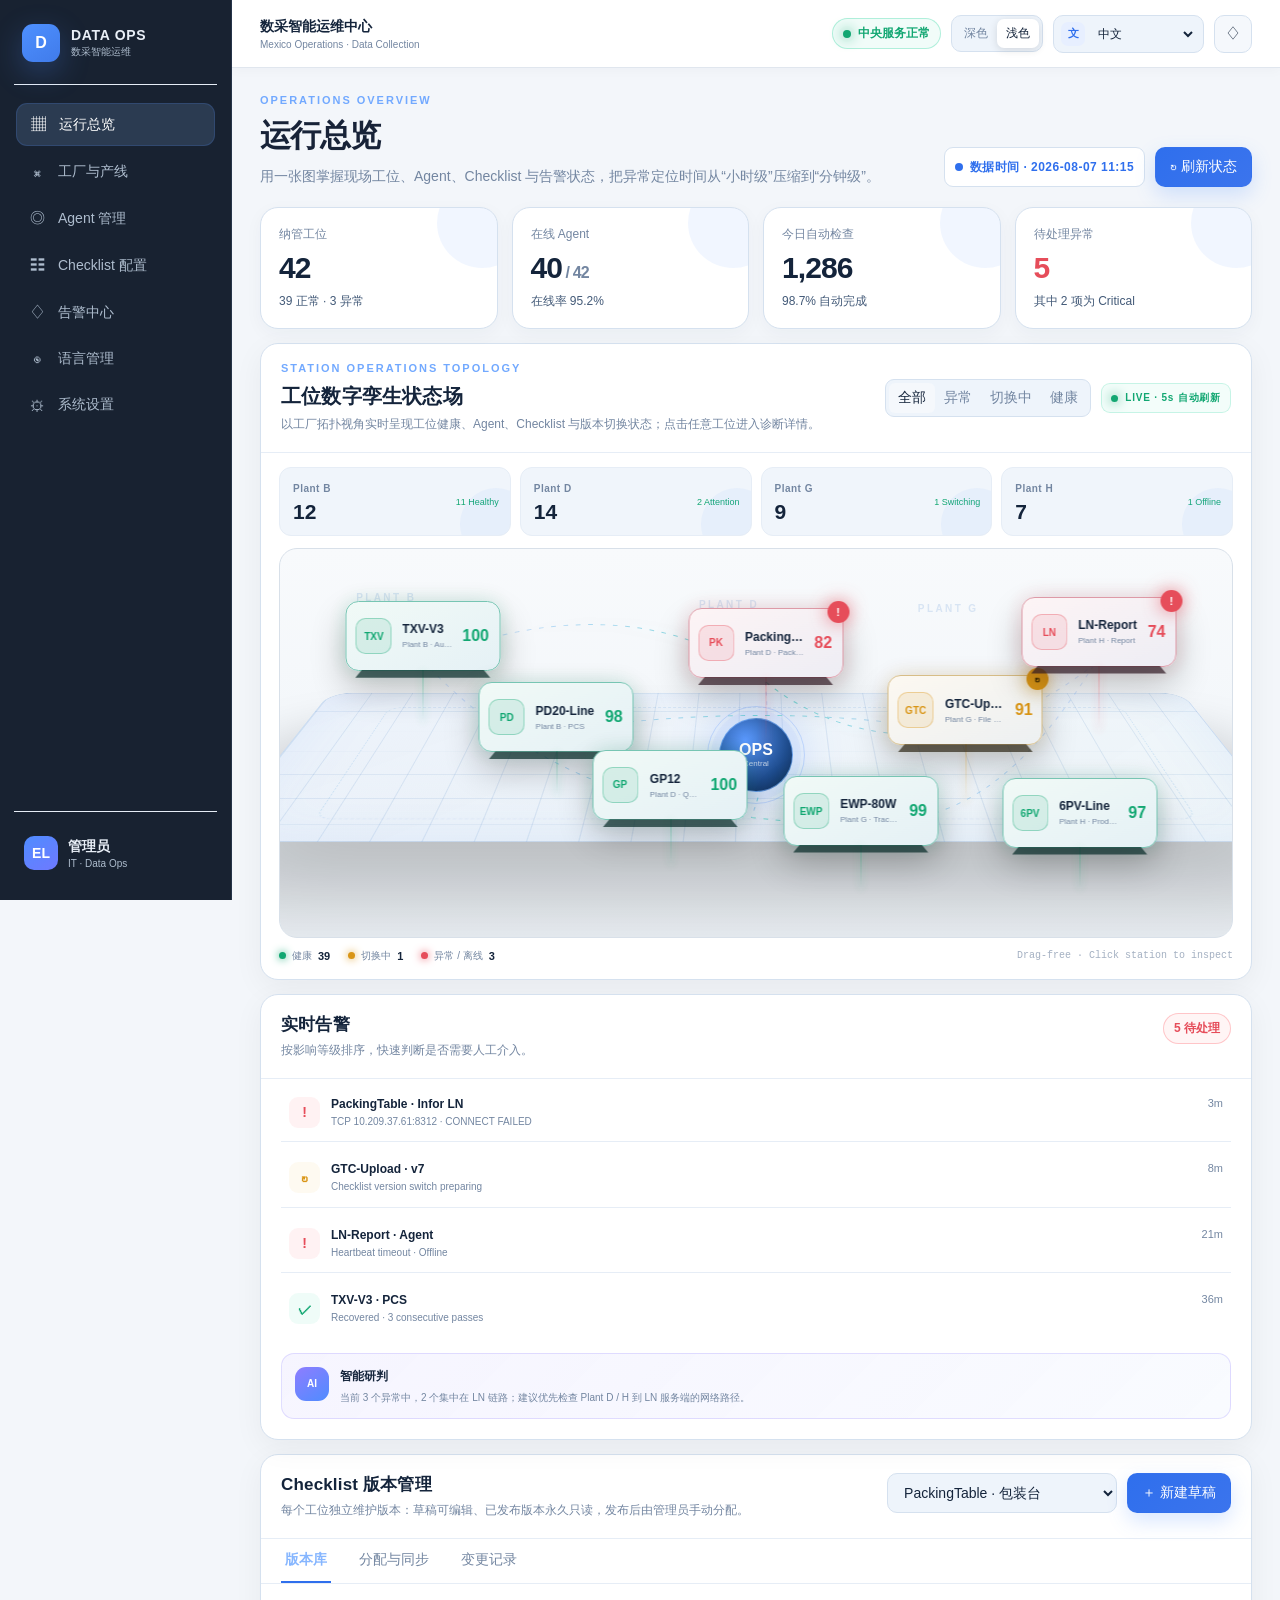
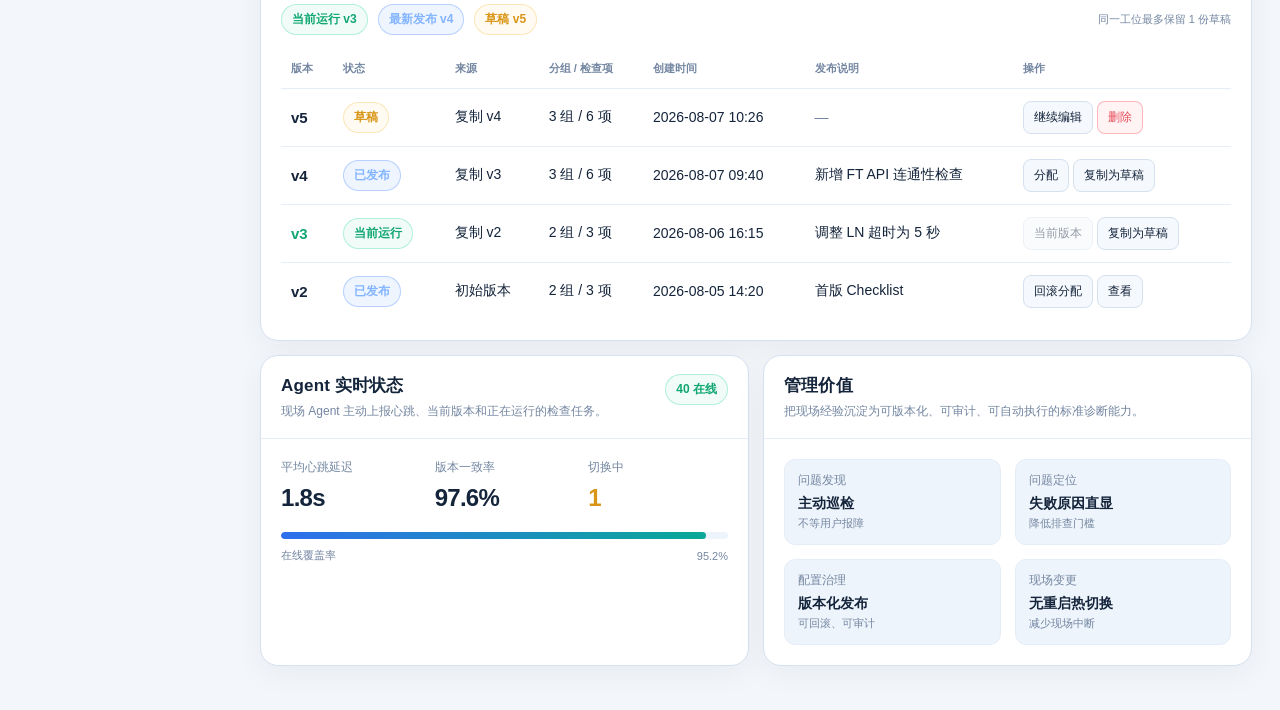
==== web-console.html @ 31a9c26c "Add files via upload" ====
<!DOCTYPE html>
<html lang="zh-CN" data-theme="light">
<head>
  <meta charset="UTF-8" />
  <meta name="viewport" content="width=device-width,initial-scale=1" />
  <title>数采智能运维中心</title>
  <link rel="stylesheet" href="assets/styles.css" />
</head>
<body class="web-page">
<div class="app-shell">
  <aside class="sidebar">
    <div class="brand">
      <div class="logo-block" style="width:38px;height:38px;border-radius:11px;font-size:16px">D</div>
      <div><div class="brand-name">DATA OPS</div><div class="brand-sub">数采智能运维</div></div>
    </div>
    <nav class="nav">
      <div class="nav-item active" data-target="overview"><span class="nav-icon">▦</span><span data-i18n="nav.overview">运行总览</span></div>
      <div class="nav-item" data-target="station-health"><span class="nav-icon">⌘</span><span data-i18n="nav.factory">工厂与产线</span></div>
      <div class="nav-item" data-target="agents"><span class="nav-icon">◎</span><span data-i18n="nav.agents">Agent 管理</span></div>
      <div class="nav-item" data-target="checklist"><span class="nav-icon">☷</span><span data-i18n="nav.checklist">Checklist 配置</span></div>
      <div class="nav-item" data-target="alerts"><span class="nav-icon">♢</span><span data-i18n="nav.alerts">告警中心</span></div>
      <div class="nav-item"><span class="nav-icon">◉</span><span data-i18n="nav.language">语言管理</span></div>
      <div class="nav-item"><span class="nav-icon">⚙</span><span data-i18n="nav.settings">系统设置</span></div>
    </nav>
    <div class="sidebar-footer">
      <div class="profile">
        <div class="avatar">EL</div>
        <div><div style="font-weight:650" data-i18n="profile.admin">管理员</div><div class="brand-sub">IT · Data Ops</div></div>
      </div>
    </div>
  </aside>

  <section class="main">
    <header class="topbar">
      <div><div class="page-headline" data-i18n="top.title">数采智能运维中心</div><div class="muted" style="font-size:10px;margin-top:3px">Mexico Operations · Data Collection</div></div>
      <div class="top-actions">
        <span class="status-pill green"><span class="dot green"></span><span data-i18n="status.central">中央服务正常</span></span>
        <div class="theme-switch" aria-label="主题切换">
          <button data-theme="dark" class="active" data-i18n="theme.dark">深色</button><button data-theme="light" data-i18n="theme.light">浅色</button>
        </div>
        <div class="language-switch" aria-label="语言切换">
          <span class="language-icon">文</span>
          <select class="ops-language language-select">
            <option value="zh-CN">中文</option>
            <option value="en-US">English</option>
            <option value="es-MX">Español</option>
            <option value="th-TH">ไทย</option>
          </select>
        </div>
        <button class="btn icon-btn" title="通知">♢</button>
      </div>
    </header>

    <main class="content">
      <section class="hero-strip" id="overview">
        <div>
          <div class="section-eyebrow">Operations Overview</div>
          <h1 data-i18n="overview.title">运行总览</h1>
          <p data-i18n="overview.desc">用一张图掌握现场工位、Agent、Checklist 与告警状态，把异常定位时间从“小时级”压缩到“分钟级”。</p>
        </div>
        <div class="hero-actions">
          <span class="data-badge"><span class="dot blue"></span><span data-i18n="overview.timestamp">数据时间 · 2026-08-07 11:15</span></span>
          <button class="btn primary" id="refreshDashboard"><span data-i18n="overview.refresh">↻ 刷新状态</span></button>
        </div>
      </section>

      <section class="grid-4">
        <article class="card kpi-card"><div class="kpi-label" data-i18n="kpi.stations">纳管工位</div><div class="kpi-number">42</div><div class="kpi-trend" data-i18n="kpi.stationsTrend">39 正常 · 3 异常</div></article>
        <article class="card kpi-card"><div class="kpi-label" data-i18n="kpi.agents">在线 Agent</div><div class="kpi-number">40<span style="font-size:16px;color:var(--muted)"> / 42</span></div><div class="kpi-trend" data-i18n="kpi.agentsTrend">在线率 95.2%</div></article>
        <article class="card kpi-card"><div class="kpi-label" data-i18n="kpi.checks">今日自动检查</div><div class="kpi-number">1,286</div><div class="kpi-trend" data-i18n="kpi.checksTrend">98.7% 自动完成</div></article>
        <article class="card kpi-card"><div class="kpi-label" data-i18n="kpi.alerts">待处理异常</div><div class="kpi-number text-red">5</div><div class="kpi-trend" data-i18n="kpi.alertsTrend">其中 2 项为 Critical</div></article>
      </section>

      <section class="digital-twin-layout" id="station-health">
        <article class="card digital-twin-card">
          <div class="card-head twin-head">
            <div>
              <div class="section-eyebrow">STATION OPERATIONS TOPOLOGY</div>
              <div class="card-title twin-title" data-i18n="map.title">工位数字孪生状态场</div>
              <div class="card-subtitle" data-i18n="map.subtitle">以工厂拓扑视角实时呈现工位健康、Agent、Checklist 与版本切换状态；点击任意工位进入诊断详情。</div>
            </div>
            <div class="twin-actions">
              <div class="segmented" id="stationFilter">
                <button class="active" data-filter="all" data-i18n="map.all">全部</button>
                <button data-filter="failed" data-i18n="map.failed">异常</button>
                <button data-filter="switching" data-i18n="map.switching">切换中</button>
                <button data-filter="healthy" data-i18n="map.healthy">健康</button>
              </div>
              <span class="live-badge"><i></i><span data-i18n="map.live">LIVE · 5s 自动刷新</span></span>
            </div>
          </div>
          <div class="twin-body">
            <div class="twin-overview-strip">
              <div class="twin-stat"><span>Plant B</span><strong>12</strong><small>11 Healthy</small></div>
              <div class="twin-stat"><span>Plant D</span><strong>14</strong><small class="text-red">2 Attention</small></div>
              <div class="twin-stat"><span>Plant G</span><strong>9</strong><small class="text-yellow">1 Switching</small></div>
              <div class="twin-stat"><span>Plant H</span><strong>7</strong><small class="text-red">1 Offline</small></div>
              <div class="twin-health-ring"><div class="ring-value">92.8<small>%</small></div><span>Fleet Health</span></div>
            </div>
            <div class="factory-scene" id="factoryScene">
              <div class="factory-floor"></div>
              <div class="zone-label z-b">PLANT B</div><div class="zone-label z-d">PLANT D</div><div class="zone-label z-g">PLANT G</div><div class="zone-label z-h">PLANT H</div>
              <svg class="factory-links" viewBox="0 0 1000 520" preserveAspectRatio="none" aria-hidden="true">
                <defs><linearGradient id="linkGlow" x1="0" x2="1"><stop offset="0" stop-color="#4f8cff" stop-opacity=".15"/><stop offset=".5" stop-color="#55d8c5" stop-opacity=".75"/><stop offset="1" stop-color="#4f8cff" stop-opacity=".15"/></linearGradient></defs>
                <path d="M150 150 C300 70 430 95 510 178 S720 290 855 155"/><path d="M150 150 C235 265 340 340 495 360 S740 390 855 155"/><path d="M510 178 C515 260 510 310 495 360"/><path d="M290 245 C425 215 610 215 720 250"/>
              </svg>
              <button class="station-node healthy" data-status="healthy" data-station="TXV-V3" style="--x:15%;--y:27%;--lift:18px"><span class="node-beam"></span><span class="node-icon">TXV</span><span class="node-copy"><b>TXV-V3</b><small>Plant B · Auto Report</small></span><span class="node-score">100</span></button>
              <button class="station-node healthy" data-status="healthy" data-station="PD20-Line" style="--x:29%;--y:46%;--lift:10px"><span class="node-beam"></span><span class="node-icon">PD</span><span class="node-copy"><b>PD20-Line</b><small>Plant B · PCS</small></span><span class="node-score">98</span></button>
              <button class="station-node failed" data-status="failed" data-station="PackingTable" style="--x:51%;--y:33%;--lift:34px"><span class="node-beam"></span><span class="node-icon">PK</span><span class="node-copy"><b>PackingTable</b><small>Plant D · Packaging</small></span><span class="node-score">82</span><span class="node-alert">!</span></button>
              <button class="station-node healthy" data-status="healthy" data-station="GP12" style="--x:41%;--y:64%;--lift:12px"><span class="node-beam"></span><span class="node-icon">GP</span><span class="node-copy"><b>GP12</b><small>Plant D · Quality</small></span><span class="node-score">100</span></button>
              <button class="station-node switching" data-status="switching" data-station="GTC-Upload" style="--x:72%;--y:48%;--lift:25px"><span class="node-beam"></span><span class="node-icon">GTC</span><span class="node-copy"><b>GTC-Upload</b><small>Plant G · File Upload</small></span><span class="node-score">91</span><span class="node-spin">↻</span></button>
              <button class="station-node healthy" data-status="healthy" data-station="EWP-80W" style="--x:61%;--y:70%;--lift:10px"><span class="node-beam"></span><span class="node-icon">EWP</span><span class="node-copy"><b>EWP-80W</b><small>Plant G · Traceability</small></span><span class="node-score">99</span></button>
              <button class="station-node failed" data-status="failed" data-station="LN-Report" style="--x:86%;--y:29%;--lift:30px"><span class="node-beam"></span><span class="node-icon">LN</span><span class="node-copy"><b>LN-Report</b><small>Plant H · Report</small></span><span class="node-score">74</span><span class="node-alert">!</span></button>
              <button class="station-node healthy" data-status="healthy" data-station="6PV" style="--x:84%;--y:70%;--lift:8px"><span class="node-beam"></span><span class="node-icon">6PV</span><span class="node-copy"><b>6PV-Line</b><small>Plant H · Production</small></span><span class="node-score">97</span></button>
              <div class="scene-center-orb"><span class="orb-pulse"></span><b>OPS</b><small>Central</small></div>
            </div>
            <div class="twin-legend">
              <span><i class="legend-dot healthy"></i><em data-i18n="map.legendHealthy">健康</em><b>39</b></span>
              <span><i class="legend-dot switching"></i><em data-i18n="map.legendWarning">切换中</em><b>1</b></span>
              <span><i class="legend-dot failed"></i><em data-i18n="map.legendFailed">异常 / 离线</em><b>3</b></span>
              <div class="legend-hint">Drag-free · Click station to inspect</div>
            </div>
          </div>
        </article>

        <article class="card alert-command" id="alerts">
          <div class="card-head"><div><div class="card-title" data-i18n="alerts.title">实时告警</div><div class="card-subtitle" data-i18n="alerts.subtitle">按影响等级排序，快速判断是否需要人工介入。</div></div><span class="status-pill red" data-i18n="alerts.pending">5 待处理</span></div>
          <div class="card-body" style="padding-top:6px">
            <div class="alert-list">
              <div class="alert-item"><div class="alert-icon">!</div><div><div class="alert-title">PackingTable · Infor LN</div><div class="alert-desc">TCP 10.209.37.61:8312 · CONNECT FAILED</div></div><div class="alert-time">3m</div></div>
              <div class="alert-item"><div class="alert-icon" style="background:rgba(245,191,79,.08);color:var(--yellow)">↻</div><div><div class="alert-title">GTC-Upload · v7</div><div class="alert-desc">Checklist version switch preparing</div></div><div class="alert-time">8m</div></div>
              <div class="alert-item"><div class="alert-icon">!</div><div><div class="alert-title">LN-Report · Agent</div><div class="alert-desc">Heartbeat timeout · Offline</div></div><div class="alert-time">21m</div></div>
              <div class="alert-item"><div class="alert-icon" style="background:rgba(56,214,164,.08);color:var(--green)">✓</div><div><div class="alert-title">TXV-V3 · PCS</div><div class="alert-desc">Recovered · 3 consecutive passes</div></div><div class="alert-time">36m</div></div>
            </div>
            <div class="alert-insight">
              <div class="insight-orb">AI</div><div><b>智能研判</b><p>当前 3 个异常中，2 个集中在 LN 链路；建议优先检查 Plant D / H 到 LN 服务端的网络路径。</p></div>
            </div>
          </div>
        </article>
      </section>

      <section class="card section-block" id="checklist">
        <div class="card-head">
          <div><div class="card-title" data-i18n="checklist.title">Checklist 版本管理</div><div class="card-subtitle" data-i18n="checklist.subtitle">每个工位独立维护版本：草稿可编辑、已发布版本永久只读，发布后由管理员手动分配。</div></div>
          <div class="inline"><select class="form-control" style="width:230px"><option>PackingTable · 包装台</option><option>GTC-Upload · 文件上传工位</option></select><button class="btn primary" id="newDraftBtn" data-i18n="checklist.newDraft">＋ 新建草稿</button></div>
        </div>
        <div class="tabs"><div class="tab active" data-tab="versions" data-i18n="checklist.versions">版本库</div><div class="tab" data-tab="assignment" data-i18n="checklist.assignment">分配与同步</div><div class="tab" data-tab="audit" data-i18n="checklist.audit">变更记录</div></div>
        <div class="card-body tab-panel" id="versionsPanel">
          <div class="version-toolbar"><div class="inline"><span class="status-pill green">当前运行 v3</span><span class="status-pill blue">最新发布 v4</span><span class="status-pill yellow">草稿 v5</span></div><div class="muted" style="font-size:11px">同一工位最多保留 1 份草稿</div></div>
          <div style="overflow:auto">
            <table class="version-table">
              <thead><tr><th>版本</th><th>状态</th><th>来源</th><th>分组 / 检查项</th><th>创建时间</th><th>发布说明</th><th>操作</th></tr></thead>
              <tbody>
                <tr><td><span class="version-badge">v5</span></td><td><span class="status-pill yellow">草稿</span></td><td>复制 v4</td><td>3 组 / 6 项</td><td>2026-08-07 10:26</td><td class="muted">—</td><td><button class="btn sm">继续编辑</button> <button class="btn sm danger">删除</button></td></tr>
                <tr><td><span class="version-badge">v4</span></td><td><span class="status-pill blue">已发布</span></td><td>复制 v3</td><td>3 组 / 6 项</td><td>2026-08-07 09:40</td><td>新增 FT API 连通性检查</td><td><button class="btn sm assign-version" data-version="v4">分配</button> <button class="btn sm">复制为草稿</button></td></tr>
                <tr><td><span class="version-badge version-current">v3</span></td><td><span class="status-pill green">当前运行</span></td><td>复制 v2</td><td>2 组 / 3 项</td><td>2026-08-06 16:15</td><td>调整 LN 超时为 5 秒</td><td><button class="btn sm" disabled style="opacity:.45">当前版本</button> <button class="btn sm">复制为草稿</button></td></tr>
                <tr><td><span class="version-badge">v2</span></td><td><span class="status-pill blue">已发布</span></td><td>初始版本</td><td>2 组 / 3 项</td><td>2026-08-05 14:20</td><td>首版 Checklist</td><td><button class="btn sm assign-version" data-version="v2">回滚分配</button> <button class="btn sm">查看</button></td></tr>
              </tbody>
            </table>
          </div>
        </div>
        <div class="card-body tab-panel" id="assignmentPanel" style="display:none">
          <div class="grid-3">
            <div class="detail-box"><small>当前运行版本</small><strong class="text-green" style="font-size:20px">v3</strong><div class="station-meta">Agent 已确认 · 11:03:22</div></div>
            <div class="detail-box"><small>待生效版本</small><strong style="font-size:20px">—</strong><div class="station-meta">当前无待切换版本</div></div>
            <div class="detail-box"><small>版本切换等待上限</small><strong style="font-size:20px">30 分钟</strong><div class="station-meta">按工位配置 · 修改后立即生效</div></div>
          </div>
          <div style="margin-top:22px;font-weight:700">版本生效链路</div>
          <div class="sync-timeline">
            <div class="sync-step done"><div class="sync-dot"></div><div>管理员分配</div></div>
            <div class="sync-step done"><div class="sync-dot"></div><div>Agent 下载</div></div>
            <div class="sync-step done"><div class="sync-dot"></div><div>等待任务结束</div></div>
            <div class="sync-step done"><div class="sync-dot"></div><div>原子切换</div></div>
            <div class="sync-step done"><div class="sync-dot"></div><div>Agent 确认</div></div>
            <div class="sync-step done"><div class="sync-dot"></div><div>中央标记生效</div></div>
          </div>
        </div>
        <div class="card-body tab-panel" id="auditPanel" style="display:none">
          <div class="alert-list">
            <div class="alert-item"><div class="alert-icon" style="background:rgba(79,140,255,.08);color:#82b4ff">v4</div><div><div class="alert-title">发布 Checklist v4</div><div class="alert-desc">管理员 Evan · 新增 FT API 连通性检查 · 2026-08-07 09:40</div></div></div>
            <div class="alert-item"><div class="alert-icon" style="background:rgba(56,214,164,.08);color:var(--green)">v3</div><div><div class="alert-title">Agent 确认 v3 生效</div><div class="alert-desc">AGENT-5252C7FEC0014CB7 · 2026-08-06 16:22</div></div></div>
            <div class="alert-item"><div class="alert-icon" style="background:rgba(245,191,79,.08);color:var(--yellow)">↻</div><div><div class="alert-title">v3 替换待生效 v2</div><div class="alert-desc">管理员 Evan · 原因：LN 参数调整后直接切换到 v3 · 2026-08-06 16:18</div></div></div>
          </div>
        </div>
      </section>

      <section class="grid-2 section-block" id="agents">
        <article class="card"><div class="card-head"><div><div class="card-title" data-i18n="agents.title">Agent 实时状态</div><div class="card-subtitle" data-i18n="agents.subtitle">现场 Agent 主动上报心跳、当前版本和正在运行的检查任务。</div></div><span class="status-pill green">40 在线</span></div><div class="card-body"><div class="grid-3"><div><div class="kpi-label">平均心跳延迟</div><div class="kpi-number" style="font-size:24px">1.8s</div></div><div><div class="kpi-label">版本一致率</div><div class="kpi-number" style="font-size:24px">97.6%</div></div><div><div class="kpi-label">切换中</div><div class="kpi-number text-yellow" style="font-size:24px">1</div></div></div><div class="progress" style="margin-top:20px"><span style="width:95%"></span></div><div class="between" style="margin-top:9px;font-size:11px;color:var(--muted)"><span>在线覆盖率</span><span>95.2%</span></div></div></article>
        <article class="card"><div class="card-head"><div><div class="card-title" data-i18n="value.title">管理价值</div><div class="card-subtitle" data-i18n="value.subtitle">把现场经验沉淀为可版本化、可审计、可自动执行的标准诊断能力。</div></div></div><div class="card-body"><div class="grid-2"><div class="detail-box"><small>问题发现</small><strong>主动巡检</strong><div class="station-meta">不等用户报障</div></div><div class="detail-box"><small>问题定位</small><strong>失败原因直显</strong><div class="station-meta">降低排查门槛</div></div><div class="detail-box"><small>配置治理</small><strong>版本化发布</strong><div class="station-meta">可回滚、可审计</div></div><div class="detail-box"><small>现场变更</small><strong>无重启热切换</strong><div class="station-meta">减少现场中断</div></div></div></div></article>
      </section>
    </main>
  </section>
</div>

<div class="drawer-mask" id="stationDrawer">
  <aside class="drawer station-detail-drawer">
    <button class="btn icon-btn drawer-close">×</button>
    <div class="drawer-hero">
      <span class="data-badge" id="drawerStatusBadge"><span class="dot red"></span><span id="drawerBadgeText" data-i18n="drawer.badge.failed">异常工位</span></span>
      <div class="drawer-health-orb" id="drawerHealthOrb"><strong id="drawerHealthScore">82</strong><small>/100</small></div>
    </div>
    <h2 id="drawerStationName">PackingTable · 包装台</h2>
    <div class="muted" id="drawerStationMeta">LAP-MX3-IT-217 · Plant D · AGENT-5252C7FEC0014CB7</div>
    <div class="detail-grid">
      <div class="detail-box"><small data-i18n="drawer.health">健康分</small><strong id="drawerHealthText" class="text-red">82 / 100</strong></div>
      <div class="detail-box"><small data-i18n="drawer.version">当前版本</small><strong id="drawerVersion">v3</strong></div>
      <div class="detail-box"><small data-i18n="drawer.agent">Agent</small><strong id="drawerAgent" class="text-green" data-i18n="drawer.connected">已连接</strong></div>
      <div class="detail-box"><small data-i18n="drawer.last">最后检查</small><strong id="drawerLast">11:12:26</strong></div>
    </div>
    <div class="drawer-section-title" data-i18n="drawer.checks">Checklist 检查</div>
    <div id="drawerChecks"></div>
    <div class="drawer-mini-chart"><div class="mini-chart-head"><span>24H Health Trend</span><strong id="drawerTrend">82 → 82</strong></div><div class="sparkline"><i style="height:46%"></i><i style="height:62%"></i><i style="height:58%"></i><i style="height:76%"></i><i style="height:72%"></i><i style="height:85%"></i><i style="height:82%"></i></div></div>
    <div class="divider" style="margin:20px 0"></div>
    <div class="between"><button class="btn" data-i18n="drawer.logs">查看完整日志</button><button class="btn primary" id="drawerCheckBtn" data-i18n="drawer.recheck">立即检查</button></div>
  </aside>
</div>

<div class="modal-mask" id="assignModal"><div class="modal"><div class="between"><div><div class="card-title">分配 Checklist 版本</div><div class="card-subtitle">发布和分配分离；Agent 完成切换并确认后，中央平台才更新当前版本。</div></div><button class="btn icon-btn modal-close">×</button></div><div class="form-row"><label>工位</label><input class="form-control" value="PackingTable · 包装台" readonly></div><div class="form-row"><label>目标版本</label><input class="form-control" id="targetVersion" value="v4" readonly></div><div class="form-row"><label>分配原因</label><textarea class="form-control" rows="3">Checklist v4 已完成发布审核，申请分配至当前工位。</textarea></div><div class="between" style="margin-top:20px"><span class="muted" style="font-size:11px">若已有待生效版本，将被本次版本替换并记录日志。</span><div class="inline"><button class="btn modal-close">取消</button><button class="btn primary" id="confirmAssign">确认分配</button></div></div></div></div>
<div class="toast"></div>

<script src="assets/jquery-3.6.1.min.js"></script>
<script src="assets/common.js"></script>
<script src="assets/web-console.js"></script>
</body>
</html>
---- assets/styles.css ----
:root{
  --bg:#07111f;
  --bg-2:#091728;
  --panel:#0e1d31;
  --panel-2:#11233a;
  --panel-3:#0a182a;
  --line:#203b5d;
  --line-soft:#162d49;
  --text:#f5f8ff;
  --text-2:#c3d2e8;
  --muted:#7894b9;
  --brand:#4f8cff;
  --brand-2:#6aa2ff;
  --cyan:#27d3c2;
  --green:#38d6a4;
  --yellow:#f5bf4f;
  --red:#ff6d77;
  --purple:#8e7dff;
  --shadow:0 18px 55px rgba(0,0,0,.27);
  --radius:18px;
  --radius-sm:12px;
  --sidebar:232px;
}
[data-theme="light"]{
  --bg:#edf3fb;
  --bg-2:#f7faff;
  --panel:#ffffff;
  --panel-2:#f5f8fc;
  --panel-3:#eef4fb;
  --line:#d5e1ef;
  --line-soft:#e6edf6;
  --text:#14243b;
  --text-2:#435a78;
  --muted:#7386a1;
  --brand:#2f6fed;
  --brand-2:#4d82ef;
  --cyan:#0aa997;
  --green:#12a772;
  --yellow:#d99516;
  --red:#e64d5a;
  --purple:#6e5be8;
  --shadow:0 16px 42px rgba(31,63,102,.12);
}
*{box-sizing:border-box}
html{scroll-behavior:smooth}
body{margin:0;background:var(--bg);color:var(--text);font-family:"Segoe UI","Microsoft YaHei",Arial,sans-serif;font-size:14px;transition:background .25s,color .25s}
a{color:inherit;text-decoration:none}
button,input,select,textarea{font:inherit}
button{color:inherit}
::selection{background:rgba(79,140,255,.35)}
::-webkit-scrollbar{width:9px;height:9px}
::-webkit-scrollbar-track{background:transparent}
::-webkit-scrollbar-thumb{background:#29435f;border-radius:999px}
[data-theme="light"] ::-webkit-scrollbar-thumb{background:#c4d1df}
.data-badge{display:inline-flex;align-items:center;gap:7px;padding:6px 10px;border:1px solid rgba(79,140,255,.35);background:rgba(79,140,255,.10);border-radius:999px;color:#9fc0ff;font-size:12px;font-weight:600;letter-spacing:.04em}
[data-theme="light"] .data-badge{color:#2f6fed}
.dot{width:8px;height:8px;border-radius:50%;display:inline-block;background:currentColor;box-shadow:0 0 13px currentColor}
.dot.green{color:var(--green)}.dot.red{color:var(--red)}.dot.yellow{color:var(--yellow)}.dot.blue{color:var(--brand)}.dot.muted{color:#6d829c}
.btn{display:inline-flex;align-items:center;justify-content:center;gap:8px;border:1px solid var(--line);background:var(--panel-2);padding:10px 14px;border-radius:10px;cursor:pointer;transition:.18s ease;white-space:nowrap}
.btn:hover{transform:translateY(-1px);border-color:#3d628d;background:#162b46}
[data-theme="light"] .btn:hover{background:#eef4ff;border-color:#aac5eb}
.btn.primary{background:linear-gradient(135deg,var(--brand),#3b74ed);border-color:transparent;color:#fff;box-shadow:0 8px 20px rgba(79,140,255,.22)}
.btn.primary:hover{filter:brightness(1.07)}
.btn.success{border-color:rgba(56,214,164,.45);background:rgba(56,214,164,.09);color:var(--green)}
.btn.danger{border-color:rgba(255,109,119,.45);background:rgba(255,109,119,.08);color:var(--red)}
.btn.ghost{background:transparent}
.btn.sm{padding:7px 10px;border-radius:8px;font-size:12px}
.icon-btn{width:38px;height:38px;padding:0;border-radius:10px}
.card{background:var(--panel);border:1px solid var(--line);border-radius:var(--radius);box-shadow:0 8px 30px rgba(0,0,0,.05)}
.card-head{display:flex;align-items:flex-start;justify-content:space-between;gap:16px;padding:18px 20px;border-bottom:1px solid var(--line-soft)}
.card-title{font-size:17px;font-weight:700;letter-spacing:.01em}
.card-subtitle{margin-top:5px;color:var(--muted);font-size:12px;line-height:1.55}
.card-body{padding:20px}
.section-title{font-size:22px;font-weight:750;letter-spacing:-.02em}
.section-eyebrow{color:#72a9ff;text-transform:uppercase;font-size:11px;letter-spacing:.18em;font-weight:800;margin-bottom:9px}
.muted{color:var(--muted)}
.text-green{color:var(--green)}.text-red{color:var(--red)}.text-yellow{color:var(--yellow)}.text-blue{color:#7fb0ff}
.status-pill{display:inline-flex;align-items:center;gap:7px;border-radius:999px;padding:6px 10px;font-size:12px;font-weight:700;background:var(--panel-3);border:1px solid var(--line)}
.status-pill.green{color:var(--green);border-color:rgba(56,214,164,.35);background:rgba(56,214,164,.07)}
.status-pill.red{color:var(--red);border-color:rgba(255,109,119,.35);background:rgba(255,109,119,.07)}
.status-pill.yellow{color:var(--yellow);border-color:rgba(245,191,79,.35);background:rgba(245,191,79,.07)}
.status-pill.blue{color:#82b4ff;border-color:rgba(79,140,255,.35);background:rgba(79,140,255,.09)}
.kpi-number{font-size:30px;font-weight:760;letter-spacing:-.03em;margin-top:8px}
.kpi-label{color:var(--muted);font-size:12px}
.kpi-trend{font-size:12px;margin-top:8px;color:var(--text-2)}
.progress{height:7px;background:var(--panel-3);border-radius:99px;overflow:hidden}
.progress>span{display:block;height:100%;border-radius:inherit;background:linear-gradient(90deg,var(--brand),var(--cyan))}
.tag{display:inline-flex;align-items:center;padding:4px 7px;border-radius:7px;background:var(--panel-3);color:var(--text-2);border:1px solid var(--line-soft);font-size:11px}
.divider{height:1px;background:var(--line-soft)}
.inline{display:flex;align-items:center;gap:10px}.between{display:flex;align-items:center;justify-content:space-between;gap:12px}
.grid-4{display:grid;grid-template-columns:repeat(4,minmax(0,1fr));gap:14px}
.grid-3{display:grid;grid-template-columns:repeat(3,minmax(0,1fr));gap:14px}
.grid-2{display:grid;grid-template-columns:repeat(2,minmax(0,1fr));gap:14px}

/* Entry */
.entry-page{min-height:100vh;background:
 radial-gradient(circle at 15% 20%,rgba(79,140,255,.18),transparent 30%),
 radial-gradient(circle at 80% 8%,rgba(39,211,194,.10),transparent 28%),var(--bg);padding:48px 5vw}
.entry-shell{max-width:1180px;margin:0 auto}
.entry-brand{display:flex;align-items:center;gap:13px;margin-bottom:64px}
.logo-block{width:44px;height:44px;display:grid;place-items:center;border-radius:13px;background:linear-gradient(145deg,#4e90ff,#407bea);box-shadow:0 10px 30px rgba(79,140,255,.28);font-size:19px;font-weight:800;color:#fff}
.entry-hero{max-width:820px}
.entry-hero h1{font-size:46px;line-height:1.12;margin:12px 0 16px;letter-spacing:-.04em}
.entry-hero p{font-size:17px;color:var(--text-2);line-height:1.75;margin:0}
.entry-cards{display:grid;grid-template-columns:1fr 1fr;gap:22px;margin-top:48px}
.entry-card{position:relative;overflow:hidden;padding:26px;min-height:270px;cursor:pointer;transition:.22s ease}
.entry-card:hover{transform:translateY(-5px);border-color:#3d6594;box-shadow:var(--shadow)}
.entry-card::after{content:"";position:absolute;width:210px;height:210px;border-radius:50%;right:-70px;top:-70px;background:radial-gradient(circle,rgba(79,140,255,.17),transparent 65%)}
.entry-card-icon{width:52px;height:52px;border-radius:16px;display:grid;place-items:center;background:rgba(79,140,255,.12);border:1px solid rgba(79,140,255,.3);font-size:23px;color:#8bb8ff}
.entry-card h2{font-size:23px;margin:22px 0 9px}.entry-card p{color:var(--muted);line-height:1.65;max-width:82%}
.entry-features{display:flex;flex-wrap:wrap;gap:8px;margin-top:22px}.entry-arrow{position:absolute;right:24px;bottom:24px;font-size:24px;color:#82b3ff}

/* Web shell */
.web-page{background:var(--bg-2)}
.app-shell{min-height:100vh;display:grid;grid-template-columns:var(--sidebar) 1fr}
.sidebar{position:sticky;top:0;height:100vh;background:#06101d;border-right:1px solid #1d304a;padding:20px 14px;display:flex;flex-direction:column;z-index:20}
[data-theme="light"] .sidebar{background:#fff;border-color:var(--line)}
.brand{display:flex;align-items:center;gap:11px;padding:4px 8px 22px;border-bottom:1px solid var(--line-soft)}
.brand-name{font-weight:800;letter-spacing:.05em}.brand-sub{font-size:10px;color:var(--muted);margin-top:2px}
.nav{padding:18px 2px;display:flex;flex-direction:column;gap:6px;overflow:auto}
.nav-item{display:flex;align-items:center;gap:12px;padding:11px 12px;border-radius:11px;color:#b7c8df;cursor:pointer;transition:.16s}
[data-theme="light"] .nav-item{color:#4e6179}
.nav-item:hover{background:rgba(79,140,255,.08);color:var(--text)}
.nav-item.active{background:linear-gradient(90deg,rgba(79,140,255,.21),rgba(79,140,255,.08));color:#85b4ff;border:1px solid rgba(79,140,255,.18)}
.nav-icon{width:18px;text-align:center;font-size:15px}
.sidebar-footer{margin-top:auto;border-top:1px solid var(--line-soft);padding-top:14px}
.profile{display:flex;align-items:center;gap:10px;padding:10px}.avatar{width:34px;height:34px;border-radius:10px;background:linear-gradient(145deg,#4f8cff,#6f79ff);display:grid;place-items:center;font-weight:700;color:#fff}
.main{min-width:0}.topbar{height:68px;display:flex;align-items:center;justify-content:space-between;padding:0 28px;border-bottom:1px solid var(--line-soft);background:color-mix(in srgb,var(--bg-2) 86%,transparent);backdrop-filter:blur(12px);position:sticky;top:0;z-index:15}
.page-headline{font-weight:700}.top-actions{display:flex;align-items:center;gap:10px}
.theme-switch{display:flex;padding:3px;border:1px solid var(--line);border-radius:10px;background:var(--panel-3)}
.theme-switch button{border:0;background:transparent;color:var(--muted);border-radius:7px;padding:6px 9px;cursor:pointer;font-size:12px}.theme-switch button.active{background:var(--panel);color:var(--text);box-shadow:0 2px 8px rgba(0,0,0,.12)}
.content{padding:26px 28px 44px;max-width:1700px;margin:0 auto}
.hero-strip{display:flex;justify-content:space-between;align-items:flex-end;gap:20px;margin-bottom:20px}
.hero-strip h1{font-size:31px;margin:5px 0 8px;letter-spacing:-.035em}.hero-strip p{color:var(--muted);margin:0;line-height:1.6}.hero-actions{display:flex;gap:10px}
.kpi-card{padding:18px;position:relative;overflow:hidden}.kpi-card:after{content:"";position:absolute;width:90px;height:90px;border-radius:50%;right:-30px;top:-30px;background:rgba(79,140,255,.08)}
.dashboard-grid{display:grid;grid-template-columns:1.35fr .9fr;gap:14px;margin-top:14px}
.station-table{width:100%;border-collapse:collapse}.station-table th{text-align:left;color:var(--muted);font-size:11px;font-weight:600;padding:0 12px 12px;border-bottom:1px solid var(--line-soft)}.station-table td{padding:14px 12px;border-bottom:1px solid var(--line-soft);vertical-align:middle}.station-table tr:last-child td{border-bottom:0}.station-table tbody tr{cursor:pointer;transition:.15s}.station-table tbody tr:hover{background:rgba(79,140,255,.045)}
.station-name{font-weight:700}.station-meta{font-size:11px;color:var(--muted);margin-top:3px}
.health-score{font-size:18px;font-weight:800}.mini-bar{width:76px;height:5px;background:var(--panel-3);border-radius:99px;margin-top:5px}.mini-bar span{height:100%;display:block;border-radius:inherit}
.alert-list{display:flex;flex-direction:column}.alert-item{padding:14px 0;border-bottom:1px solid var(--line-soft);display:grid;grid-template-columns:auto 1fr auto;gap:11px}.alert-item:last-child{border-bottom:0}.alert-icon{width:31px;height:31px;border-radius:9px;display:grid;place-items:center;background:rgba(255,109,119,.09);color:var(--red);font-weight:900}.alert-title{font-weight:650}.alert-desc{font-size:11px;color:var(--muted);margin-top:4px;line-height:1.45}.alert-time{font-size:11px;color:var(--muted)}
.section-block{margin-top:14px}.tabs{display:flex;gap:6px;padding:0 20px;border-bottom:1px solid var(--line-soft)}.tab{padding:12px 4px;margin-right:18px;color:var(--muted);cursor:pointer;border-bottom:2px solid transparent}.tab.active{color:#86b6ff;border-color:var(--brand);font-weight:650}
.version-toolbar{display:flex;align-items:center;justify-content:space-between;gap:12px;margin-bottom:14px}.segmented{display:flex;background:var(--panel-3);border:1px solid var(--line);border-radius:9px;padding:3px}.segmented button{border:0;background:transparent;color:var(--muted);padding:6px 9px;border-radius:6px;cursor:pointer}.segmented button.active{background:var(--panel-2);color:var(--text)}
.version-table{width:100%;border-collapse:collapse}.version-table th,.version-table td{padding:12px 10px;text-align:left;border-bottom:1px solid var(--line-soft)}.version-table th{font-size:11px;color:var(--muted);font-weight:600}.version-table tbody tr:last-child td{border-bottom:0}
.version-badge{font-weight:800;font-size:15px}.version-current{color:var(--green)}
.sync-timeline{display:flex;align-items:center;gap:0;overflow:auto;padding:8px 0 2px}.sync-step{min-width:120px;position:relative;text-align:center;color:var(--muted)}.sync-step:before{content:"";position:absolute;left:50%;right:-50%;height:2px;background:var(--line);top:10px}.sync-step:last-child:before{display:none}.sync-dot{width:20px;height:20px;border-radius:50%;margin:0 auto 8px;background:var(--panel-3);border:2px solid var(--line);position:relative;z-index:2}.sync-step.done .sync-dot{background:var(--green);border-color:var(--green);box-shadow:0 0 14px rgba(56,214,164,.25)}.sync-step.done{color:var(--text-2)}.sync-step.done:before{background:var(--green)}.sync-step.current .sync-dot{border-color:var(--brand);box-shadow:0 0 0 5px rgba(79,140,255,.1)}.sync-step.current{color:#8eb9ff}
.drawer-mask,.modal-mask{position:fixed;inset:0;background:rgba(2,7,14,.6);backdrop-filter:blur(3px);display:none;z-index:50}.drawer{position:absolute;top:0;right:0;width:min(520px,92vw);height:100%;background:var(--panel);border-left:1px solid var(--line);padding:24px;overflow:auto;box-shadow:-25px 0 70px rgba(0,0,0,.25)}.drawer-close{position:absolute;right:18px;top:18px}.drawer h2{margin:10px 0 4px}.detail-grid{display:grid;grid-template-columns:1fr 1fr;gap:10px;margin:20px 0}.detail-box{padding:13px;border:1px solid var(--line-soft);border-radius:11px;background:var(--panel-3)}.detail-box small{color:var(--muted);display:block;margin-bottom:7px}.check-line{display:grid;grid-template-columns:auto 1fr auto;gap:10px;padding:12px;border:1px solid var(--line-soft);border-radius:11px;margin-top:9px;background:var(--panel-3)}
.modal-mask{align-items:center;justify-content:center}.modal{width:min(560px,92vw);background:var(--panel);border:1px solid var(--line);border-radius:18px;box-shadow:var(--shadow);padding:22px}.modal-mask.open{display:flex}.form-row{margin-top:14px}.form-row label{display:block;color:var(--muted);font-size:12px;margin-bottom:7px}.form-control{width:100%;background:var(--panel-3);color:var(--text);border:1px solid var(--line);border-radius:10px;padding:10px 12px;outline:none}.form-control:focus{border-color:var(--brand)}
.toast{position:fixed;right:24px;top:84px;z-index:90;background:var(--panel);border:1px solid var(--line);border-radius:12px;padding:12px 15px;box-shadow:var(--shadow);display:none;min-width:250px}.toast strong{display:block;margin-bottom:3px}.toast p{margin:0;color:var(--muted);font-size:12px}

/* WPF page */
.wpf-body{background:#06111f;min-height:100vh;padding:18px;display:grid;place-items:center}.wpf-window{width:min(1540px,calc(100vw - 36px));height:min(900px,calc(100vh - 36px));min-height:650px;background:#071421;border:1px solid #27405f;border-radius:13px;overflow:hidden;box-shadow:0 30px 90px rgba(0,0,0,.5);display:grid;grid-template-rows:58px 1fr;position:relative}
.wpf-titlebar{display:grid;grid-template-columns:1fr auto auto;align-items:center;background:#081626;border-bottom:1px solid #1e3856;padding-left:14px}.wpf-brand{display:flex;align-items:center;gap:10px}.wpf-logo{width:36px;height:36px;border-radius:10px;background:linear-gradient(145deg,#4f8cff,#3d78e9);display:grid;place-items:center;font-weight:800}.wpf-brand-title{font-weight:750}.wpf-brand-sub{font-size:10px;color:#7c9bc1;margin-top:2px}.wpf-lang{display:flex;align-items:center;gap:9px;color:#819cbb;font-size:12px;margin-right:16px}.wpf-select{background:#10233a;border:1px solid #274667;border-radius:8px;color:#eef5ff;padding:6px 28px 6px 10px}.window-controls{display:flex;height:100%}.window-control{width:48px;height:100%;border:0;background:transparent;color:#a9bdd6;cursor:pointer;font-size:17px}.window-control:hover{background:#122740;color:#fff}.window-control.close:hover{background:#c9414a;color:#fff}
.wpf-content{padding:22px;overflow:auto;display:flex;flex-direction:column;gap:16px;background:linear-gradient(150deg,#071523,#08192a)}
.wpf-health{display:grid;grid-template-columns:1fr auto;gap:18px;align-items:center;border:1px solid #284361;border-radius:18px;background:#112137;padding:18px 20px}.wpf-health-main{display:flex;align-items:flex-start;gap:14px}.wpf-health-dot{margin-top:7px;width:12px;height:12px;border-radius:50%;background:var(--red);box-shadow:0 0 16px rgba(255,109,119,.45)}.wpf-health-status{font-size:25px;font-weight:780;line-height:1}.wpf-active-badge{margin-left:10px;font-size:13px;color:var(--green);padding:7px 10px;border-radius:9px;background:rgba(56,214,164,.09)}.wpf-health-meta{color:#7896b9;margin-top:10px;display:flex;flex-direction:column;gap:4px}.wpf-actions{display:flex;align-items:center;gap:12px}.wpf-connection{display:flex;align-items:center;gap:8px;background:#112d48;padding:12px 14px;border-radius:12px;font-weight:650}.wpf-primary{background:#4f87f5;color:white;border:0;padding:13px 18px;border-radius:11px;font-weight:700;cursor:pointer}.wpf-primary:hover{filter:brightness(1.08)}
.wpf-info-grid{display:grid;grid-template-columns:repeat(4,minmax(0,1fr));gap:10px}.wpf-info-card{background:#102138;border:1px solid #284361;border-radius:15px;padding:16px 18px;min-height:100px}.wpf-info-label{font-size:11px;color:#7392b8}.wpf-info-value{font-size:18px;font-weight:730;margin-top:9px;white-space:nowrap;overflow:hidden;text-overflow:ellipsis}.wpf-info-value.small{font-size:16px}.wpf-info-sub{font-size:11px;color:#7794b4;margin-top:6px}
.wpf-check-center{border:1px solid #284361;border-radius:18px;background:#102138;padding:20px;flex:1;min-height:320px}.wpf-check-head{display:flex;justify-content:space-between;gap:15px;align-items:flex-start;margin-bottom:18px}.wpf-check-title{font-size:21px;font-weight:760}.wpf-check-desc{font-size:12px;color:#7695bb;margin-top:5px}.wpf-last-update{color:#7998be;font-size:11px;padding-top:8px}
.wpf-group{border:1px solid #284361;border-radius:14px;background:#0a192a;margin-bottom:11px;overflow:hidden}.wpf-group.failed{border-color:#c94c60;box-shadow:inset 0 0 0 1px rgba(255,109,119,.05)}.wpf-group-header{display:grid;grid-template-columns:1fr auto auto;gap:14px;align-items:center;padding:15px 16px}.wpf-group-title{display:flex;align-items:center;gap:10px;font-weight:750}.wpf-group-time{font-size:10px;color:#6f8dae;margin-top:4px;margin-left:21px}.wpf-group-status{font-weight:750}.wpf-check-btn{border:1px solid #2a4b70;background:#15314f;color:#eaf3ff;border-radius:9px;padding:9px 13px;cursor:pointer}.wpf-check-btn:hover{background:#1c3d60}.wpf-item{margin:0 16px 16px 40px;border:1px solid #274462;background:#102139;border-radius:11px;display:grid;grid-template-columns:minmax(180px,260px) auto 1fr auto;gap:14px;align-items:center;padding:12px}.wpf-item-name{font-weight:700}.wpf-item-status{font-weight:750}.wpf-item-reason{color:#b7c8dc;line-height:1.45}.wpf-item-duration{color:#86a7cd;font-size:12px}.wpf-success-copy{color:#4fd5a8;padding:2px 0 15px 39px}
.wpf-footer{display:grid;grid-template-columns:1fr auto;gap:12px;align-items:center;background:#102138;border:1px solid #284361;border-radius:15px;padding:13px 18px}.wpf-agent-label{font-weight:700}.wpf-agent-id{color:#84a4c8;font-size:12px;margin-top:5px}.copy-btn{background:#152e4b;border:0;color:#e9f2ff;padding:10px 13px;border-radius:9px;cursor:pointer}

/* Pet assistant */
.pet-launcher{position:absolute;right:24px;bottom:24px;z-index:40;display:flex;align-items:flex-end;gap:10px}.pet-tip{background:#fff;color:#243247;border-radius:14px 14px 4px 14px;padding:9px 12px;box-shadow:0 10px 30px rgba(0,0,0,.28);font-size:12px;opacity:0;transform:translateY(6px);transition:.2s;pointer-events:none}.pet-launcher:hover .pet-tip{opacity:1;transform:none}.pet{width:62px;height:62px;border:0;border-radius:22px;background:linear-gradient(145deg,#6a96ff,#715cf0);box-shadow:0 12px 32px rgba(77,101,244,.42);cursor:pointer;position:relative;transition:.2s}.pet:hover{transform:translateY(-3px) rotate(-2deg)}.pet-face{position:absolute;left:12px;right:12px;top:17px;height:29px;background:#f8fbff;border-radius:14px 14px 17px 17px}.pet-eye{position:absolute;top:10px;width:5px;height:7px;background:#3a4b72;border-radius:50%}.pet-eye.l{left:10px}.pet-eye.r{right:10px}.pet-mouth{position:absolute;left:50%;bottom:6px;width:11px;height:5px;border-bottom:2px solid #5d6b8f;border-radius:0 0 8px 8px;transform:translateX(-50%)}.pet-ear{position:absolute;width:17px;height:18px;background:#7da5ff;top:-7px}.pet-ear.l{left:8px;border-radius:12px 4px 4px 4px;transform:rotate(-12deg)}.pet-ear.r{right:8px;border-radius:4px 12px 4px 4px;transform:rotate(12deg)}.pet-notify{position:absolute;right:-3px;top:-3px;width:20px;height:20px;border-radius:50%;background:#ff5d6a;color:white;border:3px solid #071421;font-size:10px;font-weight:800;display:grid;place-items:center}
.assistant-panel{position:absolute;right:22px;bottom:96px;width:min(390px,calc(100% - 44px));height:min(600px,calc(100% - 130px));background:#0d1d30;border:1px solid #315274;border-radius:18px;box-shadow:0 28px 70px rgba(0,0,0,.46);z-index:45;display:none;grid-template-rows:auto auto 1fr auto;overflow:hidden}.assistant-panel.open{display:grid}.assistant-head{display:flex;align-items:center;justify-content:space-between;padding:15px 16px;border-bottom:1px solid #213e5d;background:linear-gradient(135deg,#132945,#101f34)}.assistant-ident{display:flex;align-items:center;gap:10px}.assistant-mini-pet{width:34px;height:34px;border-radius:11px;background:linear-gradient(145deg,#6a96ff,#725de8);display:grid;place-items:center;font-weight:800}.assistant-name{font-weight:760}.assistant-online{font-size:10px;color:#5fe0b1;margin-top:2px}.assistant-head-actions{display:flex;gap:4px}.assistant-head-actions button{width:31px;height:31px;border:0;border-radius:8px;background:transparent;color:#8ca8c8;cursor:pointer}.assistant-head-actions button:hover{background:#17324f;color:#fff}.assistant-context{padding:10px 13px;background:#0a1929;border-bottom:1px solid #1c3653;display:flex;align-items:center;gap:8px;font-size:11px;color:#83a1c3}.assistant-context strong{color:#dceaff}.assistant-messages{padding:14px;overflow:auto;display:flex;flex-direction:column;gap:12px}.msg{max-width:88%;display:flex;gap:8px;align-items:flex-start}.msg.bot{align-self:flex-start}.msg.user{align-self:flex-end;flex-direction:row-reverse}.msg-avatar{width:27px;height:27px;border-radius:9px;background:#223e5f;display:grid;place-items:center;font-size:11px;flex:none}.msg.bot .msg-avatar{background:linear-gradient(145deg,#5d8cff,#7159e8)}.bubble{border-radius:13px;padding:10px 11px;line-height:1.55;font-size:12px;background:#132842;border:1px solid #203d5c;color:#dce8f8}.msg.user .bubble{background:#3e74df;border-color:#4e84ee;color:#fff;border-radius:13px 4px 13px 13px}.assistant-actions-row{display:flex;flex-wrap:wrap;gap:6px;margin-top:8px}.quick-chip{border:1px solid #2b4a6d;background:#11243a;color:#9fbee1;border-radius:999px;padding:6px 9px;font-size:10px;cursor:pointer}.quick-chip:hover{border-color:#5485bd;color:#fff}.assistant-compose{padding:11px;border-top:1px solid #1d3856;background:#0a1929}.compose-box{display:grid;grid-template-columns:1fr auto;gap:8px;align-items:end;background:#10233a;border:1px solid #284968;border-radius:12px;padding:7px}.compose-box textarea{resize:none;background:transparent;border:0;outline:0;color:#eaf3ff;min-height:34px;max-height:90px;padding:7px;line-height:1.45}.send-btn{width:38px;height:38px;border:0;border-radius:9px;background:#4f86f0;color:#fff;cursor:pointer;font-size:16px}.assistant-footnote{font-size:9px;color:#5f7e9e;text-align:center;margin-top:6px}.typing{display:inline-flex;gap:4px;align-items:center}.typing i{width:5px;height:5px;background:#84a7cd;border-radius:50%;animation:bounce 1s infinite}.typing i:nth-child(2){animation-delay:.15s}.typing i:nth-child(3){animation-delay:.3s}@keyframes bounce{0%,60%,100%{transform:translateY(0);opacity:.5}30%{transform:translateY(-4px);opacity:1}}

/* responsive */
@media(max-width:1200px){
  :root{--sidebar:205px}.grid-4{grid-template-columns:repeat(2,1fr)}.dashboard-grid{grid-template-columns:1fr}.wpf-info-grid{grid-template-columns:repeat(2,1fr)}
}
@media(max-width:900px){
  .app-shell{grid-template-columns:70px 1fr}.sidebar{padding:14px 8px}.brand-name,.brand-sub,.nav-item span:last-child,.profile>div:last-child{display:none}.brand{justify-content:center;padding-left:0;padding-right:0}.nav-item{justify-content:center}.nav-icon{font-size:17px}.sidebar-footer .profile{justify-content:center}.content{padding:20px 16px}.topbar{padding:0 16px}.hero-strip{align-items:flex-start;flex-direction:column}.entry-cards{grid-template-columns:1fr}.entry-hero h1{font-size:38px}.wpf-window{width:100vw;height:100vh;border-radius:0;border:0}.wpf-body{padding:0}.wpf-info-grid{grid-template-columns:1fr 1fr}.wpf-item{grid-template-columns:1fr auto}.wpf-item-reason{grid-column:1/-1}.wpf-item-duration{grid-column:2}.wpf-group-header{grid-template-columns:1fr auto}.wpf-group-status{display:none}
}
@media(max-width:620px){
  .grid-4,.grid-3,.grid-2{grid-template-columns:1fr}.entry-page{padding:30px 20px}.entry-hero h1{font-size:32px}.top-actions .status-pill{display:none}.wpf-content{padding:12px}.wpf-health{grid-template-columns:1fr}.wpf-actions{justify-content:flex-end}.wpf-info-grid{grid-template-columns:1fr}.wpf-check-head{flex-direction:column}.wpf-last-update{padding:0}.wpf-item{margin-left:12px}.wpf-lang>span{display:none}.assistant-panel{right:10px;bottom:82px;width:calc(100% - 20px)}.pet-launcher{right:14px;bottom:14px}.pet-tip{display:none}
}

/* ===== WPF large-screen cockpit foundation - 1920x1080 ===== */
.cockpit-body{padding:12px;background:#030b15;overflow:hidden}
.cockpit-window{width:min(1880px,calc(100vw - 24px));height:min(1040px,calc(100vh - 24px));min-height:760px;border-radius:16px;grid-template-rows:64px 1fr;background:#071321}
.cockpit-titlebar{grid-template-columns:1fr auto auto auto;padding-left:18px;background:#06111f}
.cockpit-title-state{display:flex;align-items:center;gap:18px;margin-right:28px;font-size:14px}.title-station{font-weight:750;color:#dce9f9}.title-online{display:flex;align-items:center;gap:8px;color:#69deb8;font-size:13px}
.cockpit-content{min-height:0;display:grid;grid-template-rows:128px minmax(0,1fr) 68px;gap:14px;padding:18px;background:radial-gradient(circle at 78% 0%,rgba(40,96,172,.09),transparent 38%),linear-gradient(145deg,#071421,#081827)}
.cockpit-commandbar{border:1px solid #294563;border-radius:18px;background:linear-gradient(135deg,#10233a,#0c1c30);display:grid;grid-template-columns:minmax(380px,1.1fr) auto 230px;gap:26px;align-items:center;padding:22px 24px;box-shadow:inset 0 1px rgba(255,255,255,.015)}
.command-health{display:flex;align-items:center;gap:17px}.command-health-icon{width:54px;height:54px;border-radius:17px;background:rgba(255,109,119,.08);border:1px solid rgba(255,109,119,.24);display:grid;place-items:center}.command-pulse{width:16px;height:16px;border-radius:50%;background:#ff6d77;box-shadow:0 0 0 7px rgba(255,109,119,.09),0 0 24px rgba(255,109,119,.42)}
.command-label{font-size:13px;color:#7e9bbc}.command-status-row{display:flex;align-items:center;gap:14px;margin-top:5px}.command-status{font-size:30px;letter-spacing:-.03em}.active-chip{font-size:13px;color:#53deb1;background:rgba(56,214,164,.08);border:1px solid rgba(56,214,164,.22);padding:6px 10px;border-radius:9px;font-weight:700}.command-copy{font-size:14px;color:#8ba7c8;margin-top:7px}.command-metrics{display:grid;grid-template-columns:repeat(4,minmax(92px,1fr));gap:10px}.command-metric{min-width:92px;border-left:1px solid #24415f;padding:2px 16px}.command-metric span{display:block;color:#718eaf;font-size:12px}.command-metric strong{display:block;font-size:19px;margin-top:8px;white-space:nowrap}.cockpit-runall{border:1px solid #588ff7;background:linear-gradient(135deg,#4f8cff,#3c73e8);color:white;border-radius:15px;height:66px;padding:0 20px;display:flex;align-items:center;justify-content:center;gap:13px;cursor:pointer;box-shadow:0 12px 28px rgba(79,140,255,.18)}.cockpit-runall:hover{filter:brightness(1.08);transform:translateY(-1px)}.cockpit-runall .runall-icon{width:30px;height:30px;border-radius:10px;background:rgba(255,255,255,.14);display:grid;place-items:center}.cockpit-runall b{display:block;font-size:16px}.cockpit-runall small{display:block;font-size:10px;opacity:.76;margin-top:4px;font-weight:400}
.cockpit-workspace{min-height:0;display:grid;grid-template-columns:minmax(390px,34%) minmax(0,1fr);gap:14px}.check-nav-panel,.diagnosis-panel{min-height:0;border:1px solid #294563;border-radius:18px;background:#0e1e32}.check-nav-panel{padding:21px;display:grid;grid-template-rows:auto minmax(0,1fr) auto}.panel-heading{display:flex;align-items:flex-start;justify-content:space-between;margin-bottom:17px}.panel-heading h2{font-size:24px;margin:2px 0 0}.panel-eyebrow{color:#6ea5f9;letter-spacing:.18em;font-size:10px;font-weight:800}.panel-count{color:#7895b7;border:1px solid #284966;background:#102841;border-radius:9px;padding:7px 10px;font-size:11px}.check-nav-list{display:flex;flex-direction:column;gap:10px;overflow:auto;padding-right:3px}.check-nav-item{width:100%;min-height:96px;border:1px solid #274664;border-radius:15px;background:#0a192a;color:inherit;text-align:left;display:grid;grid-template-columns:auto 1fr auto auto;gap:13px;align-items:center;padding:15px 16px;cursor:pointer;transition:.18s}.check-nav-item:hover{background:#10253d;border-color:#3a6086}.check-nav-item.active{background:#122945;border-color:#4c78aa;box-shadow:inset 3px 0 #4f8cff}.check-nav-item.failed.active{border-color:#c65062;box-shadow:inset 3px 0 #ff6d77}.nav-status-dot{width:12px;height:12px;border-radius:50%;box-shadow:0 0 16px currentColor}.nav-status-dot.red{background:var(--red);color:var(--red)}.nav-status-dot.green{background:var(--green);color:var(--green)}.nav-main b{display:block;font-size:17px}.nav-main small{display:block;color:#7896b9;font-size:12px;margin-top:8px}.nav-state{font-size:14px;font-weight:800}.nav-arrow{font-size:25px;color:#6f8cac}.nav-summary{border-top:1px solid #213d5b;margin-top:15px;padding-top:15px;display:grid;grid-template-columns:1fr 1fr;gap:10px}.nav-summary>div{background:#0a1929;border:1px solid #203b58;border-radius:12px;padding:11px 12px;display:grid;grid-template-columns:auto 1fr auto;gap:9px;align-items:center}.nav-summary b{font-size:12px;color:#9ab0cb}.nav-summary strong{font-size:18px}
.diagnosis-panel{padding:25px;display:grid;grid-template-rows:auto auto auto minmax(0,1fr);gap:17px;overflow:auto}.diagnosis-topline{display:flex;align-items:flex-start;justify-content:space-between;gap:24px}.diagnosis-kicker{font-size:11px;color:#ff8b94;letter-spacing:.13em;font-weight:800;margin-bottom:8px}.diagnosis-title-row{display:flex;align-items:center;gap:12px}.diagnosis-big-dot{width:14px;height:14px;border-radius:50%;flex:none}.diagnosis-big-dot.red{background:var(--red);box-shadow:0 0 20px rgba(255,109,119,.6)}.diagnosis-big-dot.green{background:var(--green);box-shadow:0 0 20px rgba(56,214,164,.5)}.diagnosis-title-row h1{font-size:30px;line-height:1.18;margin:0;letter-spacing:-.025em}.diagnosis-title-wrap p{font-size:14px;color:#8da7c5;margin:9px 0 0 26px}.diagnosis-badge{font-size:13px;font-weight:800;border-radius:9px;padding:7px 10px}.diagnosis-badge.failed{color:#ff7b84;background:rgba(255,109,119,.09);border:1px solid rgba(255,109,119,.28)}.diagnosis-badge.passed{color:#50dcae;background:rgba(56,214,164,.08);border:1px solid rgba(56,214,164,.26)}.diagnosis-top-actions{display:flex;gap:10px}.detail-btn{border:1px solid #315373;background:#132a44;color:#e6f0fd;padding:12px 15px;border-radius:11px;cursor:pointer;font-weight:700;white-space:nowrap}.detail-btn:hover{background:#193754}.detail-btn.ai{border-color:#695ff2;background:linear-gradient(135deg,#695ff2,#4c7eef);color:#fff}.detail-btn.ghost{background:#10253d}
.diagnosis-metrics{display:grid;grid-template-columns:repeat(4,1fr);gap:10px}.diagnosis-metrics article{border:1px solid #274562;background:#0a192a;border-radius:13px;padding:14px 16px}.diagnosis-metrics span{display:block;font-size:11px;color:#708dad}.diagnosis-metrics strong{display:block;font-size:17px;margin-top:8px;overflow:hidden;text-overflow:ellipsis;white-space:nowrap}.diagnosis-main-grid{display:grid;grid-template-columns:minmax(0,1.6fr) minmax(260px,.8fr);gap:12px}.reason-card,.impact-card{border:1px solid #294864;background:#0a192a;border-radius:15px;padding:17px 18px}.reason-card.failed{border-color:#8b4050;background:linear-gradient(135deg,rgba(255,109,119,.065),#0a192a 45%)}.reason-card.passed{border-color:#276b59;background:linear-gradient(135deg,rgba(56,214,164,.055),#0a192a 45%)}.reason-head{display:flex;align-items:center;justify-content:space-between;color:#ff8790;font-size:13px;font-weight:800}.reason-card.passed .reason-head{color:#55dcaf}.reason-code{font-size:10px;font-family:Consolas,monospace;color:#aebdd0;background:#14263a;border-radius:7px;padding:5px 7px}.reason-message{font-size:22px;font-weight:760;line-height:1.35;margin-top:15px;color:#f7fbff}.reason-explain{font-size:14px;line-height:1.65;color:#9db3ce;margin-top:10px}.card-mini-title{font-size:11px;color:#7894b4}.impact-value{font-size:17px;font-weight:730;line-height:1.45;margin-top:11px}.impact-note{font-size:12px;line-height:1.55;color:#7f9bbc;margin-top:10px}.action-card{border:1px solid #284763;background:#0a192a;border-radius:15px;padding:17px 18px;min-height:0}.action-head{display:flex;align-items:center;justify-content:space-between}.action-head h3{font-size:18px;margin:3px 0 0}.action-priority{font-size:11px;color:#ffb4ba;background:rgba(255,109,119,.07);border:1px solid rgba(255,109,119,.18);padding:6px 9px;border-radius:8px}.action-steps{display:grid;grid-template-columns:repeat(3,1fr);gap:10px;margin-top:13px}.action-step{display:grid;grid-template-columns:auto 1fr;gap:12px;align-items:flex-start;border:1px solid #203d5a;background:#0d2034;border-radius:12px;padding:12px}.action-step>span{width:30px;height:30px;border-radius:9px;background:#173451;color:#7fb0ff;display:grid;place-items:center;font-weight:800;font-size:11px}.action-step b{display:block;font-size:13px}.action-step small{display:block;color:#7896b6;font-size:11px;line-height:1.45;margin-top:5px}
.cockpit-runtime-rail{border:1px solid #294563;border-radius:15px;background:#0d1e31;display:grid;grid-template-columns:1.55fr 1.4fr .55fr .55fr .7fr .9fr;align-items:center;overflow:hidden}.rail-item{height:100%;min-width:0;padding:12px 16px;border-right:1px solid #203b58;position:relative}.rail-item:last-child{border-right:0}.rail-item span{display:block;color:#708dab;font-size:10px}.rail-item strong{display:block;font-size:12px;margin-top:6px;white-space:nowrap;overflow:hidden;text-overflow:ellipsis}.rail-item.compact strong{font-size:14px}.rail-item button{position:absolute;right:11px;bottom:11px;border:1px solid #315271;background:#142a43;color:#d9e8f9;border-radius:8px;padding:5px 8px;font-size:10px;cursor:pointer}.cockpit-pet-launcher{right:30px;bottom:86px}.cockpit-assistant{top:78px;right:18px;bottom:86px;width:460px;height:auto;border-radius:18px;box-shadow:-20px 24px 70px rgba(0,0,0,.48)}.cockpit-assistant.open{animation:assistantSlide .22s ease-out}@keyframes assistantSlide{from{transform:translateX(24px);opacity:.2}to{transform:none;opacity:1}}
@media (max-width:1500px){.cockpit-commandbar{grid-template-columns:1fr auto 210px}.command-metrics{grid-template-columns:repeat(2,100px)}.cockpit-workspace{grid-template-columns:380px minmax(0,1fr)}.action-steps{grid-template-columns:1fr}.diagnosis-main-grid{grid-template-columns:1fr}.cockpit-runtime-rail{grid-template-columns:1.4fr 1.2fr repeat(4,.65fr)}}
@media (max-height:850px){.cockpit-content{grid-template-rows:108px minmax(0,1fr) 58px;padding:12px;gap:10px}.cockpit-commandbar{padding:14px 18px}.command-health-icon{width:46px;height:46px}.command-status{font-size:25px}.check-nav-item{min-height:78px;padding:11px 14px}.diagnosis-panel{padding:18px;gap:12px}.diagnosis-title-row h1{font-size:25px}.reason-message{font-size:19px}.action-steps{margin-top:9px}.cockpit-runtime-rail .rail-item{padding:8px 12px}}

/* Language control + station digital twin */
.language-switch{height:38px;display:flex;align-items:center;gap:7px;padding:3px 7px;border:1px solid var(--line);border-radius:10px;background:var(--panel-3)}
.language-icon{width:24px;height:24px;border-radius:7px;display:grid;place-items:center;background:rgba(79,140,255,.12);color:#8bb8ff;font-size:11px;font-weight:800}
.language-select{height:30px;min-width:104px;border:0;outline:0;background:transparent;color:var(--text);font-size:12px;cursor:pointer;padding:0 22px 0 2px}
.language-select option{background:var(--panel);color:var(--text)}
[data-theme="light"] .language-icon{background:#e7efff;color:#2f6fed}

.digital-twin-layout{display:grid;grid-template-columns:minmax(0,1.9fr) minmax(310px,.62fr);gap:14px;margin-top:14px;align-items:stretch}
.digital-twin-card{overflow:hidden;min-height:620px;background:linear-gradient(160deg,color-mix(in srgb,var(--panel) 92%,#0c2a4b),var(--panel))}
.twin-head{align-items:center}.twin-title{font-size:20px}.twin-actions{display:flex;align-items:center;gap:10px;flex-wrap:wrap;justify-content:flex-end}
.live-badge{display:inline-flex;align-items:center;gap:7px;border:1px solid rgba(56,214,164,.24);background:rgba(56,214,164,.06);border-radius:9px;padding:7px 9px;color:var(--green);font-size:10px;font-weight:800;letter-spacing:.08em}
.live-badge i{width:7px;height:7px;border-radius:50%;background:var(--green);box-shadow:0 0 12px var(--green);animation:livePulse 1.5s infinite}@keyframes livePulse{50%{opacity:.35;transform:scale(.75)}}
.twin-body{padding:14px 18px 16px;position:relative}
.twin-overview-strip{display:grid;grid-template-columns:repeat(4,minmax(0,1fr)) 120px;gap:9px;margin-bottom:12px}
.twin-stat{min-height:68px;border:1px solid var(--line-soft);background:color-mix(in srgb,var(--panel-3) 86%,transparent);border-radius:12px;padding:11px 13px;position:relative;overflow:hidden}.twin-stat:after{content:"";position:absolute;inset:auto -22px -25px auto;width:72px;height:72px;border-radius:50%;background:rgba(79,140,255,.06)}
.twin-stat span{font-size:10px;color:var(--muted);font-weight:750;letter-spacing:.05em}.twin-stat strong{display:block;font-size:21px;margin-top:5px}.twin-stat small{position:absolute;right:11px;top:29px;color:var(--green);font-size:9px}
.twin-health-ring{width:90px;height:90px;justify-self:end;margin-top:-10px;border-radius:50%;display:grid;place-items:center;position:relative;background:conic-gradient(var(--green) 0 92.8%,rgba(80,110,145,.18) 92.8%);box-shadow:0 0 26px rgba(56,214,164,.09)}
.twin-health-ring:before{content:"";position:absolute;inset:8px;border-radius:50%;background:var(--panel)}.ring-value{z-index:1;font-size:18px;font-weight:800}.ring-value small{font-size:9px;color:var(--muted)}.twin-health-ring>span{position:absolute;z-index:1;top:54px;font-size:8px;color:var(--muted);text-transform:uppercase;letter-spacing:.07em}
.factory-scene{height:430px;position:relative;perspective:1100px;overflow:hidden;border:1px solid color-mix(in srgb,var(--line) 78%,transparent);border-radius:18px;background:radial-gradient(circle at 50% 44%,rgba(79,140,255,.11),transparent 34%),linear-gradient(180deg,rgba(7,19,34,.45),rgba(4,13,25,.82));isolation:isolate}
[data-theme="light"] .factory-scene{background:radial-gradient(circle at 50% 44%,rgba(47,111,237,.11),transparent 34%),linear-gradient(180deg,#f8fbff,#eef4fb)}
.factory-floor{position:absolute;left:4%;right:4%;top:22%;height:72%;transform:rotateX(62deg) translateZ(-65px);transform-origin:center top;border:1px solid rgba(95,149,213,.25);border-radius:24px;background-image:linear-gradient(rgba(73,133,196,.14) 1px,transparent 1px),linear-gradient(90deg,rgba(73,133,196,.14) 1px,transparent 1px),linear-gradient(135deg,rgba(79,140,255,.045),rgba(39,211,194,.015));background-size:42px 42px,42px 42px,100% 100%;box-shadow:0 80px 100px rgba(0,0,0,.22),inset 0 0 70px rgba(79,140,255,.08)}
.factory-floor:after{content:"";position:absolute;inset:12% 8%;border:1px dashed rgba(77,154,218,.18);border-radius:14px}
.factory-links{position:absolute;inset:0;width:100%;height:100%;filter:drop-shadow(0 0 8px rgba(39,211,194,.26));pointer-events:none}.factory-links path{fill:none;stroke:url(#linkGlow);stroke-width:1.3;stroke-dasharray:5 8;animation:lineFlow 6s linear infinite}@keyframes lineFlow{to{stroke-dashoffset:-80}}
.zone-label{position:absolute;color:rgba(135,177,224,.28);font-size:10px;font-weight:900;letter-spacing:.24em;pointer-events:none}.z-b{left:8%;top:11%}.z-d{left:44%;top:13%}.z-g{left:67%;top:14%}.z-h{right:7%;top:12%}
.station-node{--node:#38d6a4;position:absolute;left:var(--x);top:var(--y);transform:translate(-50%,-50%) translateY(calc(var(--lift) * -1));width:155px;min-height:70px;border:1px solid color-mix(in srgb,var(--node) 48%,var(--line));border-radius:13px;background:linear-gradient(155deg,color-mix(in srgb,var(--panel) 94%,var(--node)),color-mix(in srgb,var(--panel-3) 96%,var(--node)));color:var(--text);display:grid;grid-template-columns:38px 1fr auto;gap:9px;align-items:center;padding:10px 10px 10px 9px;text-align:left;cursor:pointer;z-index:4;box-shadow:0 17px 35px rgba(0,0,0,.24),0 0 20px color-mix(in srgb,var(--node) 16%,transparent);transition:.22s ease;transform-style:preserve-3d}
.station-node:after{content:"";position:absolute;inset:auto 9px -8px 9px;height:8px;background:color-mix(in srgb,var(--node) 24%,#07131f);clip-path:polygon(5% 0,95% 0,100% 100%,0 100%);filter:brightness(.8);opacity:.7}
.station-node:hover{transform:translate(-50%,-50%) translateY(calc(var(--lift) * -1 - 8px)) scale(1.05);z-index:10;box-shadow:0 25px 48px rgba(0,0,0,.34),0 0 34px color-mix(in srgb,var(--node) 28%,transparent)}
.station-node.healthy{--node:var(--green)}.station-node.failed{--node:var(--red)}.station-node.switching{--node:var(--yellow)}.station-node.filtered-out{opacity:.07;filter:grayscale(1);pointer-events:none;transform:translate(-50%,-50%) scale(.88)}
.node-beam{position:absolute;left:50%;top:100%;width:1px;height:calc(var(--lift) + 35px);background:linear-gradient(var(--node),transparent);box-shadow:0 0 9px var(--node);opacity:.45;pointer-events:none}
.node-icon{width:36px;height:36px;border-radius:10px;display:grid;place-items:center;border:1px solid color-mix(in srgb,var(--node) 35%,transparent);background:color-mix(in srgb,var(--node) 11%,transparent);color:var(--node);font-size:10px;font-weight:900}.node-copy{min-width:0}.node-copy b{display:block;font-size:12px;white-space:nowrap;overflow:hidden;text-overflow:ellipsis}.node-copy small{display:block;font-size:8px;color:var(--muted);margin-top:4px;white-space:nowrap;overflow:hidden;text-overflow:ellipsis}.node-score{font-size:16px;font-weight:850;color:var(--node)}
.node-alert,.node-spin{position:absolute;right:-7px;top:-8px;width:22px;height:22px;border-radius:50%;display:grid;place-items:center;background:var(--node);color:#fff;font-weight:900;font-size:11px;box-shadow:0 0 18px color-mix(in srgb,var(--node) 70%,transparent)}.node-spin{color:#412c00;animation:nodeRotate 3s linear infinite}@keyframes nodeRotate{to{transform:rotate(360deg)}}
.scene-center-orb{position:absolute;left:50%;top:53%;width:74px;height:74px;transform:translate(-50%,-50%);border-radius:50%;display:grid;place-items:center;align-content:center;background:radial-gradient(circle at 35% 30%,#5b9aff,#1e4c8d 62%,#0a2242);border:1px solid rgba(123,180,255,.65);box-shadow:0 0 0 8px rgba(79,140,255,.05),0 0 48px rgba(79,140,255,.36);z-index:2;color:white}.scene-center-orb b{font-size:16px}.scene-center-orb small{font-size:8px;opacity:.72}.orb-pulse{position:absolute;inset:-13px;border-radius:50%;border:1px solid rgba(79,140,255,.25);animation:orbPulse 2.2s infinite}@keyframes orbPulse{50%{transform:scale(1.14);opacity:.2}}
.twin-legend{display:flex;align-items:center;gap:18px;margin-top:11px;color:var(--muted);font-size:10px}.twin-legend>span{display:inline-flex;align-items:center;gap:6px}.twin-legend em{font-style:normal}.twin-legend b{color:var(--text);font-size:11px}.legend-dot{width:7px;height:7px;border-radius:50%;box-shadow:0 0 8px currentColor}.legend-dot.healthy{background:var(--green);color:var(--green)}.legend-dot.switching{background:var(--yellow);color:var(--yellow)}.legend-dot.failed{background:var(--red);color:var(--red)}.legend-hint{margin-left:auto;font-family:Consolas,monospace;opacity:.65}
.alert-command{min-height:620px}.alert-command .alert-list{gap:8px}.alert-command .alert-item{padding:12px 8px}.alert-command .alert-title{font-size:12px}.alert-command .alert-desc{font-size:10px;margin-top:4px}.alert-insight{margin-top:15px;padding:13px;border:1px solid rgba(142,125,255,.23);border-radius:13px;background:linear-gradient(135deg,rgba(142,125,255,.08),rgba(79,140,255,.035));display:grid;grid-template-columns:auto 1fr;gap:11px}.insight-orb{width:34px;height:34px;border-radius:11px;background:linear-gradient(145deg,#8e7dff,#4f8cff);display:grid;place-items:center;font-size:10px;font-weight:900;color:#fff}.alert-insight b{font-size:12px}.alert-insight p{font-size:10px;line-height:1.55;color:var(--muted);margin:5px 0 0}
.station-detail-drawer{width:min(590px,94vw)}.drawer-hero{display:flex;align-items:center;justify-content:space-between;padding-right:46px}.drawer-health-orb{width:78px;height:78px;border-radius:50%;display:grid;place-items:center;align-content:center;background:conic-gradient(var(--red) 0 82%,rgba(90,110,135,.15) 82%);position:relative}.drawer-health-orb:after{content:"";position:absolute;inset:7px;background:var(--panel);border-radius:50%}.drawer-health-orb strong,.drawer-health-orb small{z-index:1}.drawer-health-orb strong{font-size:22px}.drawer-health-orb small{font-size:8px;color:var(--muted)}.drawer-section-title{font-weight:760;margin:3px 0 8px}.drawer-mini-chart{margin-top:18px;padding:13px;border:1px solid var(--line-soft);border-radius:12px;background:var(--panel-3)}.mini-chart-head{display:flex;justify-content:space-between;font-size:10px;color:var(--muted)}.mini-chart-head strong{color:var(--text)}.sparkline{height:46px;display:flex;align-items:flex-end;gap:6px;margin-top:10px}.sparkline i{flex:1;min-width:5px;border-radius:5px 5px 1px 1px;background:linear-gradient(var(--brand),var(--cyan));opacity:.7}

@media(max-width:1350px){.digital-twin-layout{grid-template-columns:1fr}.alert-command{min-height:auto}.twin-overview-strip{grid-template-columns:repeat(4,1fr);}.twin-health-ring{display:none}.factory-scene{height:390px}}
@media(max-width:980px){.language-icon{display:none}.language-select{min-width:86px}.twin-overview-strip{grid-template-columns:repeat(2,1fr)}.factory-scene{height:360px}.station-node{width:132px}.node-copy small{display:none}.digital-twin-card{min-height:auto}.twin-actions{justify-content:flex-start}.twin-head{flex-direction:column;align-items:flex-start}}


/* ===== Official product presentation layer ===== */
.product-entry-body,[data-theme="light"] .product-entry-body{background:#f4f7fb}
.official-entry-page{background:linear-gradient(180deg,#f7f9fc 0%,#eef3f8 100%);color:#172033}
.official-entry-brand{margin-bottom:74px}.entry-status{display:inline-flex;align-items:center;gap:8px;color:#50647d;border:1px solid #dbe3ec;background:#fff;padding:8px 11px;border-radius:9px;font-size:11px;font-weight:700;letter-spacing:.08em}
.official-entry-hero{max-width:900px}.official-entry-hero .section-eyebrow{color:#356bc8}.official-entry-hero h1{font-size:48px;color:#172033}.official-entry-hero p{color:#5b6f87;max-width:850px}
.official-entry-card{background:#fff;border-color:#dbe3ed;box-shadow:0 10px 30px rgba(35,55,80,.06)}.official-entry-card:hover{border-color:#8fb1e6;box-shadow:0 18px 42px rgba(35,55,80,.10)}.entry-card-kicker{font-size:10px;color:#73859a;letter-spacing:.16em;font-weight:800;margin-top:20px}.official-entry-card h2{color:#19263a}.official-entry-card p{color:#67798f}.environment-note{margin-top:30px;padding:13px 16px;border-radius:10px;border:1px solid #dbe3ed;background:#fff;color:#6a7c91;font-size:12px;line-height:1.6}

/* Web: enterprise neutral palette, light by default */
[data-theme="light"] .web-page{background:#f3f6fa}
[data-theme="light"] .sidebar{background:#182231;color:#e9eff7;border-color:#263449}[data-theme="light"] .sidebar .brand-sub,[data-theme="light"] .sidebar .nav-item{color:#aebdce}[data-theme="light"] .sidebar .nav-item.active{background:#2b3b51;color:#fff}[data-theme="light"] .sidebar .nav-item:hover{background:#243349;color:#fff}
[data-theme="light"] .topbar{background:rgba(255,255,255,.96);border-color:#e0e6ee;box-shadow:0 2px 12px rgba(25,40,60,.03)}
[data-theme="light"] .hero-strip h1{color:#182338}.data-badge{display:inline-flex;align-items:center;gap:7px;padding:7px 10px;border:1px solid var(--line);background:var(--panel);border-radius:9px;color:var(--text-2);font-size:12px;font-weight:600}.data-badge .dot{box-shadow:none}
[data-theme="light"] .kpi-card{box-shadow:0 5px 18px rgba(30,50,75,.04)}
[data-theme="light"] .digital-twin-card{background:#fff}[data-theme="light"] .factory-scene{background:linear-gradient(180deg,#f8fafc,#eef3f8);border-color:#d8e0e9}.factory-scene{box-shadow:inset 0 0 0 1px rgba(255,255,255,.02)}
[data-theme="light"] .station-node{filter:none!important}[data-theme="light"] .station-node::before{opacity:.22!important}.station-node{transition:transform .18s ease,opacity .18s ease,filter .18s ease}.station-node:hover{transform:translateY(-3px) scale(1.015)}
[data-theme="dark"] .web-page{background:#101722}[data-theme="dark"] .sidebar{background:#111923;border-color:#273445}[data-theme="dark"] .topbar{background:rgba(17,25,35,.96)}[data-theme="dark"] .factory-scene{background:linear-gradient(180deg,#131c27,#0e151f)}

/* WPF: formal, high-contrast workstation console */
.official-wpf-body{padding:18px;background:#e8edf3;min-height:100vh;display:grid;place-items:center;overflow:hidden}
.official-wpf-window{width:min(1880px,calc(100vw - 36px));height:min(1040px,calc(100vh - 36px));min-height:760px;background:var(--bg-2);color:var(--text);border:1px solid var(--line);border-radius:14px;overflow:hidden;box-shadow:0 24px 70px rgba(25,43,65,.18);display:grid;grid-template-rows:66px 1fr;position:relative}
.official-titlebar{display:grid;grid-template-columns:minmax(300px,1fr) auto auto;align-items:center;padding-left:18px;background:var(--panel);border-bottom:1px solid var(--line);min-width:0}.official-brand{display:flex;align-items:center;gap:11px;min-width:0}.official-brand-title{font-size:15px;font-weight:750}.official-brand-sub{font-size:10px;color:var(--muted);margin-top:2px}.official-station-context{display:flex;align-items:center;gap:10px;margin-right:20px}.station-name{font-size:13px;font-weight:750;color:var(--text-2);padding-right:9px;border-right:1px solid var(--line)}.official-title-actions{height:100%;display:flex;align-items:center;gap:10px}.compact-theme button{padding:5px 9px}.official-language-switch{height:36px}.official-window-controls{height:100%;margin-left:4px}.official-titlebar .window-control{height:100%;width:44px;color:var(--muted)}.official-titlebar .window-control:hover{background:var(--panel-3);color:var(--text)}.official-titlebar .window-control.close:hover{background:#d94d57;color:#fff}
.official-wpf-content{min-height:0;padding:16px;background:var(--bg-2);display:grid;grid-template-rows:116px minmax(0,1fr) 66px;gap:14px}
.official-status-overview{display:grid;grid-template-columns:minmax(420px,1.25fr) minmax(500px,1fr) 220px;gap:18px;align-items:center;background:var(--panel);border:1px solid var(--line);border-radius:14px;padding:18px 20px;box-shadow:0 5px 18px rgba(20,38,60,.04)}.official-health-summary{display:flex;align-items:center;gap:15px}.health-symbol{width:52px;height:52px;border-radius:13px;display:grid;place-items:center;font-size:28px;font-weight:850}.health-symbol.failed{color:#c33e48;background:#fff0f1;border:1px solid #efc4c7}.official-health-line{display:flex;align-items:center;gap:11px;margin-top:3px}.official-health-line strong{font-size:27px;letter-spacing:-.025em;color:#b6323d}.official-health-summary p{margin:5px 0 0;color:var(--muted);font-size:13px}.official-overview-metrics{display:grid;grid-template-columns:repeat(4,minmax(90px,1fr));border-left:1px solid var(--line)}.official-overview-metrics article{padding:2px 16px;border-right:1px solid var(--line)}.official-overview-metrics span,.official-overview-metrics small{display:block;color:var(--muted);font-size:11px}.official-overview-metrics strong{display:block;font-size:20px;margin:7px 0 4px}.official-runall{height:66px;border:0;border-radius:11px;background:#2f6fed;color:#fff;display:flex;align-items:center;justify-content:center;gap:12px;padding:0 18px;cursor:pointer;box-shadow:0 8px 20px rgba(47,111,237,.18)}.official-runall:hover{background:#285fce}.official-runall b{display:block;font-size:15px}.official-runall small{display:block;font-size:10px;opacity:.8;margin-top:4px}.official-runall .runall-icon{width:29px;height:29px;border-radius:8px;background:rgba(255,255,255,.14);display:grid;place-items:center}
.official-workspace{min-height:0;display:grid;grid-template-columns:minmax(390px,31%) minmax(0,1fr);gap:14px}.official-checklist-panel,.official-diagnosis-panel{min-height:0;background:var(--panel);border:1px solid var(--line);border-radius:14px;box-shadow:0 5px 18px rgba(20,38,60,.035)}.official-checklist-panel{padding:20px;display:grid;grid-template-rows:auto minmax(0,1fr) auto}.official-panel-head{display:flex;justify-content:space-between;align-items:flex-start;margin-bottom:14px}.official-panel-head h2{font-size:23px;margin:2px 0 5px}.official-panel-head p{margin:0;color:var(--muted);font-size:12px}.official-check-nav{gap:8px}.official-check-item{min-height:82px;border-color:var(--line);background:var(--panel-2);border-radius:11px;padding:12px 14px}.official-check-item:hover{background:var(--panel-3);border-color:#9fb3ca}.official-check-item.active{background:#eef4ff;border-color:#82a7de;box-shadow:inset 3px 0 #2f6fed}.official-check-item.failed.active{background:#fff5f5;border-color:#e4a2a7;box-shadow:inset 3px 0 #d74d57}.official-check-item .nav-main b{font-size:16px}.official-check-item .nav-main small{font-size:11px;color:var(--muted);margin-top:5px}.official-checklist-summary{border-top:1px solid var(--line);padding-top:13px;margin-top:13px;display:grid;grid-template-columns:1fr 1fr;gap:8px}.official-checklist-summary>div{border:1px solid var(--line);background:var(--panel-2);border-radius:9px;padding:10px 11px;display:grid;grid-template-columns:auto 1fr auto;align-items:center;gap:8px}.official-checklist-summary span:not(.dot){font-size:11px;color:var(--muted)}.official-checklist-summary strong{font-size:17px}
.official-diagnosis-panel{padding:22px;display:flex;flex-direction:column;gap:15px;overflow:auto}.official-diagnosis-header{display:flex;align-items:flex-start;justify-content:space-between;gap:20px}.official-diagnosis-title{display:flex;align-items:center;gap:10px;margin-top:5px}.official-diagnosis-title h1{font-size:27px;margin:0;letter-spacing:-.02em}.official-diagnosis-header p{font-size:13px;color:var(--muted);margin:7px 0 0}.official-diagnosis-metrics{grid-template-columns:repeat(4,1fr);gap:9px}.official-diagnosis-metrics article{background:var(--panel-2);border:1px solid var(--line);border-radius:10px;padding:12px 14px}.official-diagnosis-metrics span{font-size:10px;color:var(--muted)}.official-diagnosis-metrics strong{font-size:15px;margin-top:6px}.official-diagnosis-grid{display:grid;grid-template-columns:minmax(0,1.55fr) minmax(250px,.65fr);gap:10px}.official-reason-card{background:#fff5f5!important;border-color:#e7aeb2!important;padding:17px 18px!important}.official-reason-card .reason-head{color:#a82f38}.official-reason-card .reason-message{font-size:19px;color:#8f2831;line-height:1.45}.official-reason-card .reason-explain{font-size:13px;color:#73535a;line-height:1.65}.official-impact-card{background:#f7f9fc;border:1px solid var(--line);padding:17px 18px}.official-impact-card .impact-value{font-size:17px;color:var(--text);line-height:1.5}.official-impact-card .impact-note{font-size:12px;color:var(--muted);line-height:1.6;margin-top:8px}.scope-tag{display:inline-flex;margin-top:12px;border:1px solid #cbd8e8;background:#eef4fb;color:#4c6380;border-radius:7px;padding:6px 8px;font-size:10px}.official-action-card{background:var(--panel-2);border:1px solid var(--line);border-radius:11px;padding:16px 17px}.official-action-card .action-head h3{font-size:17px;margin:3px 0 0}.official-action-steps{grid-template-columns:repeat(3,1fr);gap:8px;margin-top:12px}.official-action-steps .action-step{background:var(--panel);border:1px solid var(--line);border-radius:9px;padding:12px}.official-action-steps .action-step>span{background:#eaf1fb;color:#2f6fed;border-color:#c8d9f1}.official-action-steps b{font-size:13px}.official-action-steps small{font-size:11px;color:var(--muted);line-height:1.5}
.official-runtime-rail{background:var(--panel);border:1px solid var(--line);border-radius:11px;display:grid;grid-template-columns:1.6fr 1.4fr .55fr .55fr .7fr .9fr;align-items:center;overflow:hidden}.official-runtime-rail .rail-item{border-right:1px solid var(--line);padding:10px 14px}.official-runtime-rail .rail-item span{font-size:10px;color:var(--muted)}.official-runtime-rail .rail-item strong{font-size:12px;margin-top:5px}.official-runtime-rail .rail-item button{background:var(--panel-2);border:1px solid var(--line);color:var(--text-2)}
.official-pet-launcher{right:30px;bottom:84px}.official-assistant{top:78px;right:18px;bottom:84px;width:440px;height:auto;border:1px solid var(--line);background:var(--panel);box-shadow:-14px 20px 50px rgba(30,45,65,.18)}
/* WPF dark alternative: neutral slate, not neon */
[data-theme="dark"] .official-wpf-body{background:#0d131b}[data-theme="dark"] .official-wpf-window{background:#131b25;border-color:#2b394a;box-shadow:0 24px 70px rgba(0,0,0,.4)}[data-theme="dark"] .official-titlebar,[data-theme="dark"] .official-status-overview,[data-theme="dark"] .official-checklist-panel,[data-theme="dark"] .official-diagnosis-panel,[data-theme="dark"] .official-runtime-rail{background:#18222e;border-color:#314155}[data-theme="dark"] .official-wpf-content{background:#111923}[data-theme="dark"] .official-check-item,[data-theme="dark"] .official-overview-metrics article,[data-theme="dark"] .official-diagnosis-metrics article,[data-theme="dark"] .official-action-card,[data-theme="dark"] .official-checklist-summary>div{background:#1c2835;border-color:#334459}[data-theme="dark"] .official-check-item.active{background:#20334d;border-color:#5579a7}[data-theme="dark"] .official-check-item.failed.active{background:#3a242a;border-color:#8f5058}[data-theme="dark"] .health-symbol.failed{background:#3d252a;border-color:#77424a;color:#ff8f97}[data-theme="dark"] .official-reason-card{background:#352329!important;border-color:#75444b!important}[data-theme="dark"] .official-reason-card .reason-message{color:#ffafb5}[data-theme="dark"] .official-reason-card .reason-explain{color:#d7b8bb}[data-theme="dark"] .official-impact-card{background:#1c2835;border-color:#334459}[data-theme="dark"] .scope-tag{background:#202f41;border-color:#3b5069;color:#a8c1df}[data-theme="dark"] .official-action-steps .action-step{background:#18222e;border-color:#334459}[data-theme="dark"] .official-action-steps .action-step>span{background:#263b56;color:#8eb9ff;border-color:#3d5879}
@media(max-width:1500px){.official-status-overview{grid-template-columns:1fr minmax(400px,.9fr) 190px}.official-overview-metrics article{padding:2px 10px}.official-workspace{grid-template-columns:360px minmax(0,1fr)}.official-action-steps{grid-template-columns:1fr}.official-diagnosis-grid{grid-template-columns:1fr}.official-runtime-rail{grid-template-columns:1.35fr 1.1fr repeat(4,.65fr)}}
@media(max-height:850px){.official-wpf-content{grid-template-rows:100px minmax(0,1fr) 58px;padding:11px;gap:9px}.official-status-overview{padding:12px 16px}.official-health-line strong{font-size:23px}.official-check-item{min-height:70px;padding:9px 12px}.official-diagnosis-panel{padding:16px;gap:10px}.official-diagnosis-title h1{font-size:23px}.official-reason-card .reason-message{font-size:16px}.official-action-card{padding:12px}}
/* Assistant follows the selected workstation theme */
[data-theme="light"] .official-assistant .assistant-head{background:#f7f9fc;border-color:#dbe3ed}
[data-theme="light"] .official-assistant .assistant-head-actions button{color:#66788e}
[data-theme="light"] .official-assistant .assistant-head-actions button:hover{background:#e9eef5;color:#172033}
[data-theme="light"] .official-assistant .assistant-context{background:#f3f6fa;border-color:#dbe3ed;color:#6b7e94}
[data-theme="light"] .official-assistant .assistant-context strong{color:#27374d}
[data-theme="light"] .official-assistant .msg-avatar{background:#e8eef6;color:#53677f}
[data-theme="light"] .official-assistant .bubble{background:#f5f8fc;border-color:#dbe3ed;color:#26374d}
[data-theme="light"] .official-assistant .msg.user .bubble{background:#2f6fed;border-color:#2f6fed;color:#fff}
[data-theme="light"] .official-assistant .quick-chip{background:#f5f8fc;border-color:#ccd9e8;color:#48617e}
[data-theme="light"] .official-assistant .quick-chip:hover{background:#edf3fb;border-color:#8baee0;color:#285a9f}
[data-theme="light"] .official-assistant .assistant-compose{background:#f7f9fc;border-color:#dbe3ed}
[data-theme="light"] .official-assistant .compose-box{background:#fff;border-color:#cfdbe9}
[data-theme="light"] .official-assistant .compose-box textarea{color:#203148}
[data-theme="light"] .official-assistant .assistant-footnote{color:#7a8ca1}
[data-theme="light"] .official-pet-launcher .pet-notify{border-color:#eef3f8}
[data-theme="dark"] .official-pet-launcher .pet-notify{border-color:#111923}
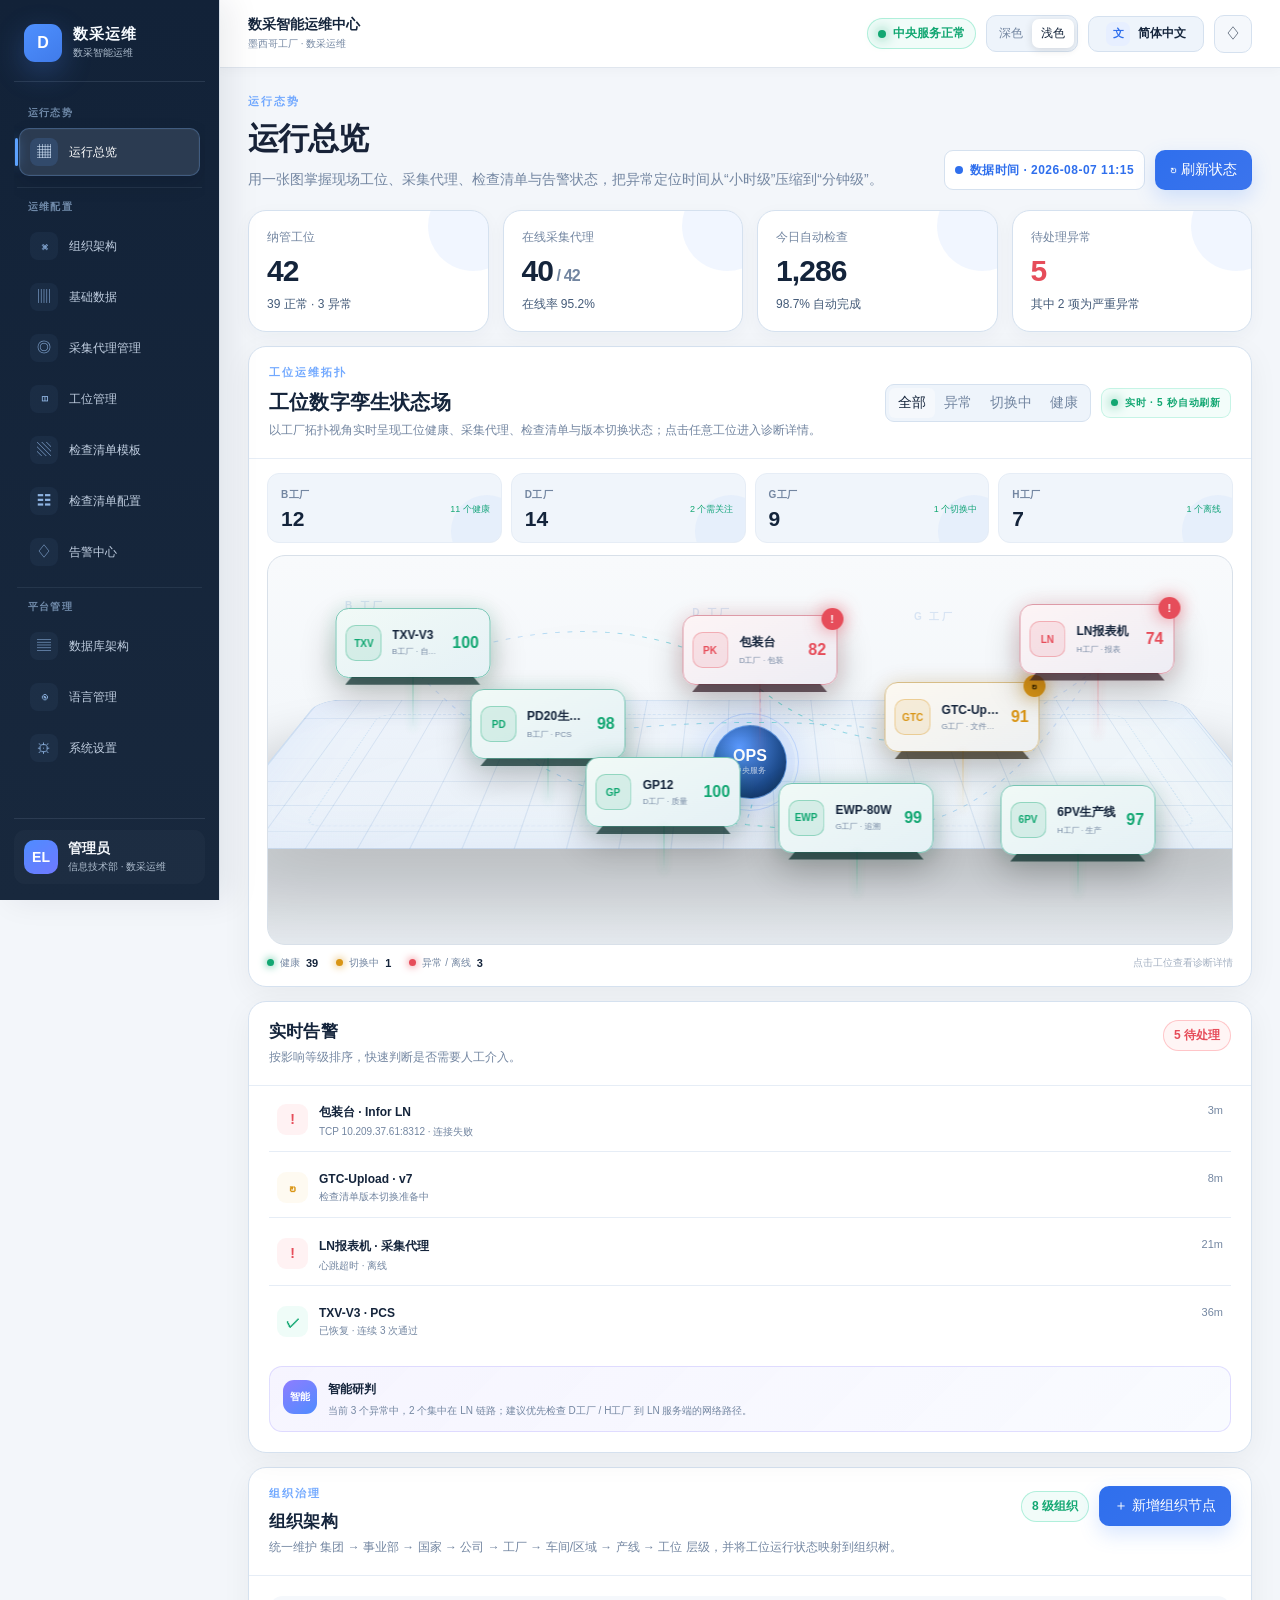
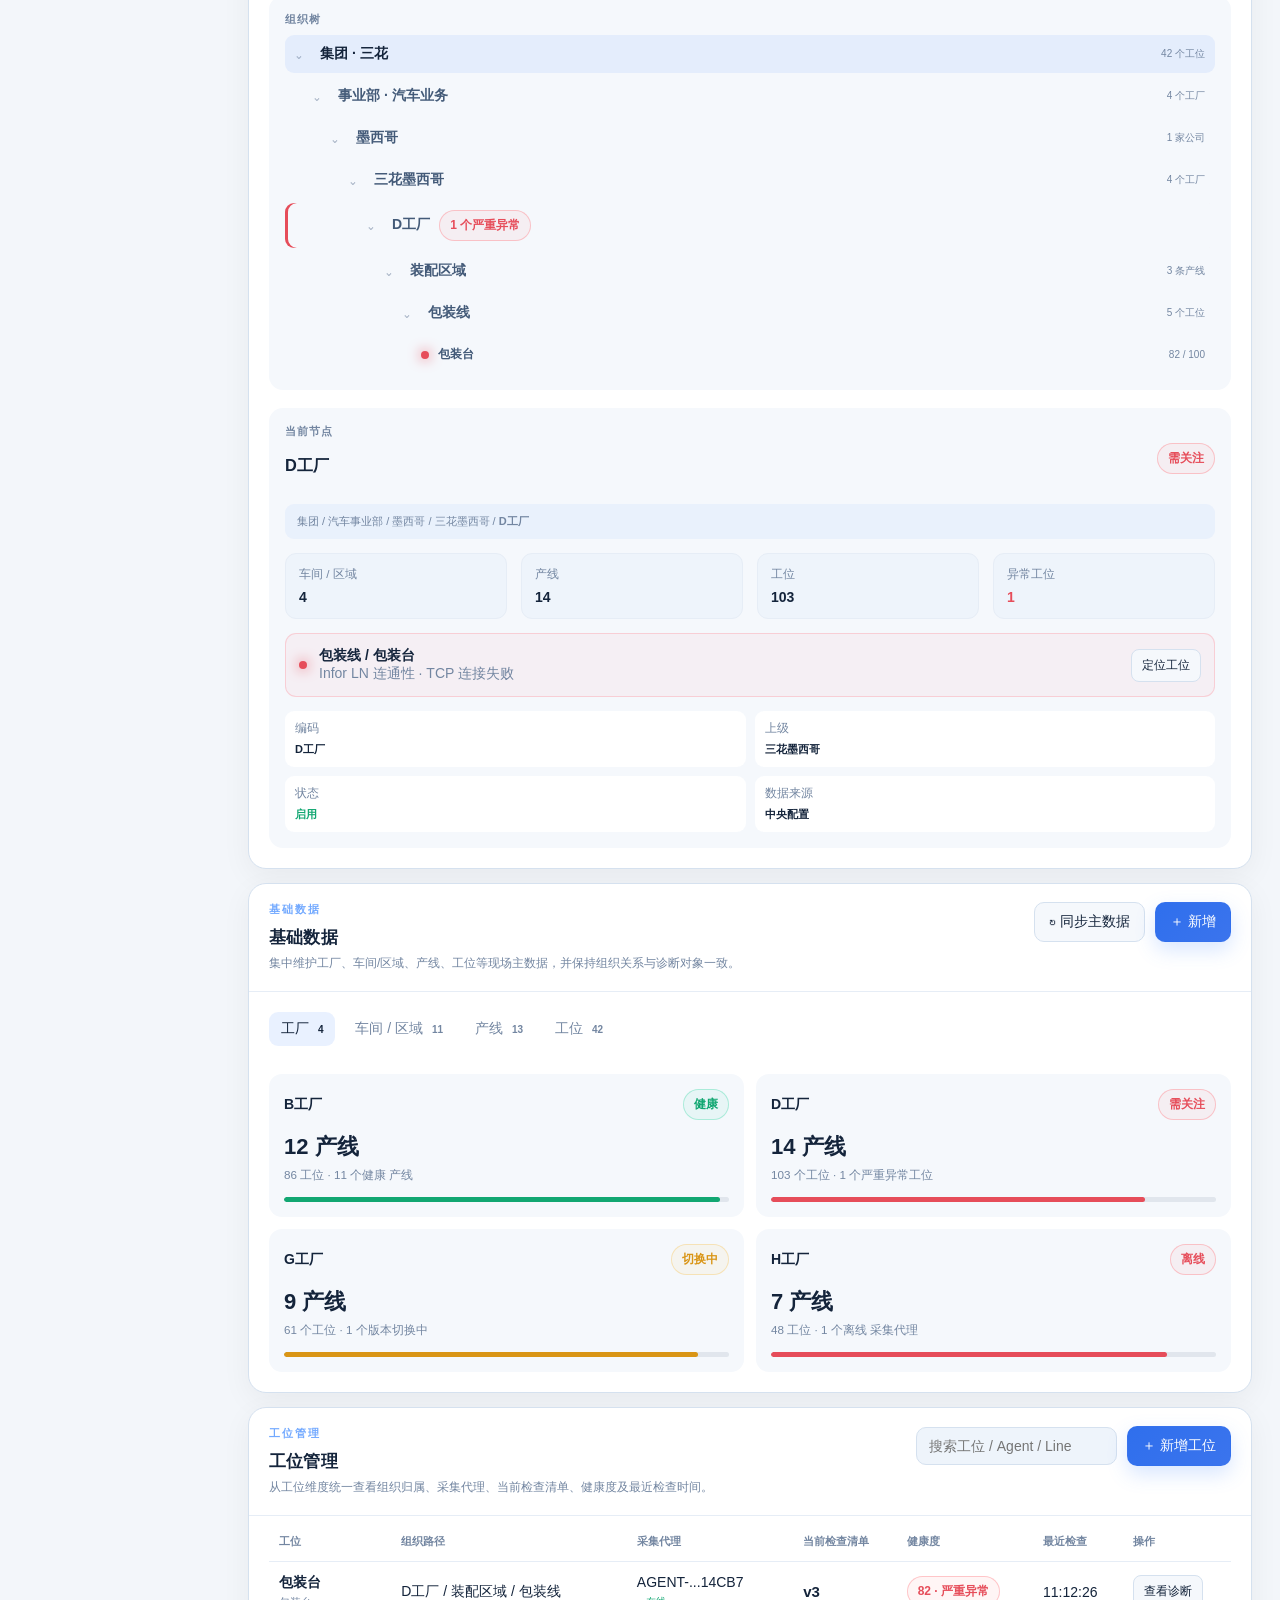
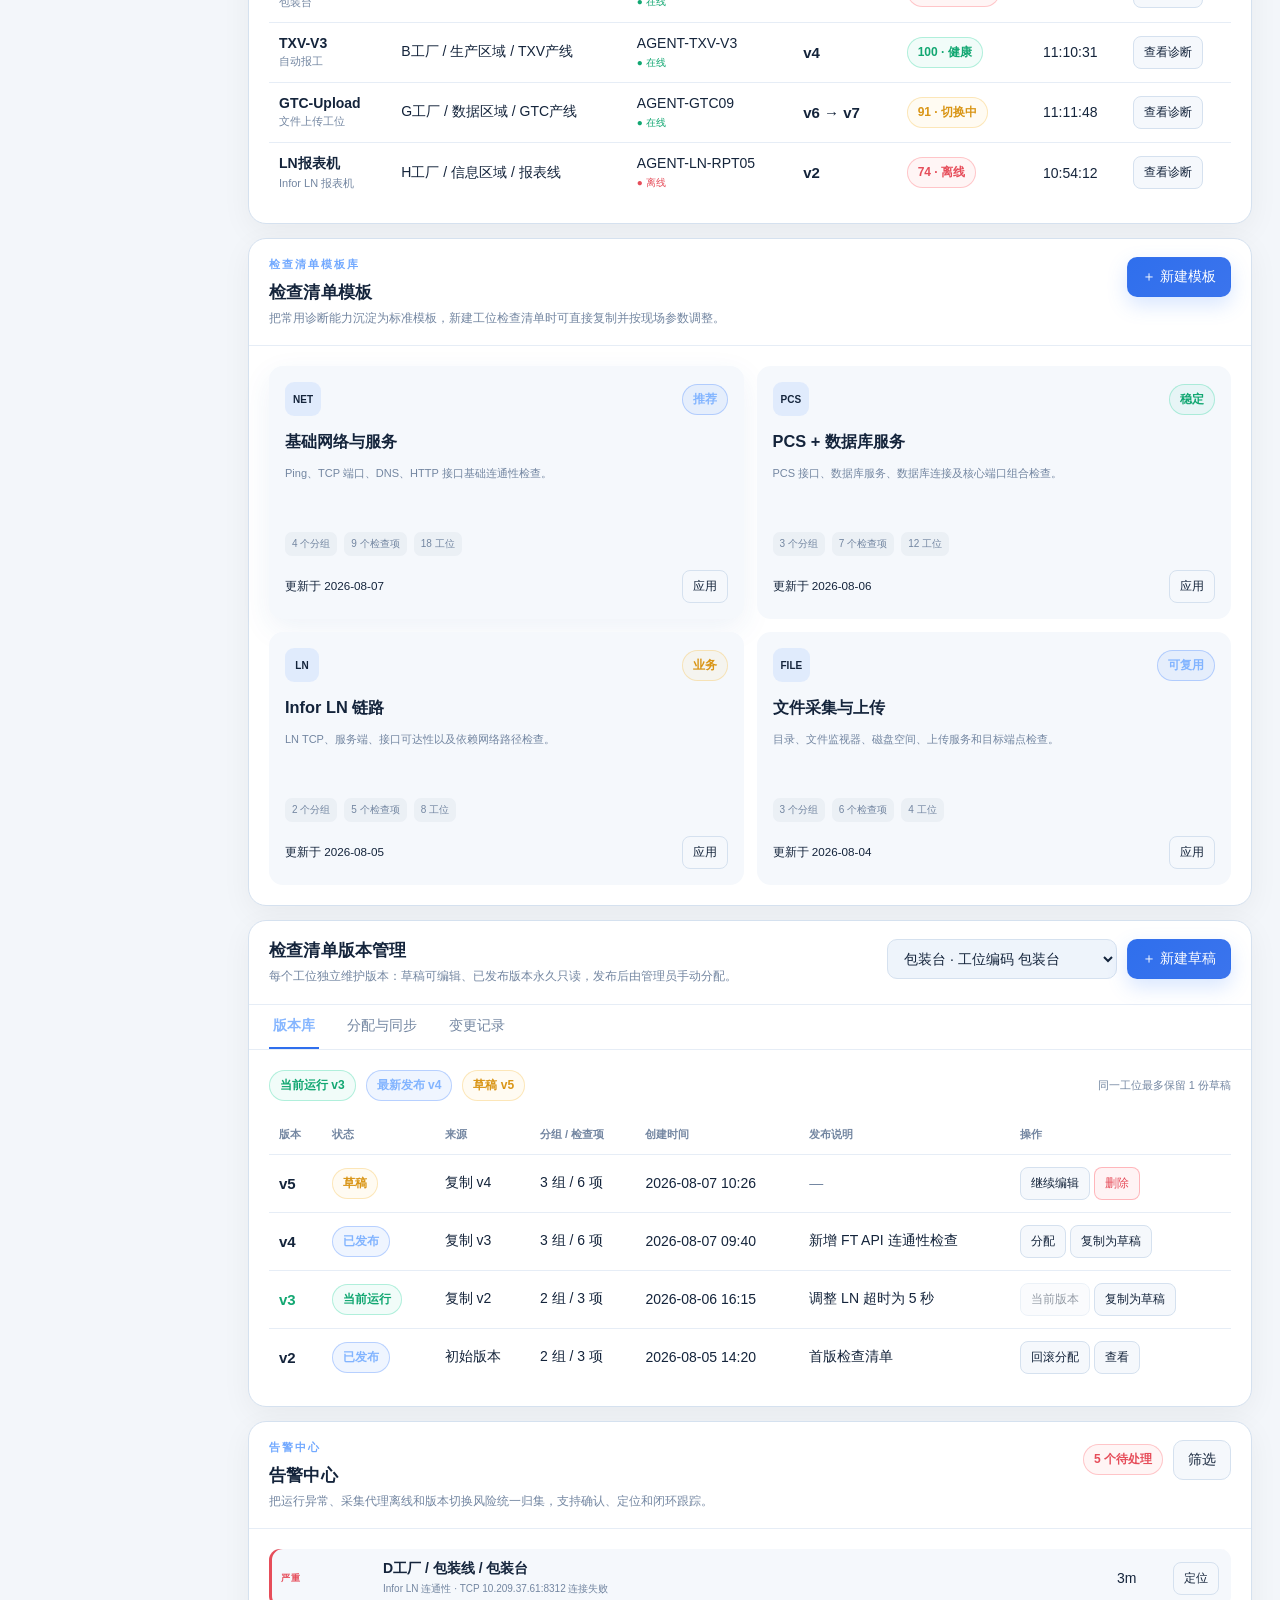
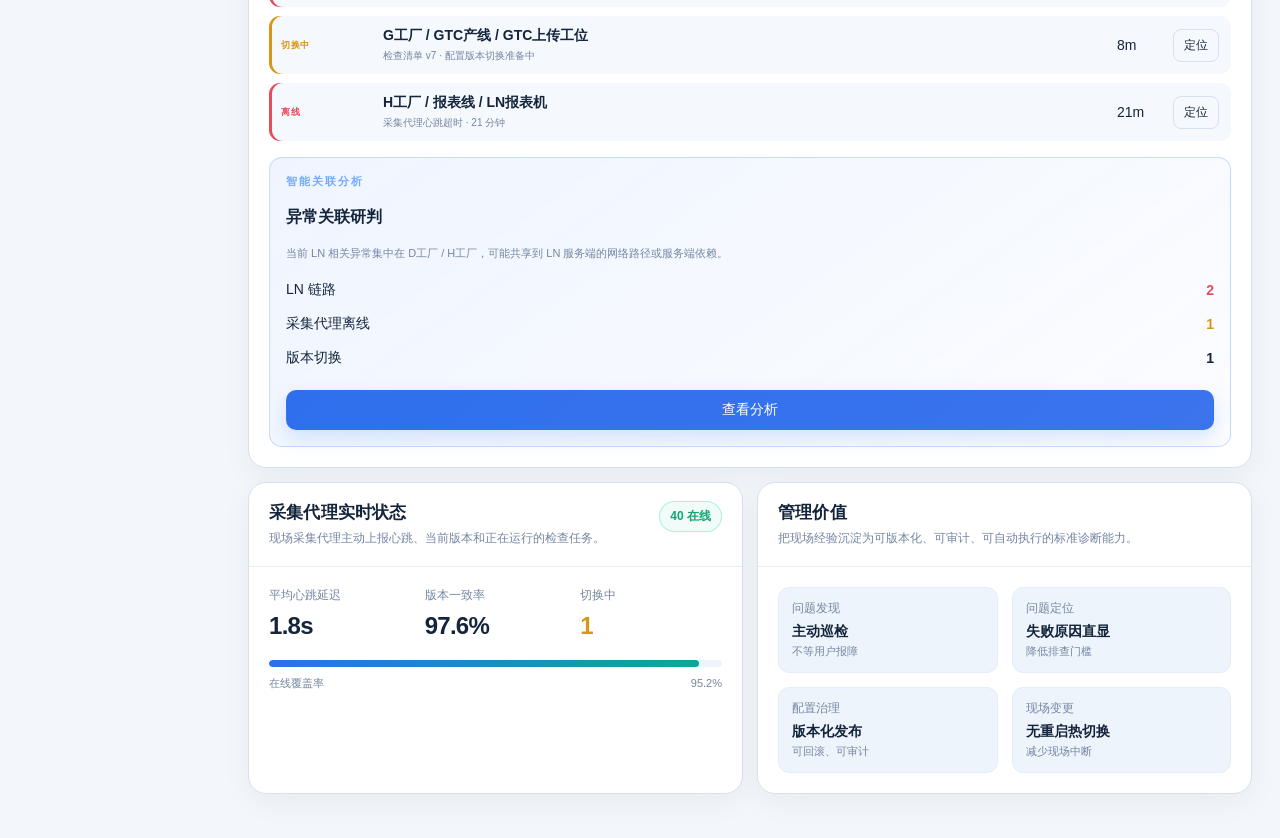
==== commit 5d58ea89: "Add files via upload" ====
--- a/web-console.html
+++ b/web-console.html
@@ -1,223 +1,298 @@
 <!DOCTYPE html>
-<html lang="zh-CN" data-theme="light">
+
+<html data-theme="light" lang="zh-CN">
 <head>
-  <meta charset="UTF-8" />
-  <meta name="viewport" content="width=device-width,initial-scale=1" />
-  <title>数采智能运维中心</title>
-  <link rel="stylesheet" href="assets/styles.css" />
+<meta charset="utf-8"/>
+<meta content="width=device-width,initial-scale=1" name="viewport"/>
+<title>数采智能运维中心</title>
+<link href="assets/styles.css" rel="stylesheet"/>
 </head>
 <body class="web-page">
 <div class="app-shell">
-  <aside class="sidebar">
-    <div class="brand">
-      <div class="logo-block" style="width:38px;height:38px;border-radius:11px;font-size:16px">D</div>
-      <div><div class="brand-name">DATA OPS</div><div class="brand-sub">数采智能运维</div></div>
-    </div>
-    <nav class="nav">
-      <div class="nav-item active" data-target="overview"><span class="nav-icon">▦</span><span data-i18n="nav.overview">运行总览</span></div>
-      <div class="nav-item" data-target="station-health"><span class="nav-icon">⌘</span><span data-i18n="nav.factory">工厂与产线</span></div>
-      <div class="nav-item" data-target="agents"><span class="nav-icon">◎</span><span data-i18n="nav.agents">Agent 管理</span></div>
-      <div class="nav-item" data-target="checklist"><span class="nav-icon">☷</span><span data-i18n="nav.checklist">Checklist 配置</span></div>
-      <div class="nav-item" data-target="alerts"><span class="nav-icon">♢</span><span data-i18n="nav.alerts">告警中心</span></div>
-      <div class="nav-item"><span class="nav-icon">◉</span><span data-i18n="nav.language">语言管理</span></div>
-      <div class="nav-item"><span class="nav-icon">⚙</span><span data-i18n="nav.settings">系统设置</span></div>
-    </nav>
-    <div class="sidebar-footer">
-      <div class="profile">
-        <div class="avatar">EL</div>
-        <div><div style="font-weight:650" data-i18n="profile.admin">管理员</div><div class="brand-sub">IT · Data Ops</div></div>
-      </div>
-    </div>
-  </aside>
-
-  <section class="main">
-    <header class="topbar">
-      <div><div class="page-headline" data-i18n="top.title">数采智能运维中心</div><div class="muted" style="font-size:10px;margin-top:3px">Mexico Operations · Data Collection</div></div>
-      <div class="top-actions">
-        <span class="status-pill green"><span class="dot green"></span><span data-i18n="status.central">中央服务正常</span></span>
-        <div class="theme-switch" aria-label="主题切换">
-          <button data-theme="dark" class="active" data-i18n="theme.dark">深色</button><button data-theme="light" data-i18n="theme.light">浅色</button>
-        </div>
-        <div class="language-switch" aria-label="语言切换">
-          <span class="language-icon">文</span>
-          <select class="ops-language language-select">
-            <option value="zh-CN">中文</option>
-            <option value="en-US">English</option>
-            <option value="es-MX">Español</option>
-            <option value="th-TH">ไทย</option>
-          </select>
-        </div>
-        <button class="btn icon-btn" title="通知">♢</button>
-      </div>
-    </header>
-
-    <main class="content">
-      <section class="hero-strip" id="overview">
-        <div>
-          <div class="section-eyebrow">Operations Overview</div>
-          <h1 data-i18n="overview.title">运行总览</h1>
-          <p data-i18n="overview.desc">用一张图掌握现场工位、Agent、Checklist 与告警状态，把异常定位时间从“小时级”压缩到“分钟级”。</p>
-        </div>
-        <div class="hero-actions">
-          <span class="data-badge"><span class="dot blue"></span><span data-i18n="overview.timestamp">数据时间 · 2026-08-07 11:15</span></span>
-          <button class="btn primary" id="refreshDashboard"><span data-i18n="overview.refresh">↻ 刷新状态</span></button>
-        </div>
-      </section>
-
-      <section class="grid-4">
-        <article class="card kpi-card"><div class="kpi-label" data-i18n="kpi.stations">纳管工位</div><div class="kpi-number">42</div><div class="kpi-trend" data-i18n="kpi.stationsTrend">39 正常 · 3 异常</div></article>
-        <article class="card kpi-card"><div class="kpi-label" data-i18n="kpi.agents">在线 Agent</div><div class="kpi-number">40<span style="font-size:16px;color:var(--muted)"> / 42</span></div><div class="kpi-trend" data-i18n="kpi.agentsTrend">在线率 95.2%</div></article>
-        <article class="card kpi-card"><div class="kpi-label" data-i18n="kpi.checks">今日自动检查</div><div class="kpi-number">1,286</div><div class="kpi-trend" data-i18n="kpi.checksTrend">98.7% 自动完成</div></article>
-        <article class="card kpi-card"><div class="kpi-label" data-i18n="kpi.alerts">待处理异常</div><div class="kpi-number text-red">5</div><div class="kpi-trend" data-i18n="kpi.alertsTrend">其中 2 项为 Critical</div></article>
-      </section>
-
-      <section class="digital-twin-layout" id="station-health">
-        <article class="card digital-twin-card">
-          <div class="card-head twin-head">
-            <div>
-              <div class="section-eyebrow">STATION OPERATIONS TOPOLOGY</div>
-              <div class="card-title twin-title" data-i18n="map.title">工位数字孪生状态场</div>
-              <div class="card-subtitle" data-i18n="map.subtitle">以工厂拓扑视角实时呈现工位健康、Agent、Checklist 与版本切换状态；点击任意工位进入诊断详情。</div>
-            </div>
-            <div class="twin-actions">
-              <div class="segmented" id="stationFilter">
-                <button class="active" data-filter="all" data-i18n="map.all">全部</button>
-                <button data-filter="failed" data-i18n="map.failed">异常</button>
-                <button data-filter="switching" data-i18n="map.switching">切换中</button>
-                <button data-filter="healthy" data-i18n="map.healthy">健康</button>
-              </div>
-              <span class="live-badge"><i></i><span data-i18n="map.live">LIVE · 5s 自动刷新</span></span>
-            </div>
-          </div>
-          <div class="twin-body">
-            <div class="twin-overview-strip">
-              <div class="twin-stat"><span>Plant B</span><strong>12</strong><small>11 Healthy</small></div>
-              <div class="twin-stat"><span>Plant D</span><strong>14</strong><small class="text-red">2 Attention</small></div>
-              <div class="twin-stat"><span>Plant G</span><strong>9</strong><small class="text-yellow">1 Switching</small></div>
-              <div class="twin-stat"><span>Plant H</span><strong>7</strong><small class="text-red">1 Offline</small></div>
-              <div class="twin-health-ring"><div class="ring-value">92.8<small>%</small></div><span>Fleet Health</span></div>
-            </div>
-            <div class="factory-scene" id="factoryScene">
-              <div class="factory-floor"></div>
-              <div class="zone-label z-b">PLANT B</div><div class="zone-label z-d">PLANT D</div><div class="zone-label z-g">PLANT G</div><div class="zone-label z-h">PLANT H</div>
-              <svg class="factory-links" viewBox="0 0 1000 520" preserveAspectRatio="none" aria-hidden="true">
-                <defs><linearGradient id="linkGlow" x1="0" x2="1"><stop offset="0" stop-color="#4f8cff" stop-opacity=".15"/><stop offset=".5" stop-color="#55d8c5" stop-opacity=".75"/><stop offset="1" stop-color="#4f8cff" stop-opacity=".15"/></linearGradient></defs>
-                <path d="M150 150 C300 70 430 95 510 178 S720 290 855 155"/><path d="M150 150 C235 265 340 340 495 360 S740 390 855 155"/><path d="M510 178 C515 260 510 310 495 360"/><path d="M290 245 C425 215 610 215 720 250"/>
-              </svg>
-              <button class="station-node healthy" data-status="healthy" data-station="TXV-V3" style="--x:15%;--y:27%;--lift:18px"><span class="node-beam"></span><span class="node-icon">TXV</span><span class="node-copy"><b>TXV-V3</b><small>Plant B · Auto Report</small></span><span class="node-score">100</span></button>
-              <button class="station-node healthy" data-status="healthy" data-station="PD20-Line" style="--x:29%;--y:46%;--lift:10px"><span class="node-beam"></span><span class="node-icon">PD</span><span class="node-copy"><b>PD20-Line</b><small>Plant B · PCS</small></span><span class="node-score">98</span></button>
-              <button class="station-node failed" data-status="failed" data-station="PackingTable" style="--x:51%;--y:33%;--lift:34px"><span class="node-beam"></span><span class="node-icon">PK</span><span class="node-copy"><b>PackingTable</b><small>Plant D · Packaging</small></span><span class="node-score">82</span><span class="node-alert">!</span></button>
-              <button class="station-node healthy" data-status="healthy" data-station="GP12" style="--x:41%;--y:64%;--lift:12px"><span class="node-beam"></span><span class="node-icon">GP</span><span class="node-copy"><b>GP12</b><small>Plant D · Quality</small></span><span class="node-score">100</span></button>
-              <button class="station-node switching" data-status="switching" data-station="GTC-Upload" style="--x:72%;--y:48%;--lift:25px"><span class="node-beam"></span><span class="node-icon">GTC</span><span class="node-copy"><b>GTC-Upload</b><small>Plant G · File Upload</small></span><span class="node-score">91</span><span class="node-spin">↻</span></button>
-              <button class="station-node healthy" data-status="healthy" data-station="EWP-80W" style="--x:61%;--y:70%;--lift:10px"><span class="node-beam"></span><span class="node-icon">EWP</span><span class="node-copy"><b>EWP-80W</b><small>Plant G · Traceability</small></span><span class="node-score">99</span></button>
-              <button class="station-node failed" data-status="failed" data-station="LN-Report" style="--x:86%;--y:29%;--lift:30px"><span class="node-beam"></span><span class="node-icon">LN</span><span class="node-copy"><b>LN-Report</b><small>Plant H · Report</small></span><span class="node-score">74</span><span class="node-alert">!</span></button>
-              <button class="station-node healthy" data-status="healthy" data-station="6PV" style="--x:84%;--y:70%;--lift:8px"><span class="node-beam"></span><span class="node-icon">6PV</span><span class="node-copy"><b>6PV-Line</b><small>Plant H · Production</small></span><span class="node-score">97</span></button>
-              <div class="scene-center-orb"><span class="orb-pulse"></span><b>OPS</b><small>Central</small></div>
-            </div>
-            <div class="twin-legend">
-              <span><i class="legend-dot healthy"></i><em data-i18n="map.legendHealthy">健康</em><b>39</b></span>
-              <span><i class="legend-dot switching"></i><em data-i18n="map.legendWarning">切换中</em><b>1</b></span>
-              <span><i class="legend-dot failed"></i><em data-i18n="map.legendFailed">异常 / 离线</em><b>3</b></span>
-              <div class="legend-hint">Drag-free · Click station to inspect</div>
-            </div>
-          </div>
-        </article>
-
-        <article class="card alert-command" id="alerts">
-          <div class="card-head"><div><div class="card-title" data-i18n="alerts.title">实时告警</div><div class="card-subtitle" data-i18n="alerts.subtitle">按影响等级排序，快速判断是否需要人工介入。</div></div><span class="status-pill red" data-i18n="alerts.pending">5 待处理</span></div>
-          <div class="card-body" style="padding-top:6px">
-            <div class="alert-list">
-              <div class="alert-item"><div class="alert-icon">!</div><div><div class="alert-title">PackingTable · Infor LN</div><div class="alert-desc">TCP 10.209.37.61:8312 · CONNECT FAILED</div></div><div class="alert-time">3m</div></div>
-              <div class="alert-item"><div class="alert-icon" style="background:rgba(245,191,79,.08);color:var(--yellow)">↻</div><div><div class="alert-title">GTC-Upload · v7</div><div class="alert-desc">Checklist version switch preparing</div></div><div class="alert-time">8m</div></div>
-              <div class="alert-item"><div class="alert-icon">!</div><div><div class="alert-title">LN-Report · Agent</div><div class="alert-desc">Heartbeat timeout · Offline</div></div><div class="alert-time">21m</div></div>
-              <div class="alert-item"><div class="alert-icon" style="background:rgba(56,214,164,.08);color:var(--green)">✓</div><div><div class="alert-title">TXV-V3 · PCS</div><div class="alert-desc">Recovered · 3 consecutive passes</div></div><div class="alert-time">36m</div></div>
-            </div>
-            <div class="alert-insight">
-              <div class="insight-orb">AI</div><div><b>智能研判</b><p>当前 3 个异常中，2 个集中在 LN 链路；建议优先检查 Plant D / H 到 LN 服务端的网络路径。</p></div>
-            </div>
-          </div>
-        </article>
-      </section>
-
-      <section class="card section-block" id="checklist">
-        <div class="card-head">
-          <div><div class="card-title" data-i18n="checklist.title">Checklist 版本管理</div><div class="card-subtitle" data-i18n="checklist.subtitle">每个工位独立维护版本：草稿可编辑、已发布版本永久只读，发布后由管理员手动分配。</div></div>
-          <div class="inline"><select class="form-control" style="width:230px"><option>PackingTable · 包装台</option><option>GTC-Upload · 文件上传工位</option></select><button class="btn primary" id="newDraftBtn" data-i18n="checklist.newDraft">＋ 新建草稿</button></div>
-        </div>
-        <div class="tabs"><div class="tab active" data-tab="versions" data-i18n="checklist.versions">版本库</div><div class="tab" data-tab="assignment" data-i18n="checklist.assignment">分配与同步</div><div class="tab" data-tab="audit" data-i18n="checklist.audit">变更记录</div></div>
-        <div class="card-body tab-panel" id="versionsPanel">
-          <div class="version-toolbar"><div class="inline"><span class="status-pill green">当前运行 v3</span><span class="status-pill blue">最新发布 v4</span><span class="status-pill yellow">草稿 v5</span></div><div class="muted" style="font-size:11px">同一工位最多保留 1 份草稿</div></div>
-          <div style="overflow:auto">
-            <table class="version-table">
-              <thead><tr><th>版本</th><th>状态</th><th>来源</th><th>分组 / 检查项</th><th>创建时间</th><th>发布说明</th><th>操作</th></tr></thead>
-              <tbody>
-                <tr><td><span class="version-badge">v5</span></td><td><span class="status-pill yellow">草稿</span></td><td>复制 v4</td><td>3 组 / 6 项</td><td>2026-08-07 10:26</td><td class="muted">—</td><td><button class="btn sm">继续编辑</button> <button class="btn sm danger">删除</button></td></tr>
-                <tr><td><span class="version-badge">v4</span></td><td><span class="status-pill blue">已发布</span></td><td>复制 v3</td><td>3 组 / 6 项</td><td>2026-08-07 09:40</td><td>新增 FT API 连通性检查</td><td><button class="btn sm assign-version" data-version="v4">分配</button> <button class="btn sm">复制为草稿</button></td></tr>
-                <tr><td><span class="version-badge version-current">v3</span></td><td><span class="status-pill green">当前运行</span></td><td>复制 v2</td><td>2 组 / 3 项</td><td>2026-08-06 16:15</td><td>调整 LN 超时为 5 秒</td><td><button class="btn sm" disabled style="opacity:.45">当前版本</button> <button class="btn sm">复制为草稿</button></td></tr>
-                <tr><td><span class="version-badge">v2</span></td><td><span class="status-pill blue">已发布</span></td><td>初始版本</td><td>2 组 / 3 项</td><td>2026-08-05 14:20</td><td>首版 Checklist</td><td><button class="btn sm assign-version" data-version="v2">回滚分配</button> <button class="btn sm">查看</button></td></tr>
-              </tbody>
-            </table>
-          </div>
-        </div>
-        <div class="card-body tab-panel" id="assignmentPanel" style="display:none">
-          <div class="grid-3">
-            <div class="detail-box"><small>当前运行版本</small><strong class="text-green" style="font-size:20px">v3</strong><div class="station-meta">Agent 已确认 · 11:03:22</div></div>
-            <div class="detail-box"><small>待生效版本</small><strong style="font-size:20px">—</strong><div class="station-meta">当前无待切换版本</div></div>
-            <div class="detail-box"><small>版本切换等待上限</small><strong style="font-size:20px">30 分钟</strong><div class="station-meta">按工位配置 · 修改后立即生效</div></div>
-          </div>
-          <div style="margin-top:22px;font-weight:700">版本生效链路</div>
-          <div class="sync-timeline">
-            <div class="sync-step done"><div class="sync-dot"></div><div>管理员分配</div></div>
-            <div class="sync-step done"><div class="sync-dot"></div><div>Agent 下载</div></div>
-            <div class="sync-step done"><div class="sync-dot"></div><div>等待任务结束</div></div>
-            <div class="sync-step done"><div class="sync-dot"></div><div>原子切换</div></div>
-            <div class="sync-step done"><div class="sync-dot"></div><div>Agent 确认</div></div>
-            <div class="sync-step done"><div class="sync-dot"></div><div>中央标记生效</div></div>
-          </div>
-        </div>
-        <div class="card-body tab-panel" id="auditPanel" style="display:none">
-          <div class="alert-list">
-            <div class="alert-item"><div class="alert-icon" style="background:rgba(79,140,255,.08);color:#82b4ff">v4</div><div><div class="alert-title">发布 Checklist v4</div><div class="alert-desc">管理员 Evan · 新增 FT API 连通性检查 · 2026-08-07 09:40</div></div></div>
-            <div class="alert-item"><div class="alert-icon" style="background:rgba(56,214,164,.08);color:var(--green)">v3</div><div><div class="alert-title">Agent 确认 v3 生效</div><div class="alert-desc">AGENT-5252C7FEC0014CB7 · 2026-08-06 16:22</div></div></div>
-            <div class="alert-item"><div class="alert-icon" style="background:rgba(245,191,79,.08);color:var(--yellow)">↻</div><div><div class="alert-title">v3 替换待生效 v2</div><div class="alert-desc">管理员 Evan · 原因：LN 参数调整后直接切换到 v3 · 2026-08-06 16:18</div></div></div>
-          </div>
-        </div>
-      </section>
-
-      <section class="grid-2 section-block" id="agents">
-        <article class="card"><div class="card-head"><div><div class="card-title" data-i18n="agents.title">Agent 实时状态</div><div class="card-subtitle" data-i18n="agents.subtitle">现场 Agent 主动上报心跳、当前版本和正在运行的检查任务。</div></div><span class="status-pill green">40 在线</span></div><div class="card-body"><div class="grid-3"><div><div class="kpi-label">平均心跳延迟</div><div class="kpi-number" style="font-size:24px">1.8s</div></div><div><div class="kpi-label">版本一致率</div><div class="kpi-number" style="font-size:24px">97.6%</div></div><div><div class="kpi-label">切换中</div><div class="kpi-number text-yellow" style="font-size:24px">1</div></div></div><div class="progress" style="margin-top:20px"><span style="width:95%"></span></div><div class="between" style="margin-top:9px;font-size:11px;color:var(--muted)"><span>在线覆盖率</span><span>95.2%</span></div></div></article>
-        <article class="card"><div class="card-head"><div><div class="card-title" data-i18n="value.title">管理价值</div><div class="card-subtitle" data-i18n="value.subtitle">把现场经验沉淀为可版本化、可审计、可自动执行的标准诊断能力。</div></div></div><div class="card-body"><div class="grid-2"><div class="detail-box"><small>问题发现</small><strong>主动巡检</strong><div class="station-meta">不等用户报障</div></div><div class="detail-box"><small>问题定位</small><strong>失败原因直显</strong><div class="station-meta">降低排查门槛</div></div><div class="detail-box"><small>配置治理</small><strong>版本化发布</strong><div class="station-meta">可回滚、可审计</div></div><div class="detail-box"><small>现场变更</small><strong>无重启热切换</strong><div class="station-meta">减少现场中断</div></div></div></div></article>
-      </section>
-    </main>
-  </section>
-</div>
-
+<aside class="sidebar">
+<div class="brand">
+<div class="logo-block" style="width:38px;height:38px;border-radius:11px;font-size:16px">D</div>
+<div><div class="brand-name">数采运维</div><div class="brand-sub">数采智能运维</div></div>
+</div>
+<nav class="nav nav-formal-template"><div class="nav-section-label">运行态势</div>
+<div class="nav-item active" data-target="overview"><span class="nav-icon">▦</span><span data-i18n="nav.overview">运行总览</span></div>
+<div class="nav-section-label nav-section-gap">运维配置</div><div class="nav-item" data-target="organization"><span class="nav-icon">⌘</span><span data-i18n="nav.organization">组织架构</span></div>
+<div class="nav-item" data-target="master-data"><span class="nav-icon">▥</span><span data-i18n="nav.masterData">基础数据</span></div>
+<div class="nav-item" data-target="agents"><span class="nav-icon">◎</span><span data-i18n="nav.agents">采集代理管理</span></div>
+<div class="nav-item" data-target="stations"><span class="nav-icon">◫</span><span data-i18n="nav.stations">工位管理</span></div>
+<div class="nav-item" data-target="templates"><span class="nav-icon">▧</span><span data-i18n="nav.templates">检查清单模板</span></div>
+<div class="nav-item" data-target="checklist"><span class="nav-icon">☷</span><span data-i18n="nav.checklist">检查清单配置</span></div>
+<div class="nav-item" data-target="alerts"><span class="nav-icon">♢</span><span data-i18n="nav.alerts">告警中心</span></div>
+<div class="nav-section-label nav-section-gap">平台管理</div><a class="nav-item" href="database-schema.html"><span class="nav-icon">▤</span><span data-i18n="nav.database">数据库架构</span></a>
+<div class="nav-item" data-action="language"><span class="nav-icon">◉</span><span data-i18n="nav.language">语言管理</span></div>
+<div class="nav-item" data-action="settings"><span class="nav-icon">⚙</span><span data-i18n="nav.settings">系统设置</span></div>
+</nav>
+<div class="sidebar-footer">
+<div class="profile">
+<div class="avatar">EL</div>
+<div><div data-i18n="profile.admin" style="font-weight:650">管理员</div><div class="brand-sub">信息技术部 · 数采运维</div></div>
+</div>
+</div>
+</aside>
+<section class="main">
+<header class="topbar">
+<div><div class="page-headline" data-i18n="top.title">数采智能运维中心</div><div class="muted" style="font-size:10px;margin-top:3px">墨西哥工厂 · 数采运维</div></div>
+<div class="top-actions">
+<span class="status-pill green"><span class="dot green"></span><span data-i18n="status.central">中央服务正常</span></span>
+<div aria-label="主题切换" class="theme-switch">
+<button class="active" data-i18n="theme.dark" data-theme="dark">深色</button><button data-i18n="theme.light" data-theme="light">浅色</button>
+</div>
+<div aria-label="当前语言" class="language-switch language-fixed"><span class="language-icon">文</span><span class="language-fixed-label">简体中文</span></div>
+<button class="btn icon-btn" title="通知">♢</button>
+</div>
+</header>
+<main class="content">
+<section class="hero-strip" id="overview">
+<div>
+<div class="section-eyebrow">运行态势</div>
+<h1 data-i18n="overview.title">运行总览</h1>
+<p data-i18n="overview.desc">用一张图掌握现场工位、采集代理、检查清单与告警状态，把异常定位时间从“小时级”压缩到“分钟级”。</p>
+</div>
+<div class="hero-actions">
+<span class="data-badge"><span class="dot blue"></span><span data-i18n="overview.timestamp">数据时间 · 2026-08-07 11:15</span></span>
+<button class="btn primary" id="refreshDashboard"><span data-i18n="overview.refresh">↻ 刷新状态</span></button>
+</div>
+</section>
+<section class="grid-4">
+<article class="card kpi-card"><div class="kpi-label" data-i18n="kpi.stations">纳管工位</div><div class="kpi-number">42</div><div class="kpi-trend" data-i18n="kpi.stationsTrend">39 正常 · 3 异常</div></article>
+<article class="card kpi-card"><div class="kpi-label" data-i18n="kpi.agents">在线采集代理</div><div class="kpi-number">40<span style="font-size:16px;color:var(--muted)"> / 42</span></div><div class="kpi-trend" data-i18n="kpi.agentsTrend">在线率 95.2%</div></article>
+<article class="card kpi-card"><div class="kpi-label" data-i18n="kpi.checks">今日自动检查</div><div class="kpi-number">1,286</div><div class="kpi-trend" data-i18n="kpi.checksTrend">98.7% 自动完成</div></article>
+<article class="card kpi-card"><div class="kpi-label" data-i18n="kpi.alerts">待处理异常</div><div class="kpi-number text-red">5</div><div class="kpi-trend" data-i18n="kpi.alertsTrend">其中 2 项为严重异常</div></article>
+</section>
+<section class="digital-twin-layout" id="station-health">
+<article class="card digital-twin-card">
+<div class="card-head twin-head">
+<div>
+<div class="section-eyebrow">工位运维拓扑</div>
+<div class="card-title twin-title" data-i18n="map.title">工位数字孪生状态场</div>
+<div class="card-subtitle" data-i18n="map.subtitle">以工厂拓扑视角实时呈现工位健康、采集代理、检查清单与版本切换状态；点击任意工位进入诊断详情。</div>
+</div>
+<div class="twin-actions">
+<div class="segmented" id="stationFilter">
+<button class="active" data-filter="all" data-i18n="map.all">全部</button>
+<button data-filter="failed" data-i18n="map.failed">异常</button>
+<button data-filter="switching" data-i18n="map.switching">切换中</button>
+<button data-filter="healthy" data-i18n="map.healthy">健康</button>
+</div>
+<span class="live-badge"><i></i><span data-i18n="map.live">实时 · 5 秒自动刷新</span></span>
+</div>
+</div>
+<div class="twin-body">
+<div class="twin-overview-strip">
+<div class="twin-stat"><span>B工厂</span><strong>12</strong><small>11 个健康</small></div>
+<div class="twin-stat"><span>D工厂</span><strong>14</strong><small class="text-red">2 个需关注</small></div>
+<div class="twin-stat"><span>G工厂</span><strong>9</strong><small class="text-yellow">1 个切换中</small></div>
+<div class="twin-stat"><span>H工厂</span><strong>7</strong><small class="text-red">1 个离线</small></div>
+<div class="twin-health-ring"><div class="ring-value">92.8<small>%</small></div><span>整体健康度</span></div>
+</div>
+<div class="factory-scene" id="factoryScene">
+<div class="factory-floor"></div>
+<div class="zone-label z-b">B 工厂</div><div class="zone-label z-d">D 工厂</div><div class="zone-label z-g">G 工厂</div><div class="zone-label z-h">H 工厂</div>
+<svg aria-hidden="true" class="factory-links" preserveaspectratio="none" viewbox="0 0 1000 520">
+<defs><lineargradient id="linkGlow" x1="0" x2="1"><stop offset="0" stop-color="#4f8cff" stop-opacity=".15"></stop><stop offset=".5" stop-color="#55d8c5" stop-opacity=".75"></stop><stop offset="1" stop-color="#4f8cff" stop-opacity=".15"></stop></lineargradient></defs>
+<path d="M150 150 C300 70 430 95 510 178 S720 290 855 155"></path><path d="M150 150 C235 265 340 340 495 360 S740 390 855 155"></path><path d="M510 178 C515 260 510 310 495 360"></path><path d="M290 245 C425 215 610 215 720 250"></path>
+</svg>
+<button class="station-node healthy" data-station="TXV-V3" data-status="healthy" style="--x:15%;--y:27%;--lift:18px"><span class="node-beam"></span><span class="node-icon">TXV</span><span class="node-copy"><b>TXV-V3</b><small>B工厂 · 自动报工</small></span><span class="node-score">100</span></button>
+<button class="station-node healthy" data-station="PD20-Line" data-status="healthy" style="--x:29%;--y:46%;--lift:10px"><span class="node-beam"></span><span class="node-icon">PD</span><span class="node-copy"><b>PD20生产线</b><small>B工厂 · PCS</small></span><span class="node-score">98</span></button>
+<button class="station-node failed" data-station="PackingTable" data-status="failed" style="--x:51%;--y:33%;--lift:34px"><span class="node-beam"></span><span class="node-icon">PK</span><span class="node-copy"><b>包装台</b><small>D工厂 · 包装</small></span><span class="node-score">82</span><span class="node-alert">!</span></button>
+<button class="station-node healthy" data-station="GP12" data-status="healthy" style="--x:41%;--y:64%;--lift:12px"><span class="node-beam"></span><span class="node-icon">GP</span><span class="node-copy"><b>GP12</b><small>D工厂 · 质量</small></span><span class="node-score">100</span></button>
+<button class="station-node switching" data-station="GTC-Upload" data-status="switching" style="--x:72%;--y:48%;--lift:25px"><span class="node-beam"></span><span class="node-icon">GTC</span><span class="node-copy"><b>GTC-Upload</b><small>G工厂 · 文件上传</small></span><span class="node-score">91</span><span class="node-spin">↻</span></button>
+<button class="station-node healthy" data-station="EWP-80W" data-status="healthy" style="--x:61%;--y:70%;--lift:10px"><span class="node-beam"></span><span class="node-icon">EWP</span><span class="node-copy"><b>EWP-80W</b><small>G工厂 · 追溯</small></span><span class="node-score">99</span></button>
+<button class="station-node failed" data-station="LN-Report" data-status="failed" style="--x:86%;--y:29%;--lift:30px"><span class="node-beam"></span><span class="node-icon">LN</span><span class="node-copy"><b>LN报表机</b><small>H工厂 · 报表</small></span><span class="node-score">74</span><span class="node-alert">!</span></button>
+<button class="station-node healthy" data-station="6PV" data-status="healthy" style="--x:84%;--y:70%;--lift:8px"><span class="node-beam"></span><span class="node-icon">6PV</span><span class="node-copy"><b>6PV生产线</b><small>H工厂 · 生产</small></span><span class="node-score">97</span></button>
+<div class="scene-center-orb"><span class="orb-pulse"></span><b>OPS</b><small>中央服务</small></div>
+</div>
+<div class="twin-legend">
+<span><i class="legend-dot healthy"></i><em data-i18n="map.legendHealthy">健康</em><b>39</b></span>
+<span><i class="legend-dot switching"></i><em data-i18n="map.legendWarning">切换中</em><b>1</b></span>
+<span><i class="legend-dot failed"></i><em data-i18n="map.legendFailed">异常 / 离线</em><b>3</b></span>
+<div class="legend-hint">点击工位查看诊断详情</div>
+</div>
+</div>
+</article>
+<article class="card alert-command" id="alerts">
+<div class="card-head"><div><div class="card-title" data-i18n="alerts.title">实时告警</div><div class="card-subtitle" data-i18n="alerts.subtitle">按影响等级排序，快速判断是否需要人工介入。</div></div><span class="status-pill red" data-i18n="alerts.pending">5 待处理</span></div>
+<div class="card-body" style="padding-top:6px">
+<div class="alert-list">
+<div class="alert-item"><div class="alert-icon">!</div><div><div class="alert-title">包装台 · Infor LN</div><div class="alert-desc">TCP 10.209.37.61:8312 · 连接失败</div></div><div class="alert-time">3m</div></div>
+<div class="alert-item"><div class="alert-icon" style="background:rgba(245,191,79,.08);color:var(--yellow)">↻</div><div><div class="alert-title">GTC-Upload · v7</div><div class="alert-desc">检查清单版本切换准备中</div></div><div class="alert-time">8m</div></div>
+<div class="alert-item"><div class="alert-icon">!</div><div><div class="alert-title">LN报表机 · 采集代理</div><div class="alert-desc">心跳超时 · 离线</div></div><div class="alert-time">21m</div></div>
+<div class="alert-item"><div class="alert-icon" style="background:rgba(56,214,164,.08);color:var(--green)">✓</div><div><div class="alert-title">TXV-V3 · PCS</div><div class="alert-desc">已恢复 · 连续 3 次通过</div></div><div class="alert-time">36m</div></div>
+</div>
+<div class="alert-insight">
+<div class="insight-orb">智能</div><div><b>智能研判</b><p>当前 3 个异常中，2 个集中在 LN 链路；建议优先检查 D工厂 / H工厂 到 LN 服务端的网络路径。</p></div>
+</div>
+</div>
+</article>
+</section>
+<section class="card section-block demo-module" id="organization">
+<div class="card-head">
+<div><div class="section-eyebrow">组织治理</div><div class="card-title" data-i18n="organization.title">组织架构</div><div class="card-subtitle" data-i18n="organization.subtitle">统一维护 集团 → 事业部 → 国家 → 公司 → 工厂 → 车间/区域 → 产线 → 工位 层级，并将工位运行状态映射到组织树。</div></div>
+<div class="inline"><span class="status-pill green">8 级组织</span><button class="btn primary demo-action" data-toast="组织节点维护">＋ 新增组织节点</button></div>
+</div>
+<div class="card-body org-demo-layout">
+<div class="org-tree-panel">
+<div class="panel-mini-title">组织树</div>
+<div class="org-tree">
+<div class="org-node level-1 active"><span class="org-exp">⌄</span><b>集团 · 三花</b><span class="org-count">42 个工位</span></div>
+<div class="org-node level-2"><span class="org-exp">⌄</span><b>事业部 · 汽车业务</b><span class="org-count">4 个工厂</span></div>
+<div class="org-node level-3"><span class="org-exp">⌄</span><b>墨西哥</b><span class="org-count">1 家公司</span></div>
+<div class="org-node level-4"><span class="org-exp">⌄</span><b>三花墨西哥</b><span class="org-count">4 个工厂</span></div>
+<div class="org-node level-5 org-alert-node"><span class="org-exp">⌄</span><b>D工厂</b><span class="status-pill red">1 个严重异常</span></div>
+<div class="org-node level-6"><span class="org-exp">⌄</span><b>装配区域</b><span class="org-count">3 条产线</span></div>
+<div class="org-node level-7"><span class="org-exp">⌄</span><b>包装线</b><span class="org-count">5 个工位</span></div>
+<div class="org-node level-8 org-station-row"><span class="dot red"></span><b>包装台</b><span class="org-count">82 / 100</span></div>
+</div>
+</div>
+<div class="org-detail-panel">
+<div class="between"><div><div class="panel-mini-title">当前节点</div><h3>D工厂</h3></div><span class="status-pill red">需关注</span></div>
+<div class="org-path">集团 / 汽车事业部 / 墨西哥 / 三花墨西哥 / <b>D工厂</b></div>
+<div class="grid-4 org-kpis">
+<div class="detail-box"><small>车间 / 区域</small><strong>4</strong></div>
+<div class="detail-box"><small>产线</small><strong>14</strong></div>
+<div class="detail-box"><small>工位</small><strong>103</strong></div>
+<div class="detail-box"><small>异常工位</small><strong class="text-red">1</strong></div>
+</div>
+<div class="org-alert-card"><span class="dot red"></span><div><b>包装线 / 包装台</b><div class="muted">Infor LN 连通性 · TCP 连接失败</div></div><button class="btn sm org-jump-station">定位工位</button></div>
+<div class="org-governance"><div><small>编码</small><strong>D工厂</strong></div><div><small>上级</small><strong>三花墨西哥</strong></div><div><small>状态</small><strong class="text-green">启用</strong></div><div><small>数据来源</small><strong>中央配置</strong></div></div>
+</div>
+</div>
+</section>
+<section class="card section-block demo-module" id="master-data">
+<div class="card-head">
+<div><div class="section-eyebrow">基础数据</div><div class="card-title" data-i18n="masterData.title">基础数据</div><div class="card-subtitle" data-i18n="masterData.subtitle">集中维护工厂、车间/区域、产线、工位等现场主数据，并保持组织关系与诊断对象一致。</div></div>
+<div class="inline"><button class="btn demo-action" data-toast="主数据同步">↻ 同步主数据</button><button class="btn primary demo-action" data-toast="新增主数据">＋ 新增</button></div>
+</div>
+<div class="card-body">
+<div class="master-tabs"><button class="active">工厂 <b>4</b></button><button>车间 / 区域 <b>11</b></button><button>产线 <b>13</b></button><button>工位 <b>42</b></button></div>
+<div class="master-data-grid">
+<div class="master-card"><div class="between"><b>B工厂</b><span class="status-pill green">健康</span></div><strong>12 产线</strong><small>86 工位 · 11 个健康 产线</small><div class="mini-progress"><span style="width:98%"></span></div></div>
+<div class="master-card"><div class="between"><b>D工厂</b><span class="status-pill red">需关注</span></div><strong>14 产线</strong><small>103 个工位 · 1 个严重异常工位</small><div class="mini-progress warn"><span style="width:84%"></span></div></div>
+<div class="master-card"><div class="between"><b>G工厂</b><span class="status-pill yellow">切换中</span></div><strong>9 产线</strong><small>61 个工位 · 1 个版本切换中</small><div class="mini-progress amber"><span style="width:93%"></span></div></div>
+<div class="master-card"><div class="between"><b>H工厂</b><span class="status-pill red">离线</span></div><strong>7 产线</strong><small>48 工位 · 1 个离线 采集代理</small><div class="mini-progress warn"><span style="width:89%"></span></div></div>
+</div>
+</div>
+</section>
+<section class="card section-block demo-module" id="stations">
+<div class="card-head">
+<div><div class="section-eyebrow">工位管理</div><div class="card-title" data-i18n="stations.title">工位管理</div><div class="card-subtitle" data-i18n="stations.subtitle">从工位维度统一查看组织归属、采集代理、当前检查清单、健康度及最近检查时间。</div></div>
+<div class="inline"><input class="form-control station-search" placeholder="搜索工位 / Agent / Line"/><button class="btn primary demo-action" data-toast="新增工位">＋ 新增工位</button></div>
+</div>
+<div class="card-body" style="padding-top:6px">
+<div class="station-admin-table-wrap"><table class="version-table station-admin-table"><thead><tr><th>工位</th><th>组织路径</th><th>采集代理</th><th>当前检查清单</th><th>健康度</th><th>最近检查</th><th>操作</th></tr></thead><tbody>
+<tr data-search="PackingTable Plant D Packing Line AGENT-5252C7FEC0014CB7"><td><b>包装台</b><div class="station-meta">包装台</div></td><td>D工厂 / 装配区域 / 包装线</td><td>AGENT-...14CB7<div class="text-green">● 在线</div></td><td><span class="version-badge">v3</span></td><td><span class="status-pill red">82 · 严重异常</span></td><td>11:12:26</td><td><button class="btn sm station-open" data-station="PackingTable">查看诊断</button></td></tr>
+<tr data-search="TXV-V3 Plant B TXV Line AGENT-TXV-V3"><td><b>TXV-V3</b><div class="station-meta">自动报工</div></td><td>B工厂 / 生产区域 / TXV产线</td><td>AGENT-TXV-V3<div class="text-green">● 在线</div></td><td><span class="version-badge">v4</span></td><td><span class="status-pill green">100 · 健康</span></td><td>11:10:31</td><td><button class="btn sm station-open" data-station="TXV-V3">查看诊断</button></td></tr>
+<tr data-search="GTC-Upload Plant G GTC Line AGENT-GTC09"><td><b>GTC-Upload</b><div class="station-meta">文件上传工位</div></td><td>G工厂 / 数据区域 / GTC产线</td><td>AGENT-GTC09<div class="text-green">● 在线</div></td><td><span class="version-badge">v6 → v7</span></td><td><span class="status-pill yellow">91 · 切换中</span></td><td>11:11:48</td><td><button class="btn sm station-open" data-station="GTC-Upload">查看诊断</button></td></tr>
+<tr data-search="LN-Report Plant H Report Line AGENT-LN-RPT05"><td><b>LN报表机</b><div class="station-meta">Infor LN 报表机</div></td><td>H工厂 / 信息区域 / 报表线</td><td>AGENT-LN-RPT05<div class="text-red">● 离线</div></td><td><span class="version-badge">v2</span></td><td><span class="status-pill red">74 · 离线</span></td><td>10:54:12</td><td><button class="btn sm station-open" data-station="LN-Report">查看诊断</button></td></tr>
+</tbody></table></div>
+</div>
+</section>
+<section class="card section-block demo-module" id="templates">
+<div class="card-head">
+<div><div class="section-eyebrow">检查清单模板库</div><div class="card-title" data-i18n="templates.title">检查清单模板</div><div class="card-subtitle" data-i18n="templates.subtitle">把常用诊断能力沉淀为标准模板，新建工位 检查清单 时可直接复制并按现场参数调整。</div></div>
+<button class="btn primary demo-action" data-toast="Checklist 模板">＋ 新建模板</button>
+</div>
+<div class="card-body template-library-grid">
+<article class="template-card featured"><div class="between"><span class="template-icon">NET</span><span class="status-pill blue">推荐</span></div><h3>基础网络与服务</h3><p>Ping、TCP 端口、DNS、HTTP 接口基础连通性检查。</p><div class="template-stats"><span>4 个分组</span><span>9 个检查项</span><span>18 工位</span></div><div class="between"><small>更新于 2026-08-07</small><button class="btn sm demo-action" data-toast="应用模板">应用</button></div></article>
+<article class="template-card"><div class="between"><span class="template-icon">PCS</span><span class="status-pill green">稳定</span></div><h3>PCS + 数据库服务</h3><p>PCS 接口、数据库服务、数据库连接及核心端口组合检查。</p><div class="template-stats"><span>3 个分组</span><span>7 个检查项</span><span>12 工位</span></div><div class="between"><small>更新于 2026-08-06</small><button class="btn sm demo-action" data-toast="应用模板">应用</button></div></article>
+<article class="template-card"><div class="between"><span class="template-icon">LN</span><span class="status-pill yellow">业务</span></div><h3>Infor LN 链路</h3><p>LN TCP、服务端、接口可达性以及依赖网络路径检查。</p><div class="template-stats"><span>2 个分组</span><span>5 个检查项</span><span>8 工位</span></div><div class="between"><small>更新于 2026-08-05</small><button class="btn sm demo-action" data-toast="应用模板">应用</button></div></article>
+<article class="template-card"><div class="between"><span class="template-icon">FILE</span><span class="status-pill blue">可复用</span></div><h3>文件采集与上传</h3><p>目录、文件监视器、磁盘空间、上传服务和目标端点检查。</p><div class="template-stats"><span>3 个分组</span><span>6 个检查项</span><span>4 工位</span></div><div class="between"><small>更新于 2026-08-04</small><button class="btn sm demo-action" data-toast="应用模板">应用</button></div></article>
+</div>
+</section>
+<section class="card section-block" id="checklist">
+<div class="card-head">
+<div><div class="card-title" data-i18n="checklist.title">检查清单 版本管理</div><div class="card-subtitle" data-i18n="checklist.subtitle">每个工位独立维护版本：草稿可编辑、已发布版本永久只读，发布后由管理员手动分配。</div></div>
+<div class="inline"><select class="form-control" style="width:230px"><option>包装台 · 工位编码 包装台</option><option>GTC上传工位</option></select><button class="btn primary" data-i18n="checklist.newDraft" id="newDraftBtn">＋ 新建草稿</button></div>
+</div>
+<div class="tabs"><div class="tab active" data-i18n="checklist.versions" data-tab="versions">版本库</div><div class="tab" data-i18n="checklist.assignment" data-tab="assignment">分配与同步</div><div class="tab" data-i18n="checklist.audit" data-tab="audit">变更记录</div></div>
+<div class="card-body tab-panel" id="versionsPanel">
+<div class="version-toolbar"><div class="inline"><span class="status-pill green">当前运行 v3</span><span class="status-pill blue">最新发布 v4</span><span class="status-pill yellow">草稿 v5</span></div><div class="muted" style="font-size:11px">同一工位最多保留 1 份草稿</div></div>
+<div style="overflow:auto">
+<table class="version-table">
+<thead><tr><th>版本</th><th>状态</th><th>来源</th><th>分组 / 检查项</th><th>创建时间</th><th>发布说明</th><th>操作</th></tr></thead>
+<tbody>
+<tr><td><span class="version-badge">v5</span></td><td><span class="status-pill yellow">草稿</span></td><td>复制 v4</td><td>3 组 / 6 项</td><td>2026-08-07 10:26</td><td class="muted">—</td><td><button class="btn sm">继续编辑</button> <button class="btn sm danger">删除</button></td></tr>
+<tr><td><span class="version-badge">v4</span></td><td><span class="status-pill blue">已发布</span></td><td>复制 v3</td><td>3 组 / 6 项</td><td>2026-08-07 09:40</td><td>新增 FT API 连通性检查</td><td><button class="btn sm assign-version" data-version="v4">分配</button> <button class="btn sm">复制为草稿</button></td></tr>
+<tr><td><span class="version-badge version-current">v3</span></td><td><span class="status-pill green">当前运行</span></td><td>复制 v2</td><td>2 组 / 3 项</td><td>2026-08-06 16:15</td><td>调整 LN 超时为 5 秒</td><td><button class="btn sm" disabled="" style="opacity:.45">当前版本</button> <button class="btn sm">复制为草稿</button></td></tr>
+<tr><td><span class="version-badge">v2</span></td><td><span class="status-pill blue">已发布</span></td><td>初始版本</td><td>2 组 / 3 项</td><td>2026-08-05 14:20</td><td>首版检查清单</td><td><button class="btn sm assign-version" data-version="v2">回滚分配</button> <button class="btn sm">查看</button></td></tr>
+</tbody>
+</table>
+</div>
+</div>
+<div class="card-body tab-panel" id="assignmentPanel" style="display:none">
+<div class="grid-3">
+<div class="detail-box"><small>当前运行版本</small><strong class="text-green" style="font-size:20px">v3</strong><div class="station-meta">采集代理已确认 · 11:03:22</div></div>
+<div class="detail-box"><small>待生效版本</small><strong style="font-size:20px">—</strong><div class="station-meta">当前无待切换版本</div></div>
+<div class="detail-box"><small>版本切换等待上限</small><strong style="font-size:20px">30 分钟</strong><div class="station-meta">按工位配置 · 修改后立即生效</div></div>
+</div>
+<div style="margin-top:22px;font-weight:700">版本生效链路</div>
+<div class="sync-timeline">
+<div class="sync-step done"><div class="sync-dot"></div><div>管理员分配</div></div>
+<div class="sync-step done"><div class="sync-dot"></div><div>采集代理下载</div></div>
+<div class="sync-step done"><div class="sync-dot"></div><div>等待任务结束</div></div>
+<div class="sync-step done"><div class="sync-dot"></div><div>原子切换</div></div>
+<div class="sync-step done"><div class="sync-dot"></div><div>采集代理确认</div></div>
+<div class="sync-step done"><div class="sync-dot"></div><div>中央标记生效</div></div>
+</div>
+</div>
+<div class="card-body tab-panel" id="auditPanel" style="display:none">
+<div class="alert-list">
+<div class="alert-item"><div class="alert-icon" style="background:rgba(79,140,255,.08);color:#82b4ff">v4</div><div><div class="alert-title">发布检查清单 v4</div><div class="alert-desc">管理员 · 新增 FT API 连通性检查 · 2026-08-07 09:40</div></div></div>
+<div class="alert-item"><div class="alert-icon" style="background:rgba(56,214,164,.08);color:var(--green)">v3</div><div><div class="alert-title">采集代理确认 v3 生效</div><div class="alert-desc">AGENT-5252C7FEC0014CB7 · 2026-08-06 16:22</div></div></div>
+<div class="alert-item"><div class="alert-icon" style="background:rgba(245,191,79,.08);color:var(--yellow)">↻</div><div><div class="alert-title">v3 替换待生效 v2</div><div class="alert-desc">管理员 · 原因：LN 参数调整后直接切换到 v3 · 2026-08-06 16:18</div></div></div>
+</div>
+</div>
+</section>
+<section class="card section-block demo-module" id="alerts">
+<div class="card-head">
+<div><div class="section-eyebrow">告警中心</div><div class="card-title" data-i18n="alerts.centerTitle">告警中心</div><div class="card-subtitle" data-i18n="alerts.centerSubtitle">把运行异常、采集代理离线和版本切换风险统一归集，支持确认、定位和闭环跟踪。</div></div>
+<div class="inline"><span class="status-pill red">5 个待处理</span><button class="btn demo-action" data-toast="告警筛选">筛选</button></div>
+</div>
+<div class="card-body alert-center-grid">
+<div class="alert-center-list">
+<div class="alert-center-item critical"><span class="alert-severity">严重</span><div><b>D工厂 / 包装线 / 包装台</b><p>Infor LN 连通性 · TCP 10.209.37.61:8312 连接失败</p></div><span>3m</span><button class="btn sm station-open" data-station="PackingTable">定位</button></div>
+<div class="alert-center-item warning"><span class="alert-severity">切换中</span><div><b>G工厂 / GTC产线 / GTC上传工位</b><p>检查清单 v7 · 配置版本切换准备中</p></div><span>8m</span><button class="btn sm station-open" data-station="GTC-Upload">定位</button></div>
+<div class="alert-center-item critical"><span class="alert-severity">离线</span><div><b>H工厂 / 报表线 / LN报表机</b><p>采集代理心跳超时 · 21 分钟</p></div><span>21m</span><button class="btn sm station-open" data-station="LN-Report">定位</button></div>
+</div>
+<aside class="alert-summary-card"><div class="section-eyebrow">智能关联分析</div><h3>异常关联研判</h3><p>当前 LN 相关异常集中在 D工厂 / H工厂，可能共享到 LN 服务端的网络路径或服务端依赖。</p><div class="alert-metric"><span>LN 链路</span><strong class="text-red">2</strong></div><div class="alert-metric"><span>采集代理离线</span><strong class="text-yellow">1</strong></div><div class="alert-metric"><span>版本切换</span><strong>1</strong></div><button class="btn primary demo-action" data-toast="智能研判">查看分析</button></aside>
+</div>
+</section>
+<section class="grid-2 section-block" id="agents">
+<article class="card"><div class="card-head"><div><div class="card-title" data-i18n="agents.title">采集代理实时状态</div><div class="card-subtitle" data-i18n="agents.subtitle">现场采集代理主动上报心跳、当前版本和正在运行的检查任务。</div></div><span class="status-pill green">40 在线</span></div><div class="card-body"><div class="grid-3"><div><div class="kpi-label">平均心跳延迟</div><div class="kpi-number" style="font-size:24px">1.8s</div></div><div><div class="kpi-label">版本一致率</div><div class="kpi-number" style="font-size:24px">97.6%</div></div><div><div class="kpi-label">切换中</div><div class="kpi-number text-yellow" style="font-size:24px">1</div></div></div><div class="progress" style="margin-top:20px"><span style="width:95%"></span></div><div class="between" style="margin-top:9px;font-size:11px;color:var(--muted)"><span>在线覆盖率</span><span>95.2%</span></div></div></article>
+<article class="card"><div class="card-head"><div><div class="card-title" data-i18n="value.title">管理价值</div><div class="card-subtitle" data-i18n="value.subtitle">把现场经验沉淀为可版本化、可审计、可自动执行的标准诊断能力。</div></div></div><div class="card-body"><div class="grid-2"><div class="detail-box"><small>问题发现</small><strong>主动巡检</strong><div class="station-meta">不等用户报障</div></div><div class="detail-box"><small>问题定位</small><strong>失败原因直显</strong><div class="station-meta">降低排查门槛</div></div><div class="detail-box"><small>配置治理</small><strong>版本化发布</strong><div class="station-meta">可回滚、可审计</div></div><div class="detail-box"><small>现场变更</small><strong>无重启热切换</strong><div class="station-meta">减少现场中断</div></div></div></div></article>
+</section>
+</main>
+</section>
+</div>
 <div class="drawer-mask" id="stationDrawer">
-  <aside class="drawer station-detail-drawer">
-    <button class="btn icon-btn drawer-close">×</button>
-    <div class="drawer-hero">
-      <span class="data-badge" id="drawerStatusBadge"><span class="dot red"></span><span id="drawerBadgeText" data-i18n="drawer.badge.failed">异常工位</span></span>
-      <div class="drawer-health-orb" id="drawerHealthOrb"><strong id="drawerHealthScore">82</strong><small>/100</small></div>
-    </div>
-    <h2 id="drawerStationName">PackingTable · 包装台</h2>
-    <div class="muted" id="drawerStationMeta">LAP-MX3-IT-217 · Plant D · AGENT-5252C7FEC0014CB7</div>
-    <div class="detail-grid">
-      <div class="detail-box"><small data-i18n="drawer.health">健康分</small><strong id="drawerHealthText" class="text-red">82 / 100</strong></div>
-      <div class="detail-box"><small data-i18n="drawer.version">当前版本</small><strong id="drawerVersion">v3</strong></div>
-      <div class="detail-box"><small data-i18n="drawer.agent">Agent</small><strong id="drawerAgent" class="text-green" data-i18n="drawer.connected">已连接</strong></div>
-      <div class="detail-box"><small data-i18n="drawer.last">最后检查</small><strong id="drawerLast">11:12:26</strong></div>
-    </div>
-    <div class="drawer-section-title" data-i18n="drawer.checks">Checklist 检查</div>
-    <div id="drawerChecks"></div>
-    <div class="drawer-mini-chart"><div class="mini-chart-head"><span>24H Health Trend</span><strong id="drawerTrend">82 → 82</strong></div><div class="sparkline"><i style="height:46%"></i><i style="height:62%"></i><i style="height:58%"></i><i style="height:76%"></i><i style="height:72%"></i><i style="height:85%"></i><i style="height:82%"></i></div></div>
-    <div class="divider" style="margin:20px 0"></div>
-    <div class="between"><button class="btn" data-i18n="drawer.logs">查看完整日志</button><button class="btn primary" id="drawerCheckBtn" data-i18n="drawer.recheck">立即检查</button></div>
-  </aside>
-</div>
-
-<div class="modal-mask" id="assignModal"><div class="modal"><div class="between"><div><div class="card-title">分配 Checklist 版本</div><div class="card-subtitle">发布和分配分离；Agent 完成切换并确认后，中央平台才更新当前版本。</div></div><button class="btn icon-btn modal-close">×</button></div><div class="form-row"><label>工位</label><input class="form-control" value="PackingTable · 包装台" readonly></div><div class="form-row"><label>目标版本</label><input class="form-control" id="targetVersion" value="v4" readonly></div><div class="form-row"><label>分配原因</label><textarea class="form-control" rows="3">Checklist v4 已完成发布审核，申请分配至当前工位。</textarea></div><div class="between" style="margin-top:20px"><span class="muted" style="font-size:11px">若已有待生效版本，将被本次版本替换并记录日志。</span><div class="inline"><button class="btn modal-close">取消</button><button class="btn primary" id="confirmAssign">确认分配</button></div></div></div></div>
+<aside class="drawer station-detail-drawer">
+<button class="btn icon-btn drawer-close">×</button>
+<div class="drawer-hero">
+<span class="data-badge" id="drawerStatusBadge"><span class="dot red"></span><span data-i18n="drawer.badge.failed" id="drawerBadgeText">异常工位</span></span>
+<div class="drawer-health-orb" id="drawerHealthOrb"><strong id="drawerHealthScore">82</strong><small>/100</small></div>
+</div>
+<h2 id="drawerStationName">包装台 · 工位编码 包装台</h2>
+<div class="muted" id="drawerStationMeta">LAP-MX3-IT-217 · D工厂 · AGENT-5252C7FEC0014CB7</div>
+<div class="detail-grid">
+<div class="detail-box"><small data-i18n="drawer.health">健康分</small><strong class="text-red" id="drawerHealthText">82 / 100</strong></div>
+<div class="detail-box"><small data-i18n="drawer.version">当前版本</small><strong id="drawerVersion">v3</strong></div>
+<div class="detail-box"><small data-i18n="drawer.agent">采集代理</small><strong class="text-green" data-i18n="drawer.connected" id="drawerAgent">已连接</strong></div>
+<div class="detail-box"><small data-i18n="drawer.last">最后检查</small><strong id="drawerLast">11:12:26</strong></div>
+</div>
+<div class="drawer-section-title" data-i18n="drawer.checks">检查清单</div>
+<div id="drawerChecks"></div>
+<div class="drawer-mini-chart"><div class="mini-chart-head"><span>24 小时健康趋势</span><strong id="drawerTrend">82 → 82</strong></div><div class="sparkline"><i style="height:46%"></i><i style="height:62%"></i><i style="height:58%"></i><i style="height:76%"></i><i style="height:72%"></i><i style="height:85%"></i><i style="height:82%"></i></div></div>
+<div class="divider" style="margin:20px 0"></div>
+<div class="between"><button class="btn" data-i18n="drawer.logs">查看完整日志</button><button class="btn primary" data-i18n="drawer.recheck" id="drawerCheckBtn">立即检查</button></div>
+</aside>
+</div>
+<div class="modal-mask" id="assignModal"><div class="modal"><div class="between"><div><div class="card-title">分配检查清单版本</div><div class="card-subtitle">发布和分配分离；采集代理完成切换并确认后，中央平台才更新当前版本。</div></div><button class="btn icon-btn modal-close">×</button></div><div class="form-row"><label>工位</label><input class="form-control" readonly="" value="PackingTable · 包装台"/></div><div class="form-row"><label>目标版本</label><input class="form-control" id="targetVersion" readonly="" value="v4"/></div><div class="form-row"><label>分配原因</label><textarea class="form-control" rows="3">检查清单 v4 已完成发布审核，申请分配至当前工位。</textarea></div><div class="between" style="margin-top:20px"><span class="muted" style="font-size:11px">若已有待生效版本，将被本次版本替换并记录日志。</span><div class="inline"><button class="btn modal-close">取消</button><button class="btn primary" id="confirmAssign">确认分配</button></div></div></div></div>
 <div class="toast"></div>
-
 <script src="assets/jquery-3.6.1.min.js"></script>
 <script src="assets/common.js"></script>
 <script src="assets/web-console.js"></script>
--- a/assets/styles.css
+++ b/assets/styles.css
@@ -276,3 +276,546 @@
 [data-theme="light"] .official-assistant .assistant-footnote{color:#7a8ca1}
 [data-theme="light"] .official-pet-launcher .pet-notify{border-color:#eef3f8}
 [data-theme="dark"] .official-pet-launcher .pet-notify{border-color:#111923}
+
+/* =========================================================
+   WPF DEMO · single-screen workstation layout
+   Main viewport never scrolls vertically. Only checklist items may scroll.
+   ========================================================= */
+.official-wpf-body{
+  width:100vw;
+  height:100vh;
+  min-height:0;
+  padding:12px;
+  overflow:hidden;
+}
+.official-wpf-window{
+  width:100%;
+  height:100%;
+  min-height:0;
+  max-width:1880px;
+  max-height:1040px;
+  grid-template-rows:58px minmax(0,1fr);
+}
+.official-titlebar{
+  min-height:0;
+  padding-left:16px;
+}
+.official-brand{gap:10px}
+.official-brand-title{font-size:14px}
+.official-brand-sub{font-size:9px}
+.official-station-context{gap:8px;margin-right:14px;min-width:0}
+.official-station-context .status-pill{white-space:nowrap}
+.official-title-actions{gap:7px;min-width:0}
+.official-language-switch{height:32px}
+.official-titlebar .window-control{width:40px}
+
+.official-wpf-content{
+  min-height:0;
+  height:100%;
+  padding:10px;
+  gap:10px;
+  overflow:hidden;
+  grid-template-rows:94px minmax(0,1fr) 50px;
+}
+
+.official-status-overview{
+  min-height:0;
+  height:94px;
+  grid-template-columns:minmax(320px,1.05fr) minmax(430px,1.05fr) 180px;
+  gap:14px;
+  padding:11px 14px;
+  border-radius:12px;
+  overflow:hidden;
+}
+.official-health-summary{gap:12px;min-width:0}
+.health-symbol{width:46px;height:46px;border-radius:11px;font-size:24px;flex:none}
+.official-health-line{gap:8px;margin-top:1px;min-width:0}
+.official-health-line strong{font-size:23px;white-space:nowrap}
+.official-health-line .active-chip{white-space:nowrap}
+.official-health-summary p{
+  max-width:540px;
+  margin:3px 0 0;
+  font-size:11px;
+  line-height:1.35;
+  white-space:nowrap;
+  overflow:hidden;
+  text-overflow:ellipsis;
+}
+.official-overview-metrics{min-width:0;height:58px;align-items:center}
+.official-overview-metrics article{min-width:0;padding:1px 11px}
+.official-overview-metrics span,.official-overview-metrics small{font-size:10px;white-space:nowrap}
+.official-overview-metrics strong{font-size:18px;margin:4px 0 2px;white-space:nowrap}
+.official-runall{
+  width:100%;
+  height:56px;
+  min-width:0;
+  border-radius:10px;
+  gap:10px;
+  padding:0 12px;
+  box-shadow:0 6px 14px rgba(47,111,237,.16);
+}
+.official-runall b{font-size:13px;white-space:nowrap}
+.official-runall small{font-size:9px;white-space:nowrap}
+.official-runall .runall-icon{width:27px;height:27px;border-radius:7px;flex:none}
+
+.official-workspace{
+  min-height:0;
+  height:100%;
+  grid-template-columns:minmax(310px,28%) minmax(0,1fr);
+  gap:10px;
+  overflow:hidden;
+}
+.official-checklist-panel,.official-diagnosis-panel{
+  min-height:0;
+  height:100%;
+  border-radius:12px;
+  overflow:hidden;
+}
+
+/* Checklist header + footer are fixed. Only this middle list can scroll. */
+.official-checklist-panel{
+  padding:14px;
+  grid-template-rows:auto minmax(0,1fr) auto;
+}
+.official-panel-head{margin-bottom:9px;gap:10px}
+.official-panel-head h2{font-size:19px;margin:1px 0 3px}
+.official-panel-head p{
+  max-width:300px;
+  font-size:10px;
+  line-height:1.35;
+  white-space:nowrap;
+  overflow:hidden;
+  text-overflow:ellipsis;
+}
+.official-panel-head .section-eyebrow{font-size:9px}
+.panel-count{padding:5px 7px;font-size:10px;border-radius:7px;white-space:nowrap}
+.official-check-nav{
+  min-height:0;
+  overflow-y:auto;
+  overflow-x:hidden;
+  overscroll-behavior:contain;
+  scrollbar-gutter:stable;
+  padding-right:5px;
+  gap:7px;
+}
+.official-check-nav::-webkit-scrollbar{width:6px}
+.official-check-nav::-webkit-scrollbar-track{background:transparent}
+.official-check-nav::-webkit-scrollbar-thumb{background:rgba(115,134,161,.35);border-radius:999px}
+.official-check-nav::-webkit-scrollbar-thumb:hover{background:rgba(115,134,161,.55)}
+.official-check-item{
+  min-height:68px;
+  padding:9px 11px;
+  border-radius:9px;
+  gap:10px;
+  flex:none;
+}
+.official-check-item .nav-main b{font-size:14px}
+.official-check-item .nav-main small{font-size:10px;margin-top:3px}
+.official-check-item .nav-state{font-size:12px}
+.official-check-item .nav-arrow{font-size:21px}
+.official-checklist-summary{
+  padding-top:8px;
+  margin-top:8px;
+  gap:6px;
+}
+.official-checklist-summary>div{padding:7px 8px;border-radius:8px;gap:6px}
+.official-checklist-summary span:not(.dot){font-size:10px}
+.official-checklist-summary strong{font-size:15px}
+
+/* Diagnosis stays fully visible; it never becomes its own scroll container. */
+.official-diagnosis-panel{
+  padding:15px 16px;
+  display:grid;
+  grid-template-rows:auto auto minmax(0,1fr) auto;
+  gap:9px;
+  overflow:hidden;
+}
+.official-diagnosis-header{gap:14px;min-height:0}
+.diagnosis-title-wrap{min-width:0}
+.diagnosis-kicker{font-size:10px}
+.official-diagnosis-title{gap:8px;margin-top:3px;min-width:0}
+.official-diagnosis-title h1{
+  min-width:0;
+  font-size:22px;
+  line-height:1.2;
+  white-space:nowrap;
+  overflow:hidden;
+  text-overflow:ellipsis;
+}
+.official-diagnosis-header p{
+  max-width:760px;
+  font-size:11px;
+  line-height:1.35;
+  margin:4px 0 0;
+  white-space:nowrap;
+  overflow:hidden;
+  text-overflow:ellipsis;
+}
+.diagnosis-top-actions{flex:none;gap:7px}
+.diagnosis-top-actions .detail-btn{padding:8px 11px;font-size:11px;white-space:nowrap}
+.official-diagnosis-metrics{gap:7px;min-height:0}
+.official-diagnosis-metrics article{padding:8px 11px;border-radius:8px;min-width:0}
+.official-diagnosis-metrics span{font-size:9px}
+.official-diagnosis-metrics strong{font-size:13px;margin-top:3px}
+
+.official-diagnosis-grid{
+  min-height:0;
+  height:100%;
+  grid-template-columns:minmax(0,1.45fr) minmax(245px,.72fr);
+  gap:8px;
+  overflow:hidden;
+}
+.official-reason-card,.official-impact-card{
+  min-height:0;
+  height:100%;
+  border-radius:9px;
+  overflow:hidden;
+}
+.official-reason-card{padding:12px 13px!important}
+.official-reason-card .reason-head{font-size:11px;gap:8px}
+.official-reason-card .reason-code{font-size:9px;padding:4px 6px}
+.official-reason-card .reason-message{
+  font-size:16px;
+  line-height:1.32;
+  margin-top:9px;
+}
+.official-reason-card .reason-explain{
+  font-size:11px;
+  line-height:1.48;
+  margin-top:7px;
+}
+.official-impact-card{padding:12px 13px}
+.official-impact-card .card-mini-title{font-size:10px}
+.official-impact-card .impact-value{font-size:14px;line-height:1.35;margin-top:7px}
+.official-impact-card .impact-note{font-size:10px;line-height:1.45;margin-top:6px}
+.scope-tag{margin-top:8px;padding:4px 6px;font-size:9px;border-radius:6px}
+
+.official-action-card{
+  min-height:0;
+  padding:10px 12px;
+  border-radius:9px;
+  overflow:hidden;
+}
+.official-action-card .action-head h3{font-size:14px;margin:1px 0 0}
+.official-action-card .section-eyebrow{font-size:8px}
+.action-priority{font-size:9px;padding:4px 7px;border-radius:6px;white-space:nowrap}
+.official-action-steps{
+  grid-template-columns:repeat(3,minmax(0,1fr));
+  gap:7px;
+  margin-top:7px;
+}
+.official-action-steps .action-step{
+  min-width:0;
+  gap:8px;
+  padding:8px 9px;
+  border-radius:8px;
+}
+.official-action-steps .action-step>span{width:25px;height:25px;border-radius:7px;font-size:9px}
+.official-action-steps b{font-size:11px;line-height:1.25}
+.official-action-steps small{
+  font-size:9px;
+  line-height:1.35;
+  margin-top:3px;
+  display:-webkit-box;
+  -webkit-box-orient:vertical;
+  -webkit-line-clamp:2;
+  overflow:hidden;
+}
+
+.official-runtime-rail{
+  min-height:0;
+  height:50px;
+  grid-template-columns:1.55fr 1.25fr .55fr .55fr .7fr .92fr;
+  border-radius:9px;
+  overflow:hidden;
+}
+.official-runtime-rail .rail-item{
+  min-width:0;
+  height:100%;
+  padding:6px 10px;
+  display:flex;
+  flex-direction:column;
+  justify-content:center;
+}
+.official-runtime-rail .rail-item span{font-size:9px}
+.official-runtime-rail .rail-item strong{
+  min-width:0;
+  font-size:10px;
+  margin-top:2px;
+  white-space:nowrap;
+  overflow:hidden;
+  text-overflow:ellipsis;
+}
+.official-runtime-rail .rail-item:first-child{display:grid;grid-template-columns:1fr auto;grid-template-rows:auto auto;column-gap:6px;align-content:center}
+.official-runtime-rail .rail-item:first-child span{grid-column:1/3}
+.official-runtime-rail .rail-item:first-child strong{grid-column:1}
+.official-runtime-rail .rail-item:first-child button{grid-column:2;grid-row:2;padding:2px 6px;font-size:9px;border-radius:5px}
+
+.official-pet-launcher{right:24px;bottom:66px}
+.official-assistant{top:70px;right:14px;bottom:66px;width:min(420px,calc(100% - 28px))}
+
+/* Narrow desktop: preserve horizontal diagnosis composition instead of stacking. */
+@media(max-width:1500px){
+  .official-status-overview{grid-template-columns:minmax(300px,.95fr) minmax(410px,1.05fr) 168px;gap:10px}
+  .official-overview-metrics article{padding:1px 8px}
+  .official-workspace{grid-template-columns:minmax(300px,27%) minmax(0,1fr)}
+  .official-diagnosis-grid{grid-template-columns:minmax(0,1.4fr) minmax(225px,.68fr)}
+  .official-action-steps{grid-template-columns:repeat(3,minmax(0,1fr))}
+  .official-runtime-rail{grid-template-columns:1.4fr 1.15fr repeat(4,.62fr)}
+}
+
+@media(max-width:1380px){
+  .official-wpf-body{padding:8px}
+  .official-wpf-window{border-radius:10px}
+  .official-titlebar{grid-template-columns:minmax(240px,1fr) auto auto;padding-left:12px}
+  .official-station-context{gap:6px;margin-right:8px}
+  .official-station-context .status-pill{padding:5px 7px;font-size:10px}
+  .station-name{font-size:11px;padding-right:7px}
+  .compact-theme button{padding:4px 6px;font-size:10px}
+  .official-language-switch{height:30px}
+  .official-status-overview{grid-template-columns:minmax(285px,.9fr) minmax(390px,1.05fr) 158px;padding:9px 11px}
+  .official-health-line strong{font-size:21px}
+  .official-overview-metrics article{padding:1px 6px}
+  .official-runall{height:52px;padding:0 9px}
+  .official-workspace{grid-template-columns:300px minmax(0,1fr)}
+  .official-checklist-panel{padding:12px}
+  .official-diagnosis-panel{padding:13px 14px}
+  .official-diagnosis-title h1{font-size:20px}
+  .official-diagnosis-grid{grid-template-columns:minmax(0,1.38fr) minmax(220px,.7fr)}
+  .official-reason-card .reason-message{font-size:15px}
+  .official-impact-card .impact-value{font-size:13px}
+}
+
+/* Compact-height mode for 1366x768-class workstation screens. */
+@media(max-height:850px){
+  .official-wpf-body{padding:8px}
+  .official-wpf-window{grid-template-rows:54px minmax(0,1fr);border-radius:10px}
+  .official-wpf-content{
+    padding:8px;
+    gap:8px;
+    grid-template-rows:84px minmax(0,1fr) 44px;
+  }
+  .official-status-overview{height:84px;padding:8px 11px;gap:10px}
+  .health-symbol{width:40px;height:40px;font-size:21px}
+  .official-health-line strong{font-size:20px}
+  .official-health-summary p{font-size:10px;margin-top:2px}
+  .official-overview-metrics{height:50px}
+  .official-overview-metrics span,.official-overview-metrics small{font-size:9px}
+  .official-overview-metrics strong{font-size:16px;margin:2px 0 1px}
+  .official-runall{height:48px}
+  .official-runall .runall-icon{width:24px;height:24px}
+  .official-workspace{gap:8px}
+  .official-checklist-panel{padding:10px}
+  .official-panel-head{margin-bottom:6px}
+  .official-panel-head h2{font-size:17px;margin:0 0 2px}
+  .official-panel-head p{font-size:9px}
+  .panel-count{padding:4px 6px;font-size:9px}
+  .official-check-nav{gap:5px}
+  .official-check-item{min-height:58px;padding:7px 9px;gap:8px}
+  .official-check-item .nav-main b{font-size:12px}
+  .official-check-item .nav-main small{font-size:9px;margin-top:2px}
+  .official-check-item .nav-state{font-size:11px}
+  .official-checklist-summary{padding-top:6px;margin-top:6px}
+  .official-checklist-summary>div{padding:5px 7px}
+  .official-checklist-summary strong{font-size:13px}
+  .official-diagnosis-panel{padding:10px 11px;gap:6px}
+  .official-diagnosis-title{margin-top:1px}
+  .official-diagnosis-title h1{font-size:18px}
+  .official-diagnosis-header p{font-size:10px;margin-top:2px}
+  .diagnosis-top-actions .detail-btn{padding:6px 8px;font-size:10px}
+  .official-diagnosis-metrics{gap:5px}
+  .official-diagnosis-metrics article{padding:6px 8px}
+  .official-diagnosis-metrics strong{font-size:12px;margin-top:2px}
+  .official-diagnosis-grid{gap:6px}
+  .official-reason-card{padding:9px 10px!important}
+  .official-reason-card .reason-message{font-size:13px;line-height:1.25;margin-top:5px}
+  .official-reason-card .reason-explain{font-size:9.5px;line-height:1.35;margin-top:4px}
+  .official-impact-card{padding:9px 10px}
+  .official-impact-card .impact-value{font-size:12px;line-height:1.25;margin-top:4px}
+  .official-impact-card .impact-note{font-size:9px;line-height:1.3;margin-top:4px}
+  .scope-tag{margin-top:5px;padding:3px 5px;font-size:8px}
+  .official-action-card{padding:7px 9px}
+  .official-action-card .action-head h3{font-size:12px}
+  .action-priority{font-size:8px;padding:3px 5px}
+  .official-action-steps{gap:5px;margin-top:5px}
+  .official-action-steps .action-step{padding:6px 7px;gap:6px}
+  .official-action-steps .action-step>span{width:22px;height:22px;font-size:8px}
+  .official-action-steps b{font-size:10px}
+  .official-action-steps small{font-size:8px;line-height:1.25;margin-top:2px}
+  .official-runtime-rail{height:44px}
+  .official-runtime-rail .rail-item{padding:4px 8px}
+  .official-runtime-rail .rail-item span{font-size:8px}
+  .official-runtime-rail .rail-item strong{font-size:9px;margin-top:1px}
+  .official-pet-launcher{bottom:56px}
+  .official-assistant{top:62px;bottom:56px}
+}
+
+/* ===== Database Blueprint ===== */
+.db-page .content{max-width:1760px}
+.db-page .nav-item{border:1px solid transparent}
+.db-content{padding-bottom:34px}
+.db-hero{margin-bottom:14px}
+.db-hero h1{font-size:32px}
+.db-hero p{max-width:820px}
+.db-export-btn{display:inline-flex;align-items:center;gap:8px;white-space:nowrap}
+.db-kpi-grid{display:grid;grid-template-columns:repeat(4,minmax(0,1fr));gap:12px;margin-bottom:12px}
+.db-kpi-card{padding:16px 18px;min-height:104px;position:relative;overflow:hidden}
+.db-kpi-card:after{content:"";position:absolute;right:-28px;bottom:-38px;width:110px;height:110px;border-radius:50%;background:radial-gradient(circle,rgba(79,140,255,.14),transparent 68%)}
+.db-kpi-top{display:flex;align-items:center;justify-content:space-between;color:var(--muted);font-size:11px;text-transform:uppercase;letter-spacing:.08em}
+.db-kpi-top i{width:8px;height:8px;border-radius:50%;background:var(--cyan);box-shadow:0 0 14px rgba(39,211,194,.5)}
+.db-kpi-card strong{display:block;font-size:31px;margin-top:7px;letter-spacing:-.04em}.db-kpi-card small{display:block;color:var(--muted);font-size:9px;letter-spacing:.12em;margin-top:3px}
+.db-architecture-grid{display:grid;grid-template-columns:minmax(0,1.42fr) minmax(420px,.78fr);gap:12px;margin-bottom:12px}
+.db-domain-board,.db-org-card{padding:18px;min-height:260px;overflow:hidden}
+.db-card-head{display:flex;align-items:flex-start;justify-content:space-between;gap:12px}.db-card-head h2{font-size:19px;margin:3px 0 0}.db-subtle-badge{font-size:9px;color:var(--muted);border:1px solid var(--line);background:var(--panel-3);border-radius:7px;padding:5px 7px;letter-spacing:.06em;white-space:nowrap}
+.db-domain-flow{display:flex;align-items:stretch;gap:7px;margin-top:18px}
+.db-domain-node{position:relative;flex:1;min-width:0;border:1px solid var(--line);border-radius:13px;padding:13px 11px;background:linear-gradient(145deg,var(--panel-2),var(--panel-3));cursor:pointer;transition:.18s;overflow:hidden}
+.db-domain-node:hover{transform:translateY(-2px);border-color:color-mix(in srgb,var(--brand) 65%,var(--line));box-shadow:0 9px 26px rgba(32,73,122,.11)}
+.db-domain-node:after{content:"";position:absolute;right:-25px;top:-28px;width:84px;height:84px;border-radius:50%;background:rgba(79,140,255,.09)}
+.db-domain-icon{width:34px;height:34px;border-radius:10px;display:grid;place-items:center;font-weight:800;font-size:10px;background:rgba(79,140,255,.12);border:1px solid rgba(79,140,255,.23);color:#7eafff}
+.db-domain-copy{margin-top:10px;min-width:0}.db-domain-copy b{font-size:12px;display:block;white-space:nowrap;overflow:hidden;text-overflow:ellipsis}.db-domain-copy span{display:block;color:var(--brand-2);font-size:8px;letter-spacing:.08em;margin-top:5px}.db-domain-copy small{display:-webkit-box;-webkit-line-clamp:2;-webkit-box-orient:vertical;overflow:hidden;color:var(--muted);font-size:9px;line-height:1.35;margin-top:6px}.db-domain-node em{position:absolute;right:8px;top:9px;color:var(--muted);font-size:7px;font-style:normal;letter-spacing:.08em}.db-domain-arrow{display:grid;place-items:center;color:var(--muted);font-size:15px;flex:none}
+.db-schema-cfg .db-domain-icon,.db-schema-code.db-schema-cfg{background:rgba(79,140,255,.12);color:#4f8cff;border-color:rgba(79,140,255,.28)}
+.db-schema-agent .db-domain-icon,.db-schema-code.db-schema-agent{background:rgba(39,211,194,.12);color:var(--cyan);border-color:rgba(39,211,194,.28)}
+.db-schema-monitor .db-domain-icon,.db-schema-code.db-schema-monitor{background:rgba(245,191,79,.12);color:var(--yellow);border-color:rgba(245,191,79,.28)}
+.db-schema-localization .db-domain-icon,.db-schema-code.db-schema-localization{background:rgba(142,125,255,.12);color:var(--purple);border-color:rgba(142,125,255,.28)}
+.db-schema-audit .db-domain-icon,.db-schema-code.db-schema-audit{background:rgba(255,109,119,.10);color:var(--red);border-color:rgba(255,109,119,.25)}
+.db-flow-note{margin-top:13px;display:flex;align-items:center;gap:8px;color:var(--muted);font-size:10px;border-top:1px solid var(--line-soft);padding-top:11px}.db-pulse-dot{width:7px;height:7px;border-radius:50%;background:var(--green);box-shadow:0 0 12px rgba(56,214,164,.4)}
+.db-org-chain{display:flex;align-items:center;justify-content:space-between;gap:3px;margin-top:20px}.db-org-node{min-width:0;flex:1;border:1px solid var(--line);background:var(--panel-3);border-radius:10px;padding:9px 6px;text-align:center;position:relative}.db-org-node span{display:block;font-size:7px;color:var(--muted);letter-spacing:.12em}.db-org-node b{display:block;font-size:10px;margin-top:4px;white-space:nowrap;overflow:hidden;text-overflow:ellipsis}.db-org-node small{display:block;color:var(--brand-2);font-size:7px;margin-top:3px}.db-org-chain>i{color:var(--muted);font-size:13px;font-style:normal;flex:none}.db-org-foot{display:grid;grid-template-columns:auto 1fr;gap:5px 8px;border-top:1px solid var(--line-soft);margin-top:14px;padding-top:10px;font-size:9px}.db-org-foot b{font-family:Consolas,monospace;color:var(--text-2)}.db-org-foot span{color:var(--muted)}
+.db-explorer{display:grid;grid-template-columns:330px minmax(0,1fr);gap:12px;min-height:650px;align-items:stretch}
+.db-table-nav{padding:14px;display:grid;grid-template-rows:auto auto auto minmax(0,1fr);min-height:0;overflow:hidden}.db-explorer-title{display:flex;justify-content:space-between;align-items:flex-start}.db-explorer-title h2{font-size:18px;margin:3px 0 0}.db-table-count{min-width:32px;height:28px;border-radius:9px;border:1px solid var(--line);background:var(--panel-3);display:grid;place-items:center;font-size:11px;font-weight:700;color:var(--brand-2)}
+.db-search-wrap{height:38px;display:flex;align-items:center;gap:7px;border:1px solid var(--line);border-radius:10px;background:var(--panel-3);padding:0 10px;margin-top:12px}.db-search-wrap span{font-size:16px;color:var(--muted)}.db-search-wrap input{border:0;outline:0;background:transparent;color:var(--text);width:100%;min-width:0;font-size:11px}.db-search-wrap input::placeholder{color:var(--muted)}
+.db-schema-filter{display:flex;gap:5px;flex-wrap:wrap;margin:9px 0}.db-schema-filter button{border:1px solid var(--line);background:var(--panel-3);color:var(--muted);border-radius:7px;padding:5px 7px;font-size:9px;cursor:pointer}.db-schema-filter button span{opacity:.7;margin-left:3px}.db-schema-filter button.active{border-color:rgba(79,140,255,.45);background:rgba(79,140,255,.10);color:var(--brand-2)}
+.db-table-list{overflow:auto;padding-right:3px;min-height:0}.db-table-group{margin-bottom:9px}.db-table-group-title{display:flex;justify-content:space-between;align-items:center;padding:5px 5px;color:var(--muted);font-size:8px;text-transform:uppercase;letter-spacing:.12em}.db-table-group-title small{font-size:8px}.db-table-item{width:100%;display:grid;grid-template-columns:28px 1fr auto;gap:8px;align-items:center;border:1px solid transparent;background:transparent;border-radius:9px;padding:8px 8px;text-align:left;cursor:pointer;transition:.14s}.db-table-item:hover{background:var(--panel-3);border-color:var(--line-soft)}.db-table-item.active{background:rgba(79,140,255,.10);border-color:rgba(79,140,255,.28)}.db-table-glyph{width:26px;height:26px;border-radius:7px;display:grid;place-items:center;background:var(--panel-3);border:1px solid var(--line-soft);color:var(--brand-2);font-size:11px}.db-table-copy{min-width:0}.db-table-copy b{display:block;font-size:10.5px;font-family:Consolas,"Segoe UI",monospace;white-space:nowrap;overflow:hidden;text-overflow:ellipsis}.db-table-copy small{display:block;font-size:8px;color:var(--muted);margin-top:3px}.db-table-chevron{color:var(--muted)}.db-empty{padding:40px 10px;text-align:center;color:var(--muted);font-size:11px}
+.db-table-detail{padding:0;overflow:hidden;display:grid;grid-template-rows:auto auto minmax(0,1fr) auto;min-width:0;min-height:0}.db-detail-head{padding:16px 18px 12px;display:flex;justify-content:space-between;align-items:center;gap:14px}.db-detail-title-wrap{display:flex;align-items:center;gap:11px;min-width:0}.db-schema-code{width:46px;height:46px;border:1px solid var(--line);border-radius:12px;display:grid;place-items:center;font-family:Consolas,monospace;font-size:10px;font-weight:800;text-transform:uppercase}.db-detail-name{font-family:Consolas,"Segoe UI",monospace;font-size:22px;font-weight:800;white-space:nowrap;overflow:hidden;text-overflow:ellipsis}.db-detail-purpose{font-size:10px;color:var(--muted);margin-top:4px;white-space:nowrap;overflow:hidden;text-overflow:ellipsis;max-width:760px}.db-detail-stats{display:flex;gap:7px}.db-detail-stats>span{min-width:60px;border:1px solid var(--line-soft);background:var(--panel-3);border-radius:9px;padding:7px 9px;text-align:center}.db-detail-stats b{display:block;font-size:14px}.db-detail-stats small{display:block;color:var(--muted);font-size:7px;margin-top:2px;letter-spacing:.06em}.db-detail-meta{height:38px;display:flex;align-items:center;gap:14px;padding:0 18px;border-top:1px solid var(--line-soft);border-bottom:1px solid var(--line-soft);background:var(--panel-2);font-size:9px;color:var(--muted)}.db-detail-meta b{color:var(--text-2);font-family:Consolas,monospace}.db-copy-name{margin-left:auto;color:var(--brand-2);cursor:pointer;font-weight:700}.db-copy-name:hover{text-decoration:underline}
+.db-fields-wrap{min-height:0;overflow:auto}.db-fields-table{width:100%;border-collapse:collapse;table-layout:fixed}.db-fields-table thead{position:sticky;top:0;z-index:2}.db-fields-table th{background:var(--panel);border-bottom:1px solid var(--line);color:var(--muted);font-size:8px;text-transform:uppercase;letter-spacing:.06em;padding:8px 9px;text-align:left}.db-fields-table td{border-bottom:1px solid var(--line-soft);padding:8px 9px;font-size:9px;vertical-align:middle}.db-fields-table tbody tr:hover{background:rgba(79,140,255,.035)}.db-fields-table th:nth-child(1){width:38px}.db-fields-table th:nth-child(2){width:220px}.db-fields-table th:nth-child(3){width:150px}.db-fields-table th:nth-child(4){width:70px}.db-fields-table th:nth-child(5){width:58px}.db-fields-table th:nth-child(6){width:250px}.db-fields-table code{font-family:Consolas,"SFMono-Regular",monospace;color:var(--text);font-size:9px}.db-ordinal{color:var(--muted);text-align:center}.db-type{color:#72a5ee;font-family:Consolas,monospace}.db-key{display:inline-grid;place-items:center;min-width:29px;padding:3px 5px;border-radius:5px;font-size:7px;font-weight:800}.db-key.pk{background:rgba(245,191,79,.13);color:var(--yellow)}.db-key.fk{background:rgba(79,140,255,.12);color:var(--brand-2)}.db-key.uq{background:rgba(142,125,255,.12);color:var(--purple)}.db-key.none{color:var(--muted)}.db-null{font-size:7px;font-weight:800}.db-null.yes{color:var(--muted)}.db-null.no{color:var(--green)}.db-ref-link{padding:0;border:0;background:transparent;color:var(--brand-2);font-family:Consolas,monospace;font-size:8px;cursor:pointer;text-align:left}.db-ref-link:hover{text-decoration:underline}.db-meaning{color:var(--text-2);line-height:1.35}.db-default{font-size:7px;color:var(--muted);margin-top:3px;white-space:nowrap;overflow:hidden;text-overflow:ellipsis;max-width:205px}
+.db-relation-panel{border-top:1px solid var(--line);padding:10px 14px;background:var(--panel-2)}.db-relation-head{display:flex;justify-content:space-between;align-items:center;font-size:9px}.db-relation-head span{color:var(--muted);font-size:8px}.db-relation-list{display:flex;gap:7px;overflow:auto;margin-top:7px;padding-bottom:2px}.db-relation-item{min-width:220px;max-width:330px;display:flex;gap:8px;align-items:center;border:1px solid var(--line-soft);background:var(--panel-3);border-radius:8px;padding:7px 8px;text-align:left;cursor:pointer}.db-relation-item>span{width:24px;height:24px;border-radius:7px;display:grid;place-items:center;background:rgba(79,140,255,.10);color:var(--brand-2);flex:none}.db-relation-item small{display:block;font-size:7px;color:var(--muted)}.db-relation-item b{display:block;font-family:Consolas,monospace;font-size:8px;margin-top:2px;white-space:nowrap;overflow:hidden;text-overflow:ellipsis}.db-relation-empty{color:var(--muted);font-size:9px;padding:4px}
+
+/* Entry: three official product views */
+.official-entry-cards:has(.entry-card:nth-child(3)){grid-template-columns:repeat(3,minmax(0,1fr));gap:18px}.official-entry-cards:has(.entry-card:nth-child(3)) .entry-card{min-height:286px;padding:23px}.official-entry-cards:has(.entry-card:nth-child(3)) .entry-card p{max-width:92%;font-size:13px}.official-entry-cards:has(.entry-card:nth-child(3)) .entry-card h2{font-size:21px}
+
+@media(max-width:1450px){.db-architecture-grid{grid-template-columns:1fr}.db-org-card{min-height:auto}.db-explorer{grid-template-columns:285px minmax(0,1fr)}.db-domain-flow{gap:5px}.db-domain-node{padding:11px 9px}.db-fields-table th:nth-child(6){width:210px}}
+@media(max-width:1150px){.db-kpi-grid{grid-template-columns:repeat(2,minmax(0,1fr))}.db-explorer{grid-template-columns:250px minmax(0,1fr)}.db-detail-stats{display:none}.db-fields-table th:nth-child(6),.db-fields-table td:nth-child(6){display:none}.official-entry-cards:has(.entry-card:nth-child(3)){grid-template-columns:1fr}}
+@media(max-width:820px){.db-explorer{grid-template-columns:1fr}.db-table-nav{max-height:420px}.db-domain-flow{display:grid;grid-template-columns:1fr 1fr}.db-domain-arrow{display:none}.db-org-chain{overflow:auto;justify-content:flex-start}.db-org-node{min-width:92px}.db-hero-actions{flex-wrap:wrap}.db-fields-table th:nth-child(7){width:260px}}
+
+
+/* Formal menu synchronization + management modules */
+.nav-formal-template{padding-bottom:10px}
+.nav-formal-template .nav-item{min-height:43px}
+.demo-module{scroll-margin-top:86px}
+.panel-mini-title{font-size:11px;text-transform:uppercase;letter-spacing:.08em;color:var(--muted);font-weight:700;margin-bottom:8px}
+.org-demo-layout{display:grid;grid-template-columns:minmax(330px,.9fr) minmax(480px,1.35fr);gap:18px}
+.org-tree-panel,.org-detail-panel{border:1px solid var(--border);background:var(--panel-2);border-radius:14px;padding:16px;min-width:0}
+.org-tree{display:flex;flex-direction:column;gap:4px}.org-node{display:flex;align-items:center;gap:9px;min-height:38px;border-radius:9px;padding:7px 10px;color:var(--text-2);position:relative}.org-node:hover,.org-node.active{background:rgba(79,140,255,.10);color:var(--text)}.org-node.level-2{padding-left:28px}.org-node.level-3{padding-left:46px}.org-node.level-4{padding-left:64px}.org-node.level-5{padding-left:82px}.org-node.level-6{padding-left:100px}.org-node.level-7{padding-left:118px}.org-node.level-8{padding-left:136px}.org-exp{width:16px;color:var(--muted)}.org-count{margin-left:auto;color:var(--muted);font-size:10px}.org-station-row b{font-size:12px}.org-alert-node{box-shadow:inset 3px 0 0 var(--red)}
+.org-path{padding:10px 12px;border-radius:9px;background:rgba(79,140,255,.07);color:var(--muted);font-size:11px;margin:11px 0 14px}.org-kpis{margin-bottom:14px}.org-alert-card{display:grid;grid-template-columns:auto 1fr auto;align-items:center;gap:12px;padding:13px;border:1px solid rgba(255,96,112,.24);background:rgba(255,96,112,.06);border-radius:11px}.org-governance{display:grid;grid-template-columns:repeat(4,1fr);gap:9px;margin-top:14px}.org-governance>div{padding:10px;border:1px solid var(--border);border-radius:9px;background:var(--panel)}.org-governance small{display:block;color:var(--muted);margin-bottom:4px}.org-governance strong{font-size:11px}
+.master-tabs{display:flex;gap:8px;border-bottom:1px solid var(--border);padding-bottom:12px;margin-bottom:16px}.master-tabs button{border:1px solid var(--border);background:transparent;color:var(--muted);border-radius:9px;padding:8px 12px;cursor:pointer}.master-tabs button.active{background:rgba(79,140,255,.12);border-color:rgba(79,140,255,.38);color:var(--blue)}.master-tabs b{margin-left:5px;font-size:10px}.master-data-grid{display:grid;grid-template-columns:repeat(4,1fr);gap:12px}.master-card{border:1px solid var(--border);border-radius:13px;background:var(--panel-2);padding:15px}.master-card>strong{display:block;font-size:22px;margin:12px 0 4px}.master-card small{color:var(--muted)}.mini-progress{height:5px;background:rgba(100,120,145,.14);border-radius:99px;margin-top:14px;overflow:hidden}.mini-progress span{display:block;height:100%;background:var(--green);border-radius:99px}.mini-progress.warn span{background:var(--red)}.mini-progress.amber span{background:var(--yellow)}
+.station-admin-table-wrap{overflow-x:auto}.station-admin-table td{vertical-align:middle}.station-admin-table .text-green,.station-admin-table .text-red{font-size:10px;margin-top:5px}
+.template-library-grid{display:grid;grid-template-columns:repeat(4,1fr);gap:13px}.template-card{border:1px solid var(--border);border-radius:14px;padding:16px;background:var(--panel-2);min-width:0}.template-card.featured{border-color:rgba(79,140,255,.45);box-shadow:0 10px 30px rgba(32,85,160,.08)}.template-card h3{margin:15px 0 7px}.template-card p{color:var(--muted);font-size:11px;line-height:1.65;min-height:54px}.template-icon{display:inline-flex;align-items:center;justify-content:center;height:34px;min-width:34px;padding:0 8px;border-radius:9px;background:rgba(79,140,255,.12);color:var(--blue);font-weight:800;font-size:10px}.template-stats{display:flex;gap:7px;flex-wrap:wrap;margin:14px 0}.template-stats span{font-size:10px;color:var(--muted);background:rgba(120,140,165,.08);border-radius:7px;padding:5px 7px}
+.alert-center-grid{display:grid;grid-template-columns:minmax(0,1.7fr) minmax(300px,.65fr);gap:16px}.alert-center-list{display:flex;flex-direction:column;gap:9px}.alert-center-item{display:grid;grid-template-columns:90px 1fr 44px auto;align-items:center;gap:12px;border:1px solid var(--border);border-radius:11px;padding:11px 12px;background:var(--panel-2)}.alert-center-item.critical{box-shadow:inset 3px 0 0 var(--red)}.alert-center-item.warning{box-shadow:inset 3px 0 0 var(--yellow)}.alert-center-item p{margin:4px 0 0;color:var(--muted);font-size:10px}.alert-severity{font-size:9px;font-weight:800;letter-spacing:.08em;color:var(--muted)}.critical .alert-severity{color:var(--red)}.warning .alert-severity{color:var(--yellow)}.alert-summary-card{border:1px solid rgba(79,140,255,.28);border-radius:13px;padding:16px;background:linear-gradient(145deg,rgba(79,140,255,.09),rgba(79,140,255,.02))}.alert-summary-card p{color:var(--muted);font-size:11px;line-height:1.65}.alert-metric{display:flex;align-items:center;justify-content:space-between;padding:8px 0;border-bottom:1px solid var(--border)}.alert-summary-card .btn{width:100%;margin-top:15px}
+@media(max-width:1400px){.org-demo-layout{grid-template-columns:1fr}.master-data-grid,.template-library-grid{grid-template-columns:repeat(2,1fr)}.alert-center-grid{grid-template-columns:1fr}.org-governance{grid-template-columns:repeat(2,1fr)}}
+@media(max-width:900px){.master-data-grid,.template-library-grid{grid-template-columns:1fr}.org-node.level-8{padding-left:90px}.alert-center-item{grid-template-columns:80px 1fr auto}.alert-center-item>span:nth-of-type(2){display:none}}
+
+
+/* =========================================================
+   老板演示 · 左侧导航精修 + 中文固定语言控件
+   ========================================================= */
+.sidebar{
+  padding:18px 14px 16px;
+  background:linear-gradient(180deg,#0e1d31 0%,#17283e 100%);
+  border-right:1px solid rgba(128,157,196,.18);
+  box-shadow:10px 0 30px rgba(13,31,52,.08);
+}
+[data-theme="light"] .sidebar{
+  background:linear-gradient(180deg,#122238 0%,#18283d 100%);
+  border-color:#d7e0ea;
+}
+.sidebar .brand{
+  min-height:64px;
+  padding:2px 10px 16px;
+  margin-bottom:8px;
+  border-bottom:1px solid rgba(185,205,230,.13);
+}
+.sidebar .brand-name{color:#f7fbff;font-size:15px;letter-spacing:.06em}
+.sidebar .brand-sub{color:#91a7c2;font-size:10px}
+.nav-formal-template{
+  padding:8px 3px 12px;
+  gap:3px;
+  scrollbar-width:thin;
+  scrollbar-color:rgba(157,181,211,.38) transparent;
+}
+.nav-formal-template::-webkit-scrollbar{width:5px}
+.nav-formal-template::-webkit-scrollbar-track{background:transparent}
+.nav-formal-template::-webkit-scrollbar-thumb{background:rgba(157,181,211,.35);border-radius:99px}
+.nav-section-label{
+  padding:8px 11px 5px;
+  color:#6f89a8;
+  font-size:10px;
+  font-weight:700;
+  letter-spacing:.12em;
+  user-select:none;
+}
+.nav-section-gap{margin-top:8px;padding-top:12px;border-top:1px solid rgba(185,205,230,.09)}
+.nav-formal-template .nav-item{
+  position:relative;
+  min-height:45px;
+  margin:0 2px;
+  padding:9px 12px 9px 10px;
+  gap:11px;
+  border:1px solid transparent;
+  border-radius:10px;
+  color:#c0cee0;
+  font-size:13px;
+  text-decoration:none;
+  transition:background .16s ease,border-color .16s ease,color .16s ease,transform .16s ease;
+}
+[data-theme="light"] .nav-formal-template .nav-item{color:#c0cee0}
+.nav-formal-template .nav-item:hover{
+  color:#f5f9ff;
+  background:rgba(96,151,226,.10);
+  border-color:rgba(126,170,229,.12);
+  transform:translateX(2px);
+}
+.nav-formal-template .nav-item.active{
+  color:#fff;
+  background:linear-gradient(90deg,rgba(58,119,207,.42),rgba(61,115,190,.18));
+  border-color:rgba(116,168,236,.30);
+  box-shadow:inset 0 0 0 1px rgba(255,255,255,.025),0 8px 20px rgba(3,12,26,.12);
+}
+.nav-formal-template .nav-item.active::before{
+  content:"";
+  position:absolute;
+  left:-5px;
+  top:9px;
+  bottom:9px;
+  width:3px;
+  border-radius:4px;
+  background:#5da2ff;
+  box-shadow:0 0 12px rgba(93,162,255,.58);
+}
+.nav-formal-template .nav-icon{
+  width:28px;
+  height:28px;
+  display:grid;
+  place-items:center;
+  flex:none;
+  border-radius:8px;
+  color:#8fb4e2;
+  background:rgba(112,155,210,.07);
+  font-size:14px;
+}
+.nav-formal-template .nav-item.active .nav-icon{color:#dcecff;background:rgba(88,151,236,.17)}
+.sidebar-footer{border-top:1px solid rgba(185,205,230,.12);padding-top:11px}
+.sidebar-footer .profile{border-radius:11px;background:rgba(255,255,255,.025)}
+.sidebar-footer .profile>div:last-child>div:first-child{color:#f5f8fc}
+.sidebar-footer .brand-sub{color:#8ea4bf}
+.language-fixed{
+  min-width:116px;
+  justify-content:center;
+  gap:8px;
+  padding:0 11px;
+  height:36px;
+  border:1px solid var(--line);
+  border-radius:10px;
+  background:var(--panel-3);
+  color:var(--text);
+}
+.language-fixed-label{font-size:12px;font-weight:650;white-space:nowrap}
+@media(max-width:1280px){.app-shell{grid-template-columns:220px 1fr}.nav-formal-template .nav-item{font-size:12px;padding-right:8px}}
